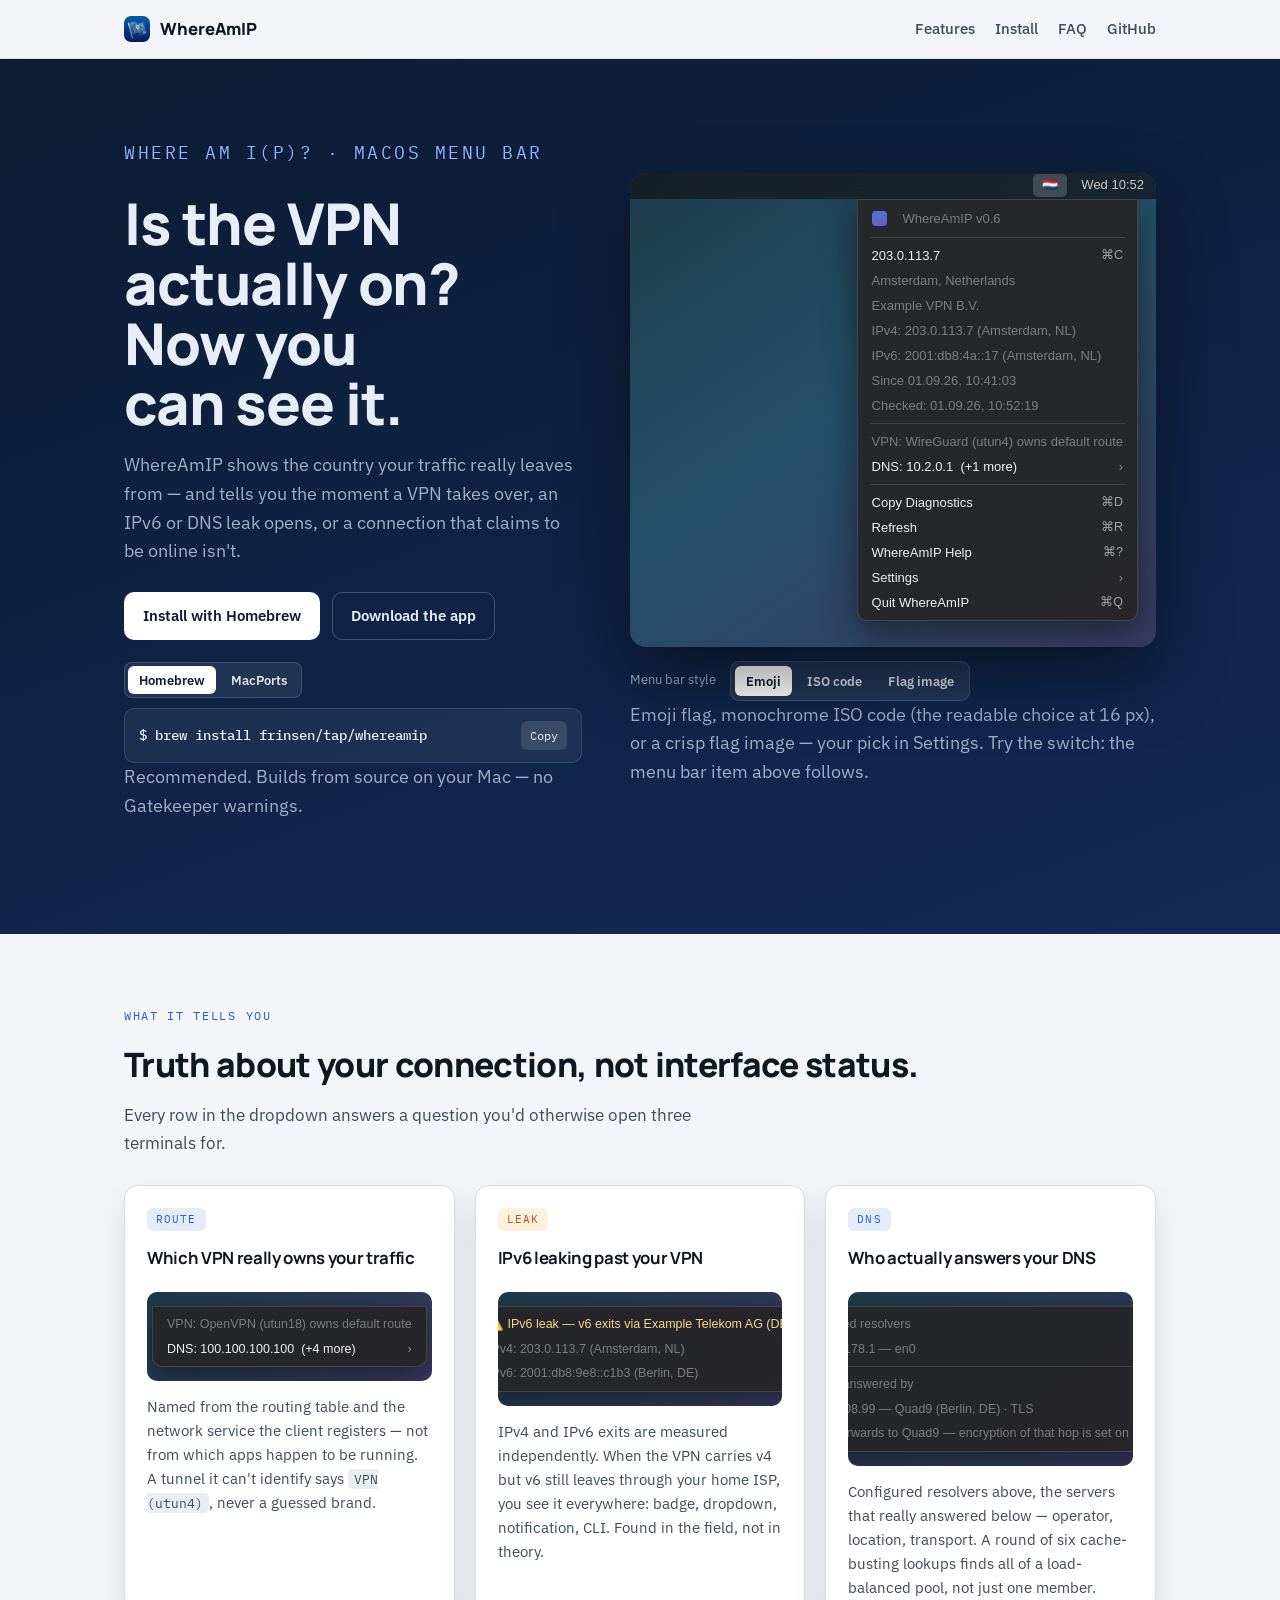
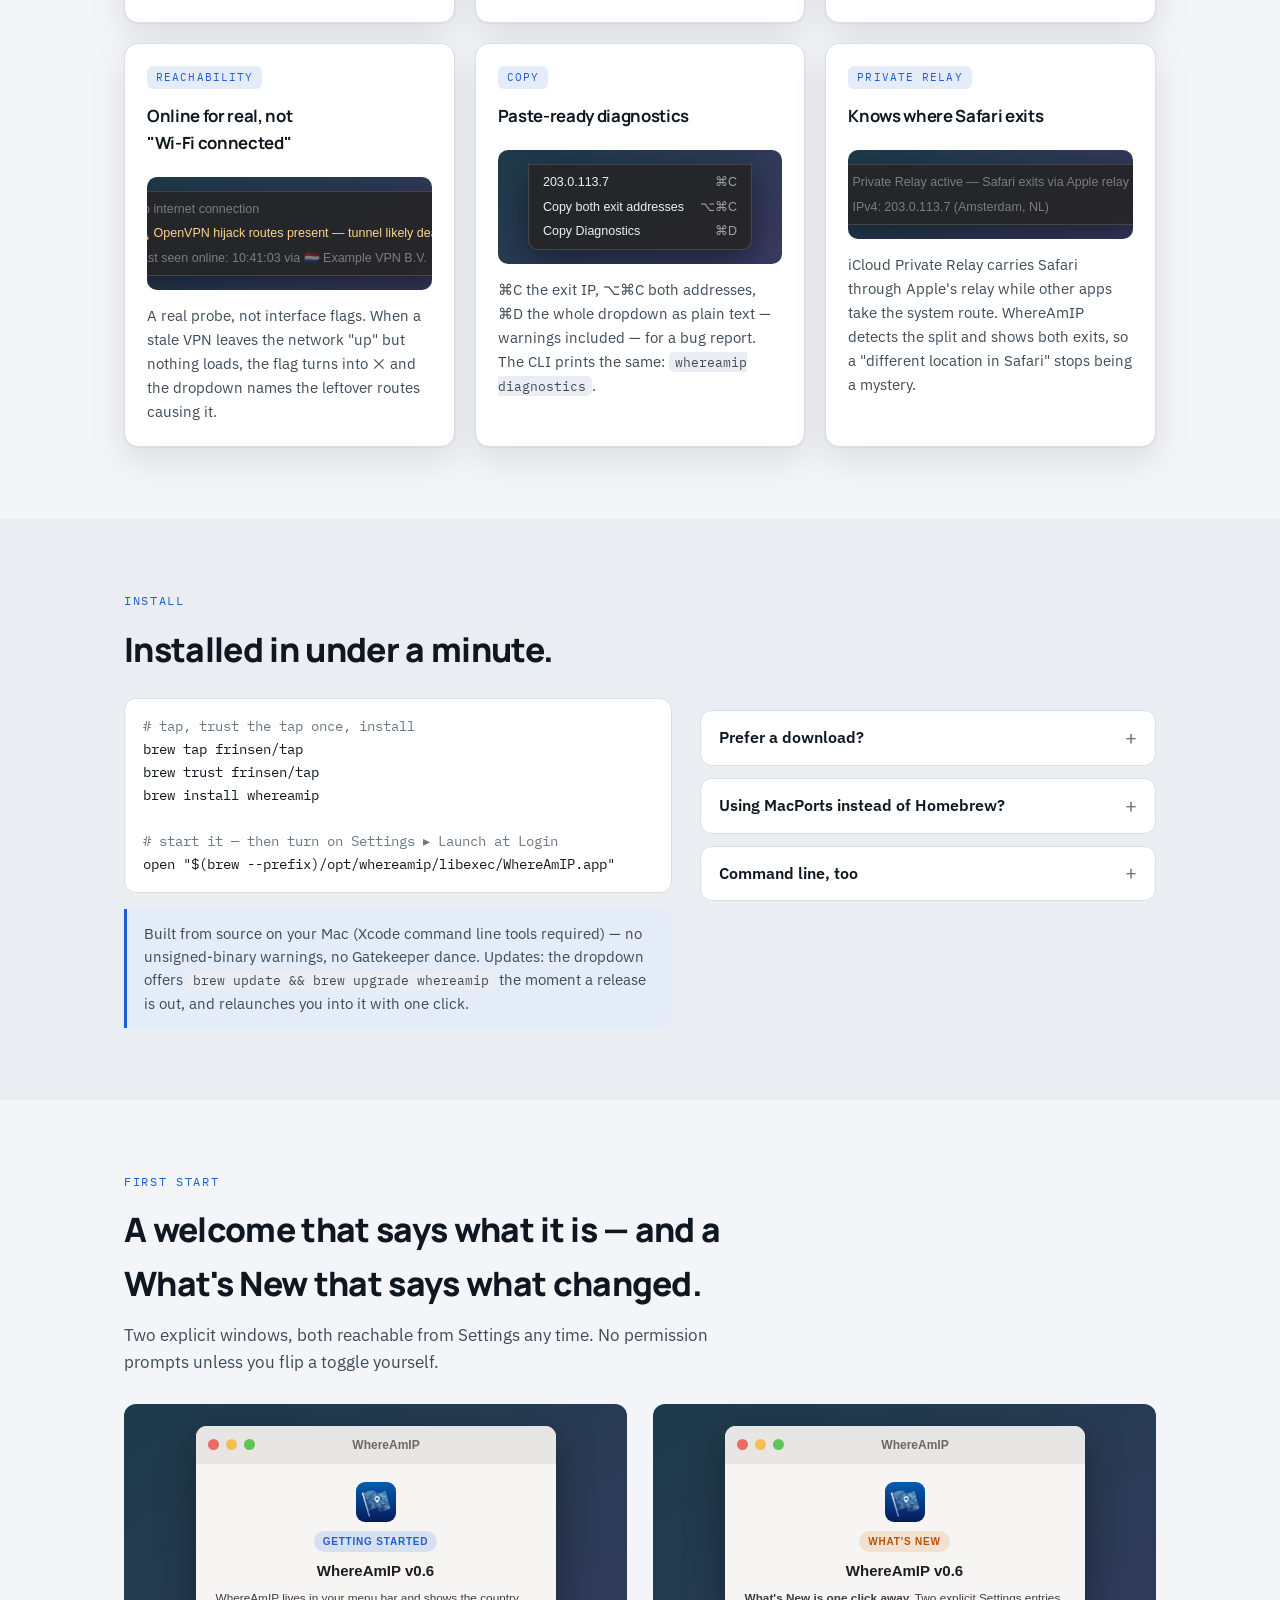
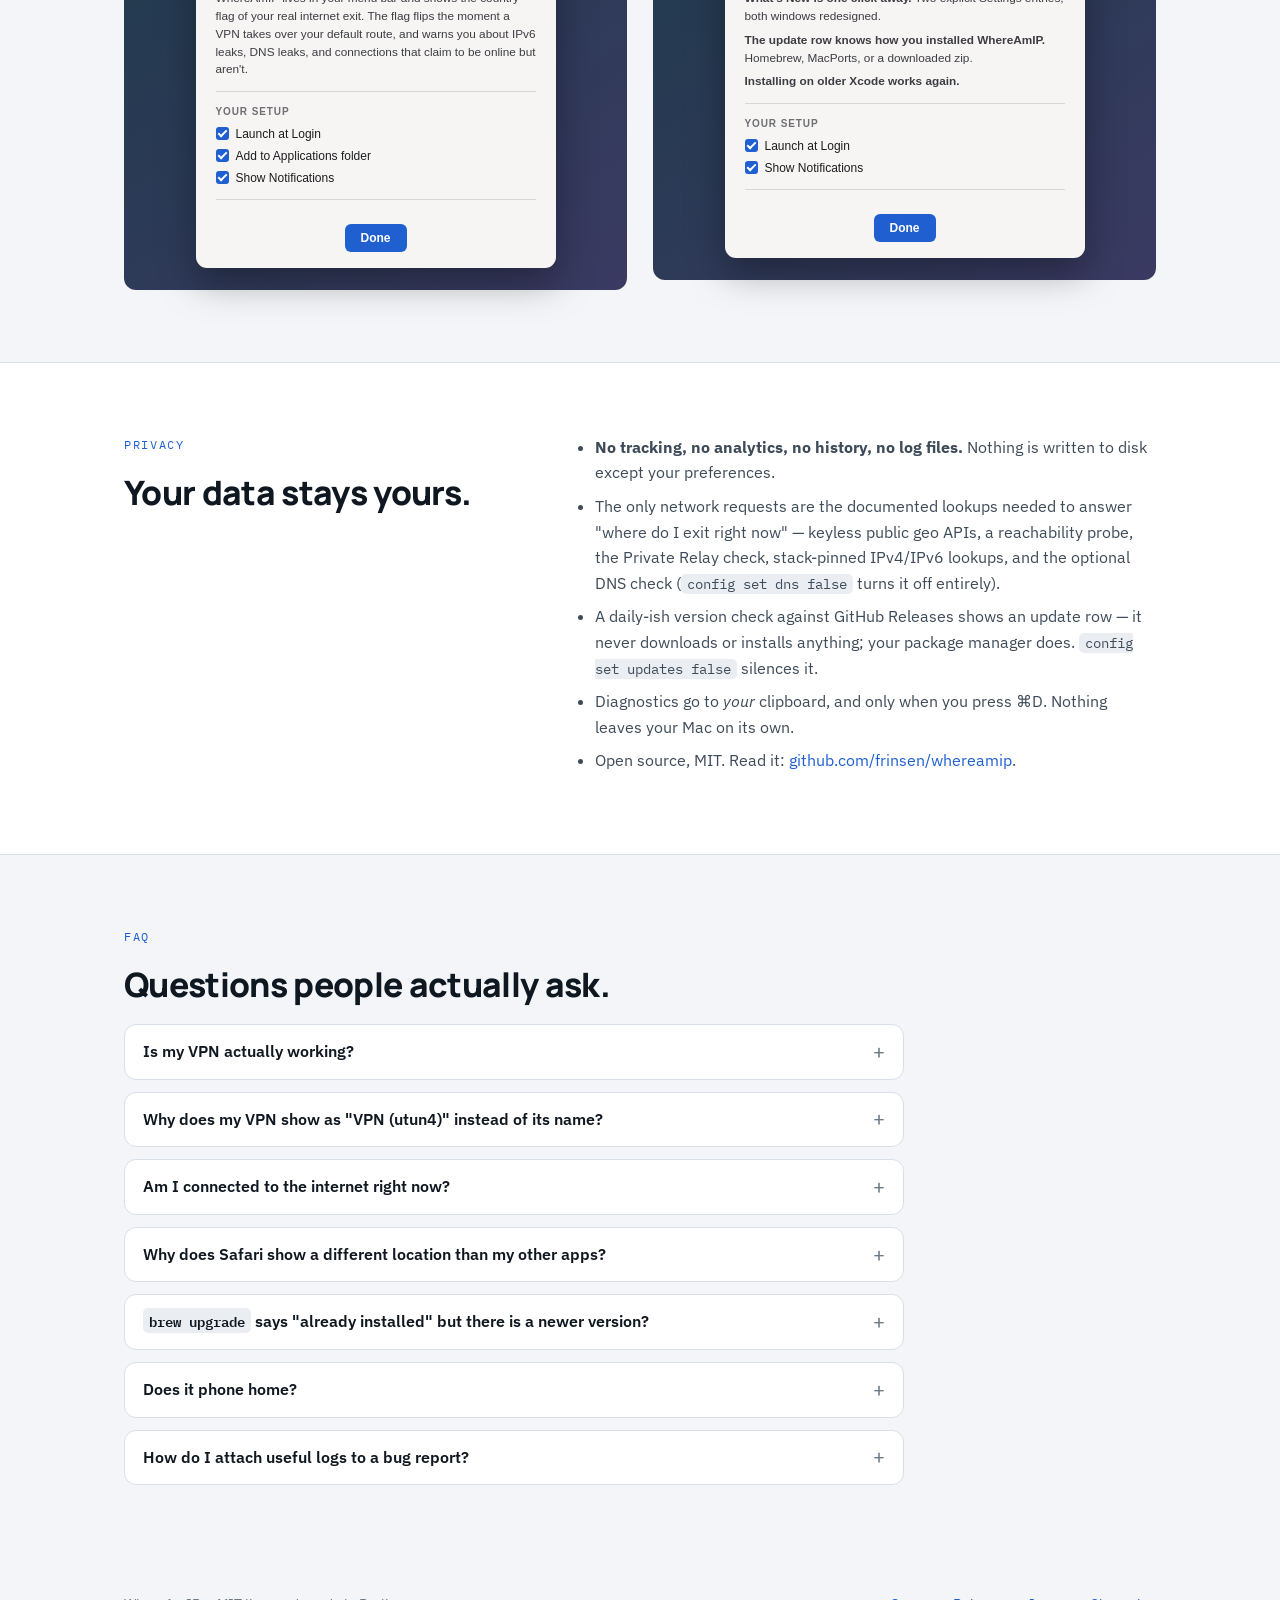
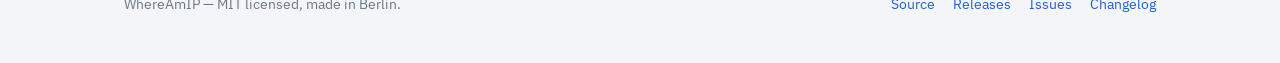
==== docs/index.html @ 175e5b11 "site: install heading no longer promises two lines Co-Authored-By: Claude Fable 5.1 <noreply@anthrop" ====
<!doctype html>
<html lang="en">
<head>
<meta charset="utf-8">
<meta name="viewport" content="width=device-width, initial-scale=1">
<title>WhereAmIP – your real internet exit, in the macOS menu bar</title>
<meta name="description" content="WhereAmIP is a free, open-source macOS menu bar app that shows the country your internet traffic really exits from, names the VPN that owns your route, and warns about IPv6 and DNS leaks, dead connections, and iCloud Private Relay splits. Install with Homebrew or MacPorts.">
<link rel="canonical" href="https://frinsen.github.io/whereamip/">
<meta name="robots" content="index,follow,max-image-preview:large">
<meta name="theme-color" content="#0d1b33">
<link rel="icon" type="image/png" href="icon-256.png">
<link rel="apple-touch-icon" href="icon-256.png">
<meta property="og:type" content="website">
<meta property="og:site_name" content="WhereAmIP">
<meta property="og:title" content="WhereAmIP – your real internet exit, in the macOS menu bar">
<meta property="og:description" content="WhereAmIP is a free, open-source macOS menu bar app that shows the country your internet traffic really exits from, names the VPN that owns your route, and warns about IPv6 and DNS leaks, dead connections, and iCloud Private Relay splits. Install with Homebrew or MacPorts.">
<meta property="og:url" content="https://frinsen.github.io/whereamip/">
<meta property="og:image" content="https://frinsen.github.io/whereamip/icon-256.png">
<meta name="twitter:card" content="summary">
<meta name="twitter:title" content="WhereAmIP – your real internet exit, in the macOS menu bar">
<meta name="twitter:description" content="WhereAmIP is a free, open-source macOS menu bar app that shows the country your internet traffic really exits from, names the VPN that owns your route, and warns about IPv6 and DNS leaks, dead connections, and iCloud Private Relay splits. Install with Homebrew or MacPorts.">
<meta name="twitter:image" content="https://frinsen.github.io/whereamip/icon-256.png">
<script type="application/ld+json">[{"@context": "https://schema.org", "@type": "SoftwareApplication", "name": "WhereAmIP", "operatingSystem": "macOS 13 or later", "applicationCategory": "UtilitiesApplication", "url": "https://frinsen.github.io/whereamip/", "downloadUrl": "https://github.com/frinsen/whereamip/releases/latest", "softwareVersion": "0.6", "license": "https://opensource.org/licenses/MIT", "isAccessibleForFree": true, "offers": {"@type": "Offer", "price": "0", "priceCurrency": "EUR"}, "description": "WhereAmIP is a free, open-source macOS menu bar app that shows the country your internet traffic really exits from, names the VPN that owns your route, and warns about IPv6 and DNS leaks, dead connections, and iCloud Private Relay splits. Install with Homebrew or MacPorts.", "image": "https://frinsen.github.io/whereamip/icon-256.png", "author": {"@type": "Person", "name": "frinsen", "url": "https://github.com/frinsen"}, "codeRepository": "https://github.com/frinsen/whereamip", "featureList": ["Exit country flag in the menu bar", "VPN route ownership detection", "IPv6 leak detection", "DNS resolver and leak detection", "iCloud Private Relay awareness", "Real reachability probe", "Copy diagnostics report", "CLI with JSON output", "English and German"]}, {"@context": "https://schema.org", "@type": "FAQPage", "mainEntity": [{"@type": "Question", "name": "Is my VPN actually working?", "acceptedAnswer": {"@type": "Answer", "text": "Look at the flag. The moment a VPN takes over your default route, the flag flips, and the dropdown names the VPN that owns the route — based on the routing table, not on which apps are running."}}, {"@type": "Question", "name": "Why does my VPN show as \"VPN (utun4)\" instead of its name?", "acceptedAnswer": {"@type": "Answer", "text": "Because WhereAmIP would rather say less than say something wrong. Any VPN that registers a macOS network service is named automatically; a few are recognised by fingerprint on top (Tailscale, Cloudflare WARP, OpenVPN, and the common commercial clients). Some tunnels register no name anywhere — those get the honest generic label. Press ⌘D: the report says why naming failed, which is exactly what an issue needs to add yours."}}, {"@type": "Question", "name": "Am I connected to the internet right now?", "acceptedAnswer": {"@type": "Answer", "text": "WhereAmIP probes real reachability instead of trusting Wi-Fi status. If the network looks up but nothing loads — a classic stale-VPN symptom — the flag becomes an offline symbol, and if leftover OpenVPN hijack routes are the cause, the dropdown says so."}}, {"@type": "Question", "name": "Why does Safari show a different location than my other apps?", "acceptedAnswer": {"@type": "Answer", "text": "That's iCloud Private Relay carrying Safari through Apple's relay while everything else takes the system route. WhereAmIP detects the split and shows both exits."}}, {"@type": "Question", "name": "brew upgrade says \"already installed\" but there is a newer version?", "acceptedAnswer": {"@type": "Answer", "text": "Your tap clone is stale — Homebrew's API mode refreshes its own data, not third-party tap clones. Run brew update && brew upgrade whereamip; that is exactly what the dropdown's update row copies for you."}}, {"@type": "Question", "name": "Does it phone home?", "acceptedAnswer": {"@type": "Answer", "text": "No. No accounts, no API keys, no tracking — see Privacy above for the complete list of requests it does make, and the switches that turn the optional ones off."}}, {"@type": "Question", "name": "How do I attach useful logs to a bug report?", "acceptedAnswer": {"@type": "Answer", "text": "⌘D in the dropdown (or whereamip diagnostics) copies a compact report of everything the app currently sees, warnings included. For a live trace, whereamip debug streams the diagnostic log — nothing is written to disk before or after."}}]}]</script>
<link rel="preconnect" href="https://fonts.googleapis.com">
<link rel="preconnect" href="https://fonts.gstatic.com" crossorigin>
<link rel="stylesheet" href="https://fonts.googleapis.com/css2?family=Manrope:wght@600;700;800&family=IBM+Plex+Sans:wght@400;500;600&family=IBM+Plex+Mono:wght@400;500&display=swap">
<style>
:root{
  --ground:#f3f5f8; --surface:#ffffff; --surface-2:#eaeef3;
  --ink:#0f1720; --ink-2:#3e4b58; --muted:#6b7885; --line:#d9dfe6;
  --accent:#1f5fd0; --accent-ink:#ffffff; --accent-soft:#e4ecfa;
  --warn:#b45309; --warn-soft:#fdf0dc; --ok:#1a6f4a;
  --hero-a:#0d1b33; --hero-b:#122a55; --hero-ink:#e8eef8; --hero-muted:#9fb0c8;
  --shadow:0 1px 2px rgba(15,23,32,.06), 0 14px 36px rgba(15,23,32,.10);
}
@media (prefers-color-scheme: dark){
  :root:not([data-theme="light"]){
    --ground:#0b1016; --surface:#131a22; --surface-2:#1a232d;
    --ink:#e7edf3; --ink-2:#b3c0cc; --muted:#8494a1; --line:#25303b;
    --accent:#6ea3ff; --accent-ink:#0b1016; --accent-soft:#152744;
    --warn:#e6a04a; --warn-soft:#2b2010; --ok:#4fbf8b;
    --hero-a:#070d18; --hero-b:#0d1b33; --hero-ink:#e8eef8; --hero-muted:#9fb0c8;
    --shadow:0 1px 2px rgba(0,0,0,.4), 0 16px 44px rgba(0,0,0,.5);
  }
}
:root[data-theme="dark"]{
  --ground:#0b1016; --surface:#131a22; --surface-2:#1a232d;
  --ink:#e7edf3; --ink-2:#b3c0cc; --muted:#8494a1; --line:#25303b;
  --accent:#6ea3ff; --accent-ink:#0b1016; --accent-soft:#152744;
  --warn:#e6a04a; --warn-soft:#2b2010; --ok:#4fbf8b;
  --hero-a:#070d18; --hero-b:#0d1b33; --hero-ink:#e8eef8; --hero-muted:#9fb0c8;
  --shadow:0 1px 2px rgba(0,0,0,.4), 0 16px 44px rgba(0,0,0,.5);
}
*{box-sizing:border-box}
html{scroll-behavior:smooth}
body{margin:0; background:var(--ground); color:var(--ink); font-family:"IBM Plex Sans",-apple-system,BlinkMacSystemFont,sans-serif; font-size:16px; line-height:1.6; -webkit-font-smoothing:antialiased}
a{color:var(--accent); text-decoration:none} a:hover{text-decoration:underline}
h1,h2,h3{font-family:Manrope,"IBM Plex Sans",sans-serif; letter-spacing:-.02em; text-wrap:balance; margin:0}
h2{font-size:clamp(1.6rem,3.2vw,2.1rem); font-weight:800; margin-bottom:10px}
h3{font-size:1.05rem; font-weight:700; margin-bottom:6px}
p{margin:0 0 12px} p:last-child{margin:0}
code{font-family:"IBM Plex Mono",monospace; font-size:.88em; background:var(--surface-2); padding:1px 6px; border-radius:5px}
.wrap{max-width:1080px; margin:0 auto; padding:0 24px}
section{padding:72px 0}
.lead{color:var(--ink-2); font-size:1.08rem; max-width:62ch}
.eyebrow{font-family:"IBM Plex Mono",monospace; font-size:12px; letter-spacing:.14em; text-transform:uppercase; color:var(--accent); margin:0 0 12px}

/* nav */
nav{position:sticky; top:0; z-index:5; background:color-mix(in srgb, var(--ground) 86%, transparent); backdrop-filter:blur(10px); border-bottom:1px solid var(--line)}
nav .wrap{display:flex; align-items:center; gap:22px; height:58px}
nav .brand{display:flex; align-items:center; gap:10px; font-family:Manrope,sans-serif; font-weight:800; font-size:1.05rem; color:var(--ink)}
nav .brand img{width:26px; height:26px; border-radius:7px}
nav .links{margin-left:auto; display:flex; gap:20px; font-size:14.5px; font-weight:500}
nav .links a{color:var(--ink-2)}
@media (max-width:640px){ nav .links a:not(.gh){display:none} }

/* hero */
.hero{background:linear-gradient(160deg,var(--hero-a),var(--hero-b)); color:var(--hero-ink); padding:80px 0 88px}
.hero .wrap{display:grid; grid-template-columns:minmax(300px,1fr) minmax(320px,1.15fr); gap:48px; align-items:center}
@media (max-width:900px){ .hero .wrap{grid-template-columns:1fr} }
.hero h1{font-size:clamp(2.4rem,5.4vw,3.6rem); font-weight:800; line-height:1.04; margin-bottom:18px}
.hero .eyebrow{color:#8fb3ff}
.rot{position:relative; display:block}
.rot .sizer{visibility:hidden; display:block}
.rot .line{position:absolute; left:0; top:0; width:100%; opacity:0; transform:translateY(10px); transition:opacity .55s ease, transform .55s ease; will-change:opacity,transform}
.rot .line.on{opacity:1; transform:translateY(0)}
.rot .line.out{opacity:0; transform:translateY(-10px)}
@media (prefers-reduced-motion:reduce){ .rot .line{transition:none} }
.hero p{color:var(--hero-muted); font-size:1.12rem; max-width:52ch; margin-bottom:26px}
.cta{display:flex; gap:12px; flex-wrap:wrap; align-items:center}
.btn{display:inline-flex; align-items:center; gap:8px; padding:11px 18px; border-radius:10px; font-weight:600; font-size:15px; border:1px solid transparent; transition:transform .08s ease}
.btn:hover{text-decoration:none; transform:translateY(-1px)}
.btn.primary{background:#ffffff; color:#0d1b33}
.btn.ghost{border-color:rgba(255,255,255,.22); color:var(--hero-ink)}
.brewline{margin-top:0; font-family:"IBM Plex Mono",monospace; font-size:13.5px; color:var(--hero-muted); background:rgba(255,255,255,.06); border:1px solid rgba(255,255,255,.12); border-radius:10px; padding:12px 14px; display:flex; gap:12px; align-items:center}
.brewline b{color:var(--hero-ink); font-weight:500; overflow-wrap:anywhere}
.copybtn{margin-left:auto; flex:none; font:inherit; font-size:12px; color:var(--hero-ink); background:rgba(255,255,255,.12); border:0; border-radius:6px; padding:5px 9px; cursor:pointer}
.copybtn:focus-visible{outline:2px solid #fff; outline-offset:2px}
.pmtabs{display:inline-flex; gap:4px; background:rgba(255,255,255,.08); border:1px solid rgba(255,255,255,.14); padding:3px; border-radius:8px; margin-bottom:10px}
.pmtabs button{font:inherit; font-size:12.5px; font-weight:600; color:rgba(255,255,255,.85); background:transparent; border:0; border-radius:6px; padding:4px 11px; cursor:pointer}
.pmtabs button[aria-pressed="true"]{background:#ffffff; color:#0d1b33}
.pmtabs button:focus-visible{outline:2px solid #fff}
.pmnote{margin-top:8px; font-size:12.5px; color:var(--hero-muted)}

/* desktop mockup */
.desk{border-radius:16px; padding:0; background:linear-gradient(146deg,#1d3b4a 0%,#245069 46%,#3a3a62 100%); box-shadow:0 30px 70px rgba(0,0,0,.45); overflow:hidden; position:relative}
.menubar{display:flex; align-items:center; gap:14px; height:26px; padding:0 12px; background:rgba(20,22,26,.72); color:rgba(255,255,255,.9); font-family:-apple-system,BlinkMacSystemFont,"SF Pro Text",sans-serif; font-size:13px; backdrop-filter:blur(8px)}
.menubar .apple{font-weight:600; opacity:.9}
.menubar .sp{flex:1}
.menubar .item{opacity:.85}
.menubar .ours{background:rgba(255,255,255,.18); border-radius:5px; padding:1px 7px; font-weight:600; min-width:34px; text-align:center}
.menubar .ours img,.menubar .ours svg{width:20px; height:14px; border-radius:2px; vertical-align:-2px}
.deskbody{padding:0 18px 26px; display:flex; justify-content:flex-end; overflow-x:auto}
.menu{background:rgba(38,38,40,.94); border:1px solid rgba(255,255,255,.14); border-radius:0 0 10px 10px; padding:5px 0; width:max-content; box-shadow:0 10px 34px rgba(0,0,0,.45); font-family:-apple-system,BlinkMacSystemFont,"SF Pro Text",sans-serif; font-size:13px; line-height:1; color:rgba(255,255,255,.4); text-align:left}
.row{display:flex; align-items:center; gap:16px; white-space:nowrap; margin:0 5px; padding:6px 9px; border-radius:5px}
.row .lbl{flex:1 1 auto} .row .kbd{opacity:.62; font-size:12.5px} .row .chev{opacity:.5}
.row.bright{color:rgba(255,255,255,.93)} .row.warn{color:#ffd48a}
.sep{height:1px; background:rgba(255,255,255,.12); margin:5px 12px}
.icon{width:15px; height:15px; border-radius:4px; background:linear-gradient(150deg,#3b7fd4,#7b53c9); flex:none}
.deskctl{display:flex; align-items:center; gap:14px; flex-wrap:wrap; margin-top:14px}
.styletabs{display:inline-flex; gap:4px; background:rgba(255,255,255,.08); border:1px solid rgba(255,255,255,.14); padding:4px; border-radius:9px}
.styletabs button{font:inherit; font-size:12.5px; font-weight:600; color:rgba(255,255,255,.85); background:transparent; border:0; border-radius:6px; padding:5px 11px; cursor:pointer}
.styletabs button[aria-pressed="true"]{background:#ffffff; color:#0d1b33}
.deskctl .lbl{font-size:13px; color:var(--hero-muted)}
.styletabs button:focus-visible{outline:2px solid #fff}
.deskcap{font-size:13px; color:var(--hero-muted); margin-top:12px}

/* features */
.grid{display:grid; grid-template-columns:repeat(auto-fit,minmax(300px,1fr)); gap:20px}
.card{background:var(--surface); border:1px solid var(--line); border-radius:14px; padding:22px; box-shadow:var(--shadow); display:flex; flex-direction:column; gap:14px}
.card p{color:var(--ink-2); font-size:15px}
.mini{background:linear-gradient(146deg,#1d3b4a,#3a3a62); border-radius:10px; padding:14px; overflow-x:auto; display:flex; justify-content:center}
.mini .menu{font-size:12.5px}
.pill{display:inline-block; font-family:"IBM Plex Mono",monospace; font-size:11px; letter-spacing:.1em; text-transform:uppercase; padding:3px 9px; border-radius:6px; background:var(--accent-soft); color:var(--accent); align-self:flex-start}
.pill.warn{background:var(--warn-soft); color:var(--warn)}

/* install */
.install .cols{display:grid; grid-template-columns:1.2fr 1fr; gap:28px; align-items:start}
@media (max-width:820px){ .install .cols{grid-template-columns:1fr} }
pre{margin:0; background:var(--surface); border:1px solid var(--line); border-radius:12px; padding:16px 18px; overflow-x:auto; font-family:"IBM Plex Mono",monospace; font-size:13.5px; line-height:1.7; color:var(--ink)}
pre .c{color:var(--muted)}
details{border:1px solid var(--line); border-radius:12px; background:var(--surface); padding:0 18px; margin-top:12px}
details summary{cursor:pointer; padding:14px 30px 14px 0; font-weight:600; list-style:none; display:block; position:relative}
details summary::-webkit-details-marker{display:none}
details summary::after{content:"+"; color:var(--muted); font-weight:400; font-size:20px; line-height:1; position:absolute; right:0; top:50%; transform:translateY(-50%)}
details[open] summary::after{content:"–"}
details .body{padding:0 0 16px; color:var(--ink-2); font-size:15px}
details .body p{margin-bottom:10px}
.note{border-left:3px solid var(--accent); background:var(--accent-soft); padding:13px 17px; border-radius:0 10px 10px 0; font-size:14.5px; color:var(--ink-2); margin-top:16px}

/* windows */
.pair{display:grid; grid-template-columns:1fr 1fr; gap:26px; align-items:start}
@media (max-width:820px){ .pair{grid-template-columns:1fr} }
.stage{border-radius:12px; padding:22px 18px; background:linear-gradient(146deg,#1d3b4a,#3a3a62); display:flex; justify-content:center}
.win{width:min(360px,100%); border-radius:11px; overflow:hidden; background:#f6f5f4; color:#1d1d1f; box-shadow:0 14px 38px rgba(0,0,0,.35); font-family:-apple-system,BlinkMacSystemFont,sans-serif; font-size:12.5px; line-height:1.5}
.tbar{display:flex; gap:7px; padding:10px 12px; background:#e8e6e4; align-items:center}
.dot{width:11px; height:11px; border-radius:50%} .dot.r{background:#ec6a5f} .dot.y{background:#f4bf50} .dot.g{background:#61c454}
.wt{flex:1; text-align:center; font-size:12px; font-weight:600; color:rgba(0,0,0,.55); margin-right:33px}
.wbody{padding:18px 20px 16px; text-align:center}
.wicon{width:40px; height:40px; border-radius:9px; margin:0 auto 9px; display:block}
.badge{display:inline-block; font-size:10px; font-weight:700; letter-spacing:.08em; text-transform:uppercase; padding:3px 9px; border-radius:999px; margin-bottom:8px}
.badge.b{background:rgba(31,95,208,.14); color:#1f5fd0} .badge.o{background:rgba(214,120,20,.16); color:#b45309}
.wh{font-size:15px; font-weight:700; margin-bottom:8px}
.wtext{text-align:left; color:#3c3c43; font-size:11.8px}
.wtext p{margin:0 0 6px}
.wrule{height:1px; background:rgba(0,0,0,.12); margin:12px 0}
.wsec{font-size:10px; letter-spacing:.09em; text-transform:uppercase; color:#6e6e73; font-weight:600; text-align:left; margin-bottom:6px}
.chk{text-align:left; font-size:12px; display:flex; align-items:center; gap:7px; margin:4px 0}
.chk i{width:13px; height:13px; border-radius:3px; background:#1f5fd0; display:inline-block; position:relative}
.chk i::after{content:""; position:absolute; left:4px; top:1px; width:3px; height:7px; border:solid #fff; border-width:0 2px 2px 0; transform:rotate(45deg)}
.wdone{display:inline-block; background:#1f5fd0; color:#fff; font-weight:600; padding:5px 16px; border-radius:6px; margin-top:12px; font-size:12px}

/* privacy + footer */
.privacy{background:var(--surface); border-top:1px solid var(--line); border-bottom:1px solid var(--line)}
.privacy .wrap{display:grid; grid-template-columns:1fr 1.4fr; gap:36px; align-items:start}
@media (max-width:820px){ .privacy .wrap{grid-template-columns:1fr} }
.privacy ul{margin:0; padding-left:20px; color:var(--ink-2)} .privacy li{margin-bottom:8px}
footer{padding:36px 0 48px; color:var(--muted); font-size:14px}
footer .wrap{display:flex; flex-wrap:wrap; gap:18px; align-items:center}
footer .sp{flex:1}
@media (prefers-reduced-motion:reduce){ *{transition:none !important; scroll-behavior:auto} }
</style>
</head>
<body>
<main>

<nav aria-label="Site"><div class="wrap">
  <a class="brand" href="#top"><img src="[data-uri]" alt=""> WhereAmIP</a>
  <div class="links">
    <a href="#features">Features</a><a href="#install">Install</a><a href="#faq">FAQ</a>
    <a class="gh" href="https://github.com/frinsen/whereamip">GitHub</a>
  </div>
</div></nav>

<header class="hero" id="top"><div class="wrap">
  <div>
    <p class="eyebrow">Where am I(P)? · macOS menu bar</p>
    <h1><span class="rot" id="rot">
      <span class="sizer" aria-hidden="true">The VPN says Connected. Your traffic has an opinion too.</span>
      <span class="line on">Is the VPN actually on? Now you can see it.</span>
      <span class="line" aria-hidden="true">The country your traffic really leaves from.</span>
      <span class="line" aria-hidden="true">Catch the leak before the internet does.</span>
      <span class="line" aria-hidden="true">Where am I(P)? Ask the flag.</span>
      <span class="line" aria-hidden="true">Connected to the VPN — or just to the Wi-Fi?</span>
      <span class="line" aria-hidden="true">Exit country, route owner, leaks. One glance.</span>
      <span class="line" aria-hidden="true">The VPN carries IPv4. Who's carrying your IPv6?</span>
      <span class="line" aria-hidden="true">Where am I(P)? Your menu bar knows.</span>
      <span class="line" aria-hidden="true">You turned the VPN on. Did your traffic notice?</span>
      <span class="line" aria-hidden="true">Real exit. Real route. Real time.</span>
      <span class="line" aria-hidden="true">Leaks show up here before they show up anywhere else.</span>
      <span class="line" aria-hidden="true">Your VPN says Amsterdam. Your packets might disagree.</span>
      <span class="line" aria-hidden="true">Where your packets leave, not where your VPN says.</span>
      <span class="line" aria-hidden="true">The VPN says Connected. Your traffic has an opinion too.</span>
    </span></h1>
    <p>WhereAmIP shows the country your traffic really leaves from — and tells you the moment a VPN takes over, an IPv6 or DNS leak opens, or a connection that claims to be online isn't.</p>
    <div class="cta">
      <a class="btn primary" href="#install">Install with Homebrew</a>
      <a class="btn ghost" href="https://github.com/frinsen/whereamip/releases/latest">Download the app</a>
    </div>
    <div style="margin-top:22px">
      <div class="pmtabs" role="group" aria-label="Package manager">
        <button type="button" data-pm="brew" aria-pressed="true">Homebrew</button>
        <button type="button" data-pm="port" aria-pressed="false">MacPorts</button>
      </div>
      <div class="brewline"><b id="pmcmd">$ brew install frinsen/tap/whereamip</b><button class="copybtn" id="pmcopy" data-copy="brew tap frinsen/tap && brew trust frinsen/tap && brew install whereamip">Copy</button></div>
      <p class="pmnote" id="pmnote">Recommended. Builds from source on your Mac — no Gatekeeper warnings.</p>
    </div>
  </div>
  <div>
    <div class="desk" id="desk">
      <div class="menubar">
        <span class="apple"></span>
        <span class="sp"></span>
        <span class="ours" id="ours">🇳🇱</span><span class="item">Wed 10:52</span>
      </div>
      <div class="deskbody">
        <div class="menu">
          <div class="row"><span class="icon"></span><span class="lbl">WhereAmIP v0.6</span></div>
          <div class="sep"></div>
          <div class="row bright"><span class="lbl">203.0.113.7</span><span class="kbd">⌘C</span></div>
          <div class="row"><span class="lbl">Amsterdam, Netherlands</span></div>
          <div class="row"><span class="lbl">Example VPN B.V.</span></div>
          <div class="row"><span class="lbl">IPv4: 203.0.113.7 (Amsterdam, NL)</span></div>
          <div class="row"><span class="lbl">IPv6: 2001:db8:4a::17 (Amsterdam, NL)</span></div>
          <div class="row"><span class="lbl">Since 01.09.26, 10:41:03</span></div>
          <div class="row"><span class="lbl">Checked: 01.09.26, 10:52:19</span></div>
          <div class="sep"></div>
          <div class="row"><span class="lbl">VPN: WireGuard (utun4) owns default route</span></div>
          <div class="row bright"><span class="lbl">DNS: 10.2.0.1 &nbsp;(+1 more)</span><span class="chev">›</span></div>
          <div class="sep"></div>
          <div class="row bright"><span class="lbl">Copy Diagnostics</span><span class="kbd">⌘D</span></div>
          <div class="row bright"><span class="lbl">Refresh</span><span class="kbd">⌘R</span></div>
          <div class="row bright"><span class="lbl">WhereAmIP Help</span><span class="kbd">⌘?</span></div>
          <div class="row bright"><span class="lbl">Settings</span><span class="chev">›</span></div>
          <div class="row bright"><span class="lbl">Quit WhereAmIP</span><span class="kbd">⌘Q</span></div>
        </div>
      </div>
    </div>
    <div class="deskctl">
      <span class="lbl">Menu bar style</span>
      <div class="styletabs" role="group" aria-label="Menu bar style">
        <button type="button" data-style="emoji" aria-pressed="true">Emoji</button>
        <button type="button" data-style="code" aria-pressed="false">ISO code</button>
        <button type="button" data-style="image" aria-pressed="false">Flag image</button>
      </div>
    </div>
    <p class="deskcap">Emoji flag, monochrome ISO code (the readable choice at 16 px), or a crisp flag image — your pick in Settings. Try the switch: the menu bar item above follows.</p>
  </div>
</div></header>

<section id="features"><div class="wrap">
  <p class="eyebrow">What it tells you</p>
  <h2>Truth about your connection, not interface status.</h2>
  <p class="lead">Every row in the dropdown answers a question you'd otherwise open three terminals for.</p>
  <div class="grid" style="margin-top:28px">

    <div class="card"><span class="pill">Route</span><h3>Which VPN really owns your traffic</h3>
      <div class="mini"><div class="menu">
        <div class="row"><span class="lbl">VPN: OpenVPN (utun18) owns default route</span></div>
        <div class="row bright"><span class="lbl">DNS: 100.100.100.100 &nbsp;(+4 more)</span><span class="chev">›</span></div>
      </div></div>
      <p>Named from the routing table and the network service the client registers — not from which apps happen to be running. A tunnel it can't identify says <code>VPN (utun4)</code>, never a guessed brand.</p></div>

    <div class="card"><span class="pill warn">Leak</span><h3>IPv6 leaking past your VPN</h3>
      <div class="mini"><div class="menu">
        <div class="row warn"><span class="lbl">⚠️ IPv6 leak — v6 exits via Example Telekom AG (DE)</span></div>
        <div class="row"><span class="lbl">IPv4: 203.0.113.7 (Amsterdam, NL)</span></div>
        <div class="row"><span class="lbl">IPv6: 2001:db8:9e8::c1b3 (Berlin, DE)</span></div>
      </div></div>
      <p>IPv4 and IPv6 exits are measured independently. When the VPN carries v4 but v6 still leaves through your home ISP, you see it everywhere: badge, dropdown, notification, CLI. Found in the field, not in theory.</p></div>

    <div class="card"><span class="pill">DNS</span><h3>Who actually answers your DNS</h3>
      <div class="mini"><div class="menu">
        <div class="row"><span class="lbl">Configured resolvers</span></div>
        <div class="row"><span class="lbl">192.168.178.1 — en0</span></div>
        <div class="sep"></div>
        <div class="row"><span class="lbl">Queries answered by</span></div>
        <div class="row"><span class="lbl">185.44.108.99 — Quad9 (Berlin, DE) · TLS</span></div>
        <div class="row"><span class="lbl">Router forwards to Quad9 — encryption of that hop is set on the router</span></div>
      </div></div>
      <p>Configured resolvers above, the servers that really answered below — operator, location, transport. A round of six cache-busting lookups finds all of a load-balanced pool, not just one member.</p></div>

    <div class="card"><span class="pill">Reachability</span><h3>Online for real, not "Wi-Fi connected"</h3>
      <div class="mini"><div class="menu">
        <div class="row"><span class="lbl">No internet connection</span></div>
        <div class="row warn"><span class="lbl">⚠️ OpenVPN hijack routes present — tunnel likely dead</span></div>
        <div class="row"><span class="lbl">Last seen online: 10:41:03 via 🇳🇱 Example VPN B.V.</span></div>
      </div></div>
      <p>A real probe, not interface flags. When a stale VPN leaves the network "up" but nothing loads, the flag turns into ❌ and the dropdown names the leftover routes causing it.</p></div>

    <div class="card"><span class="pill">Copy</span><h3>Paste-ready diagnostics</h3>
      <div class="mini"><div class="menu">
        <div class="row bright"><span class="lbl">203.0.113.7</span><span class="kbd">⌘C</span></div>
        <div class="row bright"><span class="lbl">Copy both exit addresses</span><span class="kbd">⌥⌘C</span></div>
        <div class="row bright"><span class="lbl">Copy Diagnostics</span><span class="kbd">⌘D</span></div>
      </div></div>
      <p>⌘C the exit IP, ⌥⌘C both addresses, ⌘D the whole dropdown as plain text — warnings included — for a bug report. The CLI prints the same: <code>whereamip diagnostics</code>.</p></div>

    <div class="card"><span class="pill">Private Relay</span><h3>Knows where Safari exits</h3>
      <div class="mini"><div class="menu">
        <div class="row"><span class="lbl">Private Relay active — Safari exits via Apple relay</span></div>
        <div class="row"><span class="lbl">IPv4: 203.0.113.7 (Amsterdam, NL)</span></div>
      </div></div>
      <p>iCloud Private Relay carries Safari through Apple's relay while other apps take the system route. WhereAmIP detects the split and shows both exits, so a "different location in Safari" stops being a mystery.</p></div>

  </div>
</div></section>

<section class="install" id="install" style="background:var(--surface-2)"><div class="wrap">
  <p class="eyebrow">Install</p>
  <h2>Installed in under a minute.</h2>
  <div class="cols" style="margin-top:22px">
    <div>
<pre><span class="c"># tap, trust the tap once, install</span>
brew tap frinsen/tap
brew trust frinsen/tap
brew install whereamip

<span class="c"># start it — then turn on Settings ▸ Launch at Login</span>
open "$(brew --prefix)/opt/whereamip/libexec/WhereAmIP.app"</pre>
      <div class="note">Built from source on your Mac (Xcode command line tools required) — no unsigned-binary warnings, no Gatekeeper dance. Updates: the dropdown offers <code>brew update &amp;&amp; brew upgrade whereamip</code> the moment a release is out, and relaunches you into it with one click.</div>
    </div>
    <div>
      <details><summary>Prefer a download?</summary><div class="body">
        <p>Every release ships <code>WhereAmIP.app.zip</code> on the <a href="https://github.com/frinsen/whereamip/releases/latest">releases page</a>. It is unsigned — after unzipping, right-click → Open, or clear the quarantine flag:</p>
        <pre>xattr -d com.apple.quarantine WhereAmIP.app</pre>
        <p style="margin-top:10px">Updates are manual on this path; the app's update row opens the releases page for you.</p>
      </div></details>
      <details><summary>Using MacPorts instead of Homebrew?</summary><div class="body">
        <p>WhereAmIP is in the MacPorts tree: <code>sudo port install whereamip</code> — the app lands in <code>/Applications/MacPorts</code>, the CLI in your port prefix. The dropdown's update row copies the matching <code>port upgrade</code> command. Homebrew remains the recommended path.</p>
      </div></details>
      <details><summary>Command line, too</summary><div class="body">
        <p>Everything the menu bar shows, as text or JSON: <code>whereamip status</code>, <code>whereamip watch</code>, <code>whereamip diagnostics</code>, and <code>whereamip config</code> for the same settings the app has.</p>
      </div></details>
    </div>
  </div>
</div></section>

<section><div class="wrap">
  <p class="eyebrow">First start</p>
  <h2>A welcome that says what it is — and a What's New that says what changed.</h2>
  <p class="lead">Two explicit windows, both reachable from Settings any time. No permission prompts unless you flip a toggle yourself.</p>
  <div class="pair" style="margin-top:28px">
    <div class="stage"><div class="win">
      <div class="tbar"><span class="dot r"></span><span class="dot y"></span><span class="dot g"></span><span class="wt">WhereAmIP</span></div>
      <div class="wbody">
        <img class="wicon" src="[data-uri]" alt="">
        <span class="badge b">Getting Started</span>
        <div class="wh">WhereAmIP v0.6</div>
        <div class="wtext"><p>WhereAmIP lives in your menu bar and shows the country flag of your real internet exit. The flag flips the moment a VPN takes over your default route, and warns you about IPv6 leaks, DNS leaks, and connections that claim to be online but aren't.</p></div>
        <div class="wrule"></div>
        <div class="wsec">Your setup</div>
        <div class="chk"><i></i>Launch at Login</div>
        <div class="chk"><i></i>Add to Applications folder</div>
        <div class="chk"><i></i>Show Notifications</div>
        <div class="wrule"></div>
        <span class="wdone">Done</span>
      </div>
    </div></div>
    <div class="stage"><div class="win">
      <div class="tbar"><span class="dot r"></span><span class="dot y"></span><span class="dot g"></span><span class="wt">WhereAmIP</span></div>
      <div class="wbody">
        <img class="wicon" src="[data-uri]" alt="">
        <span class="badge o">What's New</span>
        <div class="wh">WhereAmIP v0.6</div>
        <div class="wtext">
          <p><b>What's New is one click away.</b> Two explicit Settings entries, both windows redesigned.</p>
          <p><b>The update row knows how you installed WhereAmIP.</b> Homebrew, MacPorts, or a downloaded zip.</p>
          <p><b>Installing on older Xcode works again.</b></p>
        </div>
        <div class="wrule"></div>
        <div class="wsec">Your setup</div>
        <div class="chk"><i></i>Launch at Login</div>
        <div class="chk"><i></i>Show Notifications</div>
        <div class="wrule"></div>
        <span class="wdone">Done</span>
      </div>
    </div></div>
  </div>
</div></section>

<section class="privacy"><div class="wrap">
  <div><p class="eyebrow">Privacy</p><h2>Your data stays yours.</h2></div>
  <ul>
    <li><b>No tracking, no analytics, no history, no log files.</b> Nothing is written to disk except your preferences.</li>
    <li>The only network requests are the documented lookups needed to answer "where do I exit right now" — keyless public geo APIs, a reachability probe, the Private Relay check, stack-pinned IPv4/IPv6 lookups, and the optional DNS check (<code>config set dns false</code> turns it off entirely).</li>
    <li>A daily-ish version check against GitHub Releases shows an update row — it never downloads or installs anything; your package manager does. <code>config set updates false</code> silences it.</li>
    <li>Diagnostics go to <em>your</em> clipboard, and only when you press ⌘D. Nothing leaves your Mac on its own.</li>
    <li>Open source, MIT. Read it: <a href="https://github.com/frinsen/whereamip">github.com/frinsen/whereamip</a>.</li>
  </ul>
</div></section>

<section id="faq"><div class="wrap">
  <p class="eyebrow">FAQ</p>
  <h2>Questions people actually ask.</h2>
  <div style="margin-top:8px; max-width:78ch">
    <details><summary>Is my VPN actually working?</summary><div class="body"><p>Look at the flag. The moment a VPN takes over your default route, the flag flips, and the dropdown names the VPN that owns the route — based on the routing table, not on which apps are running.</p></div></details>
    <details><summary>Why does my VPN show as "VPN (utun4)" instead of its name?</summary><div class="body"><p>Because WhereAmIP would rather say less than say something wrong. Any VPN that registers a macOS network service is named automatically; a few are recognised by fingerprint on top (Tailscale, Cloudflare WARP, OpenVPN, and the common commercial clients). Some tunnels register no name anywhere — those get the honest generic label. Press ⌘D: the report says why naming failed, which is exactly what an issue needs to add yours.</p></div></details>
    <details><summary>Am I connected to the internet right now?</summary><div class="body"><p>WhereAmIP probes real reachability instead of trusting Wi-Fi status. If the network looks up but nothing loads — a classic stale-VPN symptom — the flag becomes an offline symbol, and if leftover OpenVPN hijack routes are the cause, the dropdown says so.</p></div></details>
    <details><summary>Why does Safari show a different location than my other apps?</summary><div class="body"><p>That's iCloud Private Relay carrying Safari through Apple's relay while everything else takes the system route. WhereAmIP detects the split and shows both exits.</p></div></details>
    <details><summary><code>brew upgrade</code> says "already installed" but there is a newer version?</summary><div class="body"><p>Your tap clone is stale — Homebrew's API mode refreshes its own data, not third-party tap clones. Run <code>brew update &amp;&amp; brew upgrade whereamip</code>; that is exactly what the dropdown's update row copies for you.</p></div></details>
    <details><summary>Does it phone home?</summary><div class="body"><p>No. No accounts, no API keys, no tracking — see Privacy above for the complete list of requests it does make, and the switches that turn the optional ones off.</p></div></details>
    <details><summary>How do I attach useful logs to a bug report?</summary><div class="body"><p>⌘D in the dropdown (or <code>whereamip diagnostics</code>) copies a compact report of everything the app currently sees, warnings included. For a live trace, <code>whereamip debug</code> streams the diagnostic log — nothing is written to disk before or after.</p></div></details>
  </div>
</div></section>

<footer><div class="wrap">
  <span>WhereAmIP — MIT licensed, made in Berlin.</span>
  <span class="sp"></span>
  <a href="https://github.com/frinsen/whereamip">Source</a>
  <a href="https://github.com/frinsen/whereamip/releases">Releases</a>
  <a href="https://github.com/frinsen/whereamip/issues">Issues</a>
  <a href="https://github.com/frinsen/whereamip/blob/main/CHANGELOG.md">Changelog</a>
</div></footer>

<script>
(function(){
  var flagImg = '<svg viewBox="0 0 3 2" aria-hidden="true"><rect width="3" height="2" fill="#21468B"/><rect width="3" height="1.333" fill="#fff"/><rect width="3" height=".667" fill="#AE1C28"/></svg>';
  var styles = { emoji: "🇳🇱", code: "NL", image: flagImg };
  var ours = document.getElementById("ours");
  document.querySelectorAll(".styletabs button").forEach(function(b){
    b.addEventListener("click", function(){
      document.querySelectorAll(".styletabs button").forEach(function(x){ x.setAttribute("aria-pressed","false"); });
      b.setAttribute("aria-pressed","true");
      ours.innerHTML = styles[b.getAttribute("data-style")];
    });
  });
  var rot = document.getElementById("rot");
  if (rot) {
    var lines = rot.querySelectorAll(".line"), i = 0, paused = false;
    var reduce = window.matchMedia && window.matchMedia("(prefers-reduced-motion: reduce)").matches;
    var hold = reduce ? 6500 : 4200;
    function show(n){
      lines.forEach(function(l, k){
        l.classList.remove("on","out");
        if (k === i) l.classList.add("out");
        if (k === n) l.classList.add("on");
        l.setAttribute("aria-hidden", k === n ? "false" : "true");
      });
      i = n;
    }
    setInterval(function(){ if (!paused) show((i + 1) % lines.length); }, hold);
    rot.addEventListener("mouseenter", function(){ paused = true; });
    rot.addEventListener("mouseleave", function(){ paused = false; });
  }
  var pm = {
    brew: { cmd: "$ brew install frinsen/tap/whereamip", copy: "brew tap frinsen/tap && brew trust frinsen/tap && brew install whereamip", note: "Recommended. Builds from source on your Mac — no Gatekeeper warnings." },
    port: { cmd: "$ sudo port install whereamip", copy: "sudo port install whereamip", note: "For Macs without Homebrew. The app lands in /Applications/MacPorts." }
  };
  document.querySelectorAll(".pmtabs button").forEach(function(b){
    b.addEventListener("click", function(){
      document.querySelectorAll(".pmtabs button").forEach(function(x){ x.setAttribute("aria-pressed","false"); });
      b.setAttribute("aria-pressed","true");
      var v = pm[b.getAttribute("data-pm")];
      document.getElementById("pmcmd").textContent = v.cmd;
      document.getElementById("pmcopy").setAttribute("data-copy", v.copy);
      document.getElementById("pmnote").textContent = v.note;
    });
  });
  document.querySelectorAll("[data-copy]").forEach(function(btn){
    btn.addEventListener("click", function(){
      try { navigator.clipboard.writeText(btn.getAttribute("data-copy")); } catch(e){}
      var t = btn.textContent; btn.textContent = "Copied"; setTimeout(function(){ btn.textContent = t; }, 1400);
    });
  });
})();
</script>

</main>
</body>
</html>
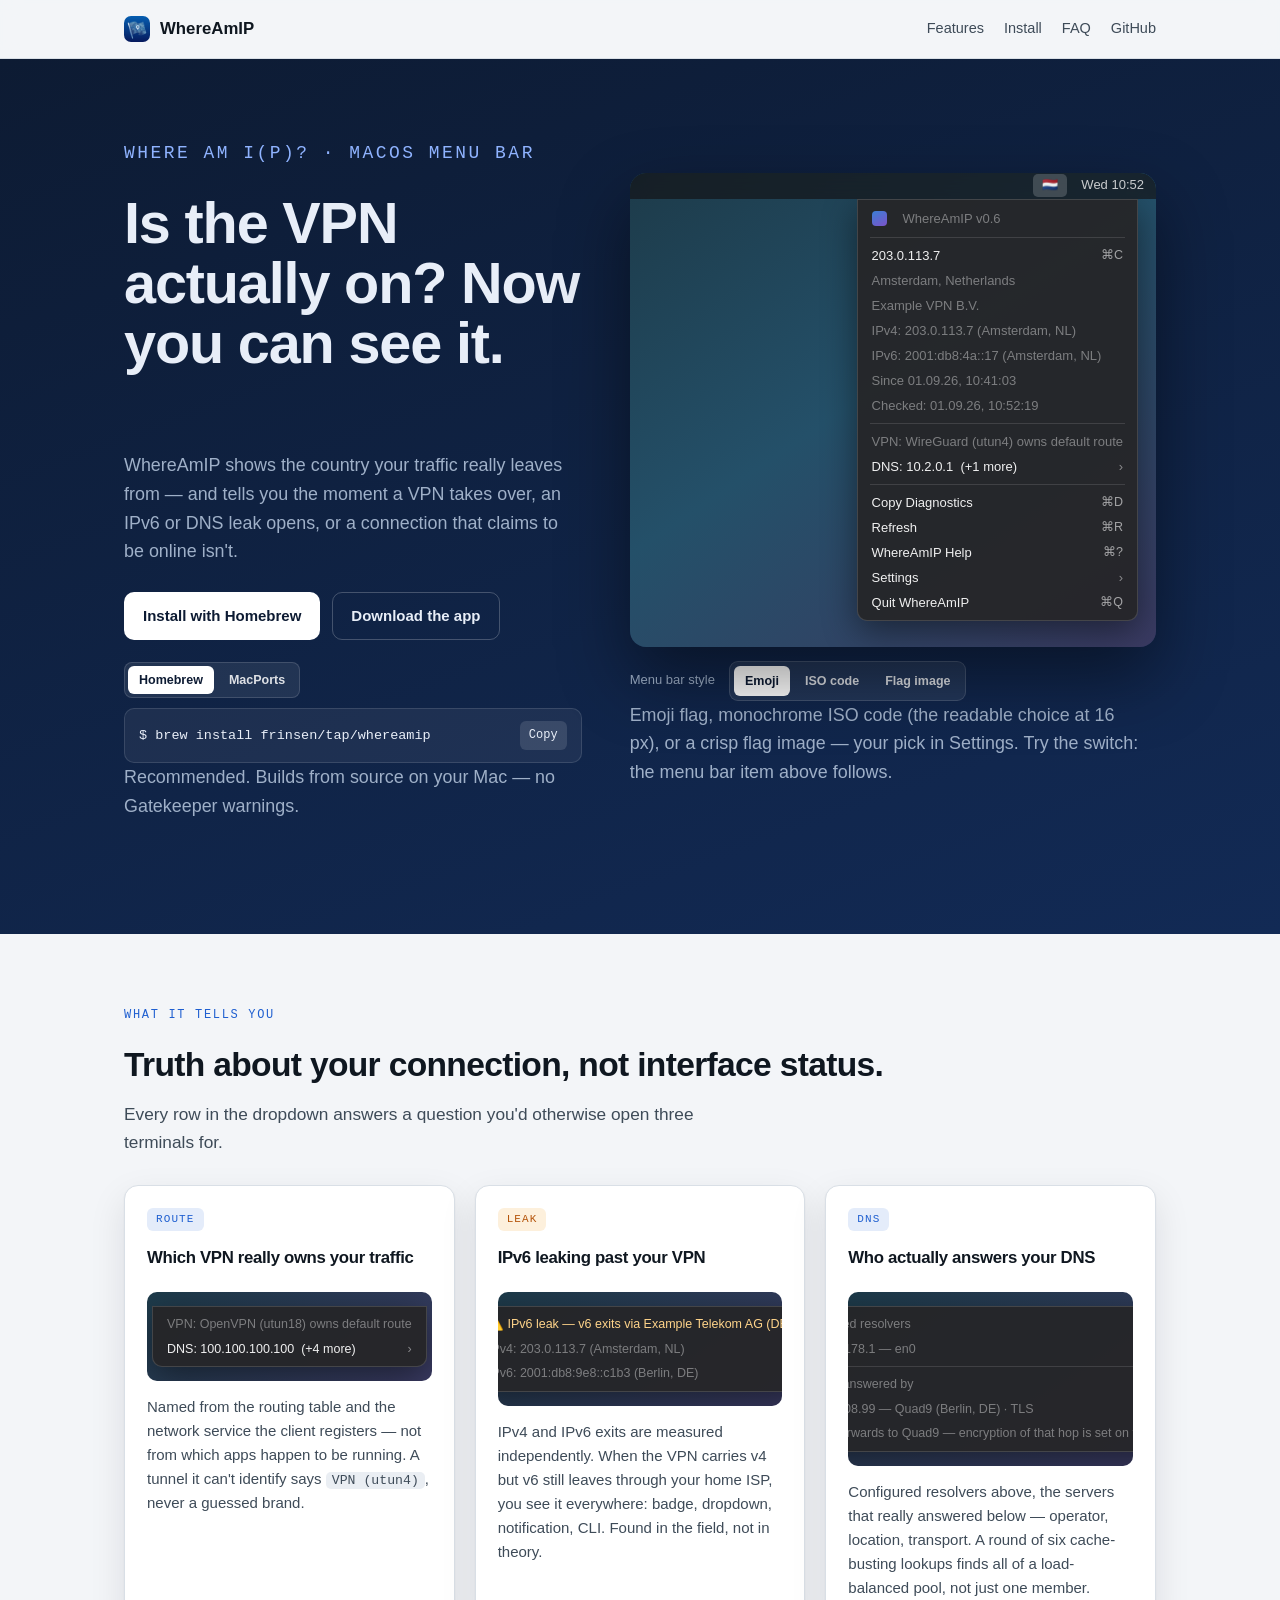
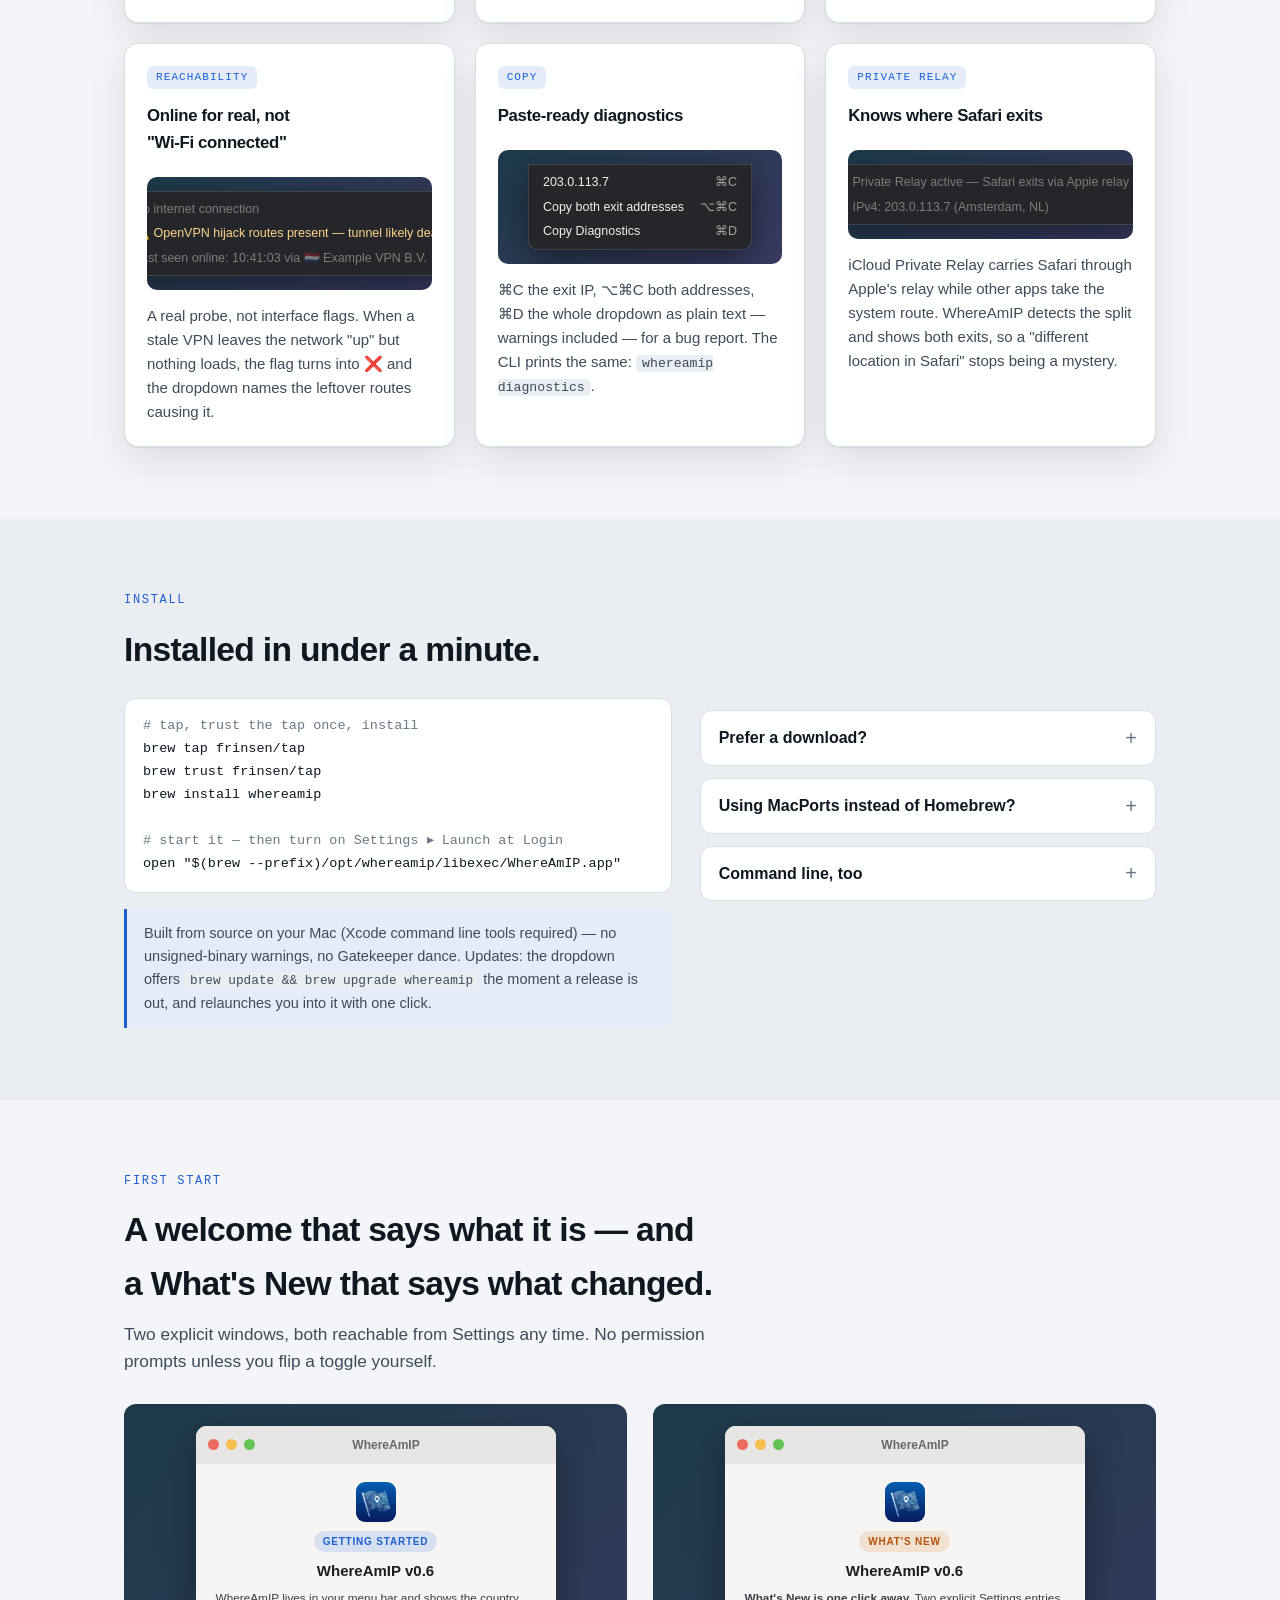
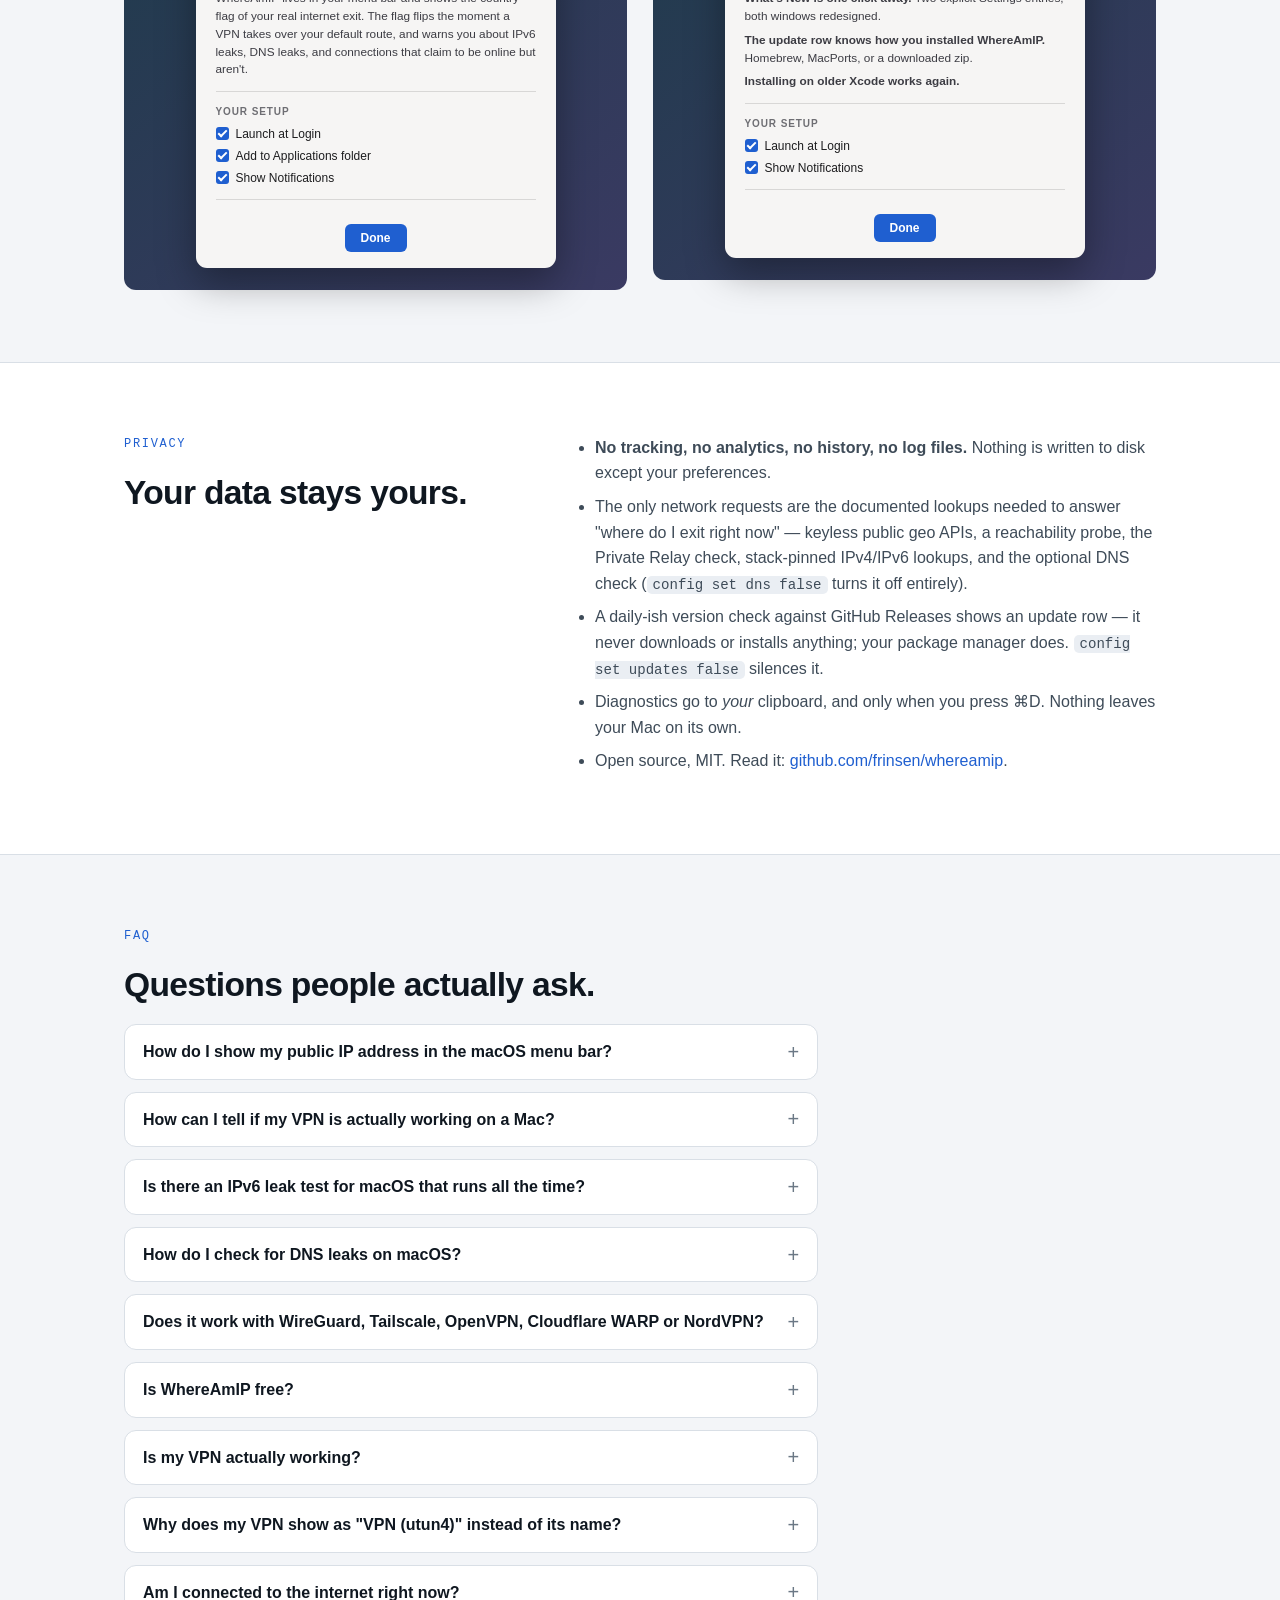
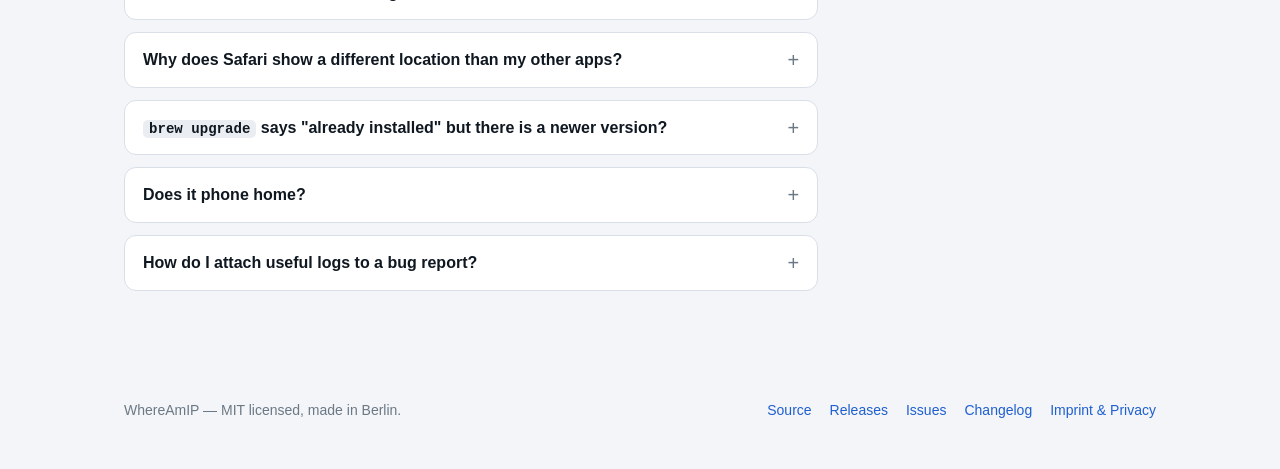
==== commit 93d73229: "site + repo: visibility pass - fonts self-hosted (latin/latin-ext woff2, unicode-range lazy) — no mo" ====
--- a/docs/index.html
+++ b/docs/index.html
@@ -20,10 +20,8 @@
 <meta name="twitter:title" content="WhereAmIP – your real internet exit, in the macOS menu bar">
 <meta name="twitter:description" content="WhereAmIP is a free, open-source macOS menu bar app that shows the country your internet traffic really exits from, names the VPN that owns your route, and warns about IPv6 and DNS leaks, dead connections, and iCloud Private Relay splits. Install with Homebrew or MacPorts.">
 <meta name="twitter:image" content="https://frinsen.github.io/whereamip/icon-256.png">
-<script type="application/ld+json">[{"@context": "https://schema.org", "@type": "SoftwareApplication", "name": "WhereAmIP", "operatingSystem": "macOS 13 or later", "applicationCategory": "UtilitiesApplication", "url": "https://frinsen.github.io/whereamip/", "downloadUrl": "https://github.com/frinsen/whereamip/releases/latest", "softwareVersion": "0.6", "license": "https://opensource.org/licenses/MIT", "isAccessibleForFree": true, "offers": {"@type": "Offer", "price": "0", "priceCurrency": "EUR"}, "description": "WhereAmIP is a free, open-source macOS menu bar app that shows the country your internet traffic really exits from, names the VPN that owns your route, and warns about IPv6 and DNS leaks, dead connections, and iCloud Private Relay splits. Install with Homebrew or MacPorts.", "image": "https://frinsen.github.io/whereamip/icon-256.png", "author": {"@type": "Person", "name": "frinsen", "url": "https://github.com/frinsen"}, "codeRepository": "https://github.com/frinsen/whereamip", "featureList": ["Exit country flag in the menu bar", "VPN route ownership detection", "IPv6 leak detection", "DNS resolver and leak detection", "iCloud Private Relay awareness", "Real reachability probe", "Copy diagnostics report", "CLI with JSON output", "English and German"]}, {"@context": "https://schema.org", "@type": "FAQPage", "mainEntity": [{"@type": "Question", "name": "Is my VPN actually working?", "acceptedAnswer": {"@type": "Answer", "text": "Look at the flag. The moment a VPN takes over your default route, the flag flips, and the dropdown names the VPN that owns the route — based on the routing table, not on which apps are running."}}, {"@type": "Question", "name": "Why does my VPN show as \"VPN (utun4)\" instead of its name?", "acceptedAnswer": {"@type": "Answer", "text": "Because WhereAmIP would rather say less than say something wrong. Any VPN that registers a macOS network service is named automatically; a few are recognised by fingerprint on top (Tailscale, Cloudflare WARP, OpenVPN, and the common commercial clients). Some tunnels register no name anywhere — those get the honest generic label. Press ⌘D: the report says why naming failed, which is exactly what an issue needs to add yours."}}, {"@type": "Question", "name": "Am I connected to the internet right now?", "acceptedAnswer": {"@type": "Answer", "text": "WhereAmIP probes real reachability instead of trusting Wi-Fi status. If the network looks up but nothing loads — a classic stale-VPN symptom — the flag becomes an offline symbol, and if leftover OpenVPN hijack routes are the cause, the dropdown says so."}}, {"@type": "Question", "name": "Why does Safari show a different location than my other apps?", "acceptedAnswer": {"@type": "Answer", "text": "That's iCloud Private Relay carrying Safari through Apple's relay while everything else takes the system route. WhereAmIP detects the split and shows both exits."}}, {"@type": "Question", "name": "brew upgrade says \"already installed\" but there is a newer version?", "acceptedAnswer": {"@type": "Answer", "text": "Your tap clone is stale — Homebrew's API mode refreshes its own data, not third-party tap clones. Run brew update && brew upgrade whereamip; that is exactly what the dropdown's update row copies for you."}}, {"@type": "Question", "name": "Does it phone home?", "acceptedAnswer": {"@type": "Answer", "text": "No. No accounts, no API keys, no tracking — see Privacy above for the complete list of requests it does make, and the switches that turn the optional ones off."}}, {"@type": "Question", "name": "How do I attach useful logs to a bug report?", "acceptedAnswer": {"@type": "Answer", "text": "⌘D in the dropdown (or whereamip diagnostics) copies a compact report of everything the app currently sees, warnings included. For a live trace, whereamip debug streams the diagnostic log — nothing is written to disk before or after."}}]}]</script>
-<link rel="preconnect" href="https://fonts.googleapis.com">
-<link rel="preconnect" href="https://fonts.gstatic.com" crossorigin>
-<link rel="stylesheet" href="https://fonts.googleapis.com/css2?family=Manrope:wght@600;700;800&family=IBM+Plex+Sans:wght@400;500;600&family=IBM+Plex+Mono:wght@400;500&display=swap">
+<script type="application/ld+json">[{"@context": "https://schema.org", "@type": "SoftwareApplication", "name": "WhereAmIP", "operatingSystem": "macOS 13 or later", "applicationCategory": "UtilitiesApplication", "url": "https://frinsen.github.io/whereamip/", "downloadUrl": "https://github.com/frinsen/whereamip/releases/latest", "softwareVersion": "0.6", "license": "https://opensource.org/licenses/MIT", "isAccessibleForFree": true, "offers": {"@type": "Offer", "price": "0", "priceCurrency": "EUR"}, "description": "WhereAmIP is a free, open-source macOS menu bar app that shows the country your internet traffic really exits from, names the VPN that owns your route, and warns about IPv6 and DNS leaks, dead connections, and iCloud Private Relay splits. Install with Homebrew or MacPorts.", "image": "https://frinsen.github.io/whereamip/icon-256.png", "author": {"@type": "Person", "name": "frinsen", "url": "https://github.com/frinsen"}, "codeRepository": "https://github.com/frinsen/whereamip", "featureList": ["Exit country flag in the menu bar", "VPN route ownership detection", "IPv6 leak detection", "DNS resolver and leak detection", "iCloud Private Relay awareness", "Real reachability probe", "Copy diagnostics report", "CLI with JSON output", "English and German"]}, {"@context": "https://schema.org", "@type": "FAQPage", "mainEntity": [{"@type": "Question", "name": "How do I show my public IP address in the macOS menu bar?", "acceptedAnswer": {"@type": "Answer", "text": "Install WhereAmIP. The menu bar shows the flag of the country your traffic exits from (or the ISO code, or a flag image, your choice). Click it for your public IPv4 and IPv6 addresses, city, ISP and the VPN that owns the route. One click copies the address."}}, {"@type": "Question", "name": "How can I tell if my VPN is actually working on a Mac?", "acceptedAnswer": {"@type": "Answer", "text": "Watch the flag. It flips the moment a VPN takes over your default route, because WhereAmIP measures the real exit rather than trusting the VPN app's status. If your VPN says Connected but the flag still shows your home country, your traffic is not going through the tunnel. The dropdown also names the VPN that owns the route."}}, {"@type": "Question", "name": "Is there an IPv6 leak test for macOS that runs all the time?", "acceptedAnswer": {"@type": "Answer", "text": "Yes. Every refresh looks up the IPv4 and IPv6 exits independently. When IPv6 leaves your Mac outside the tunnel while IPv4 goes through the VPN, the dropdown shows an IPv6 leak warning with both exits, and Copy Diagnostics includes it."}}, {"@type": "Question", "name": "How do I check for DNS leaks on macOS?", "acceptedAnswer": {"@type": "Answer", "text": "Open the DNS submenu. It lists the resolvers configured on your Mac and, separately, the resolver addresses that actually answered a set of cache-busting lookups. A resolver answering from outside your VPN is flagged as a leak. The check can be switched off in Settings."}}, {"@type": "Question", "name": "Does it work with WireGuard, Tailscale, OpenVPN, Cloudflare WARP or NordVPN?", "acceptedAnswer": {"@type": "Answer", "text": "It works with any VPN that takes your default route, including WireGuard, OpenVPN, IKEv2, Tailscale exit nodes and Cloudflare WARP. The name comes from the routing table and the network service the client registers, not from a list of apps, so unknown clients still show up as VPN (utunX) with the correct exit."}}, {"@type": "Question", "name": "Is WhereAmIP free?", "acceptedAnswer": {"@type": "Answer", "text": "Free and open source under the MIT license. No account, no Apple ID, no subscription, no ads, no tracking. Install with Homebrew or MacPorts, or download the zip from GitHub."}}, {"@type": "Question", "name": "Is my VPN actually working?", "acceptedAnswer": {"@type": "Answer", "text": "Look at the flag. The moment a VPN takes over your default route, the flag flips, and the dropdown names the VPN that owns the route — based on the routing table, not on which apps are running."}}, {"@type": "Question", "name": "Why does my VPN show as \"VPN (utun4)\" instead of its name?", "acceptedAnswer": {"@type": "Answer", "text": "Because WhereAmIP would rather say less than say something wrong. Any VPN that registers a macOS network service is named automatically; a few are recognised by fingerprint on top (Tailscale, Cloudflare WARP, OpenVPN, and the common commercial clients). Some tunnels register no name anywhere — those get the honest generic label. Press ⌘D: the report says why naming failed, which is exactly what an issue needs to add yours."}}, {"@type": "Question", "name": "Am I connected to the internet right now?", "acceptedAnswer": {"@type": "Answer", "text": "WhereAmIP probes real reachability instead of trusting Wi-Fi status. If the network looks up but nothing loads — a classic stale-VPN symptom — the flag becomes an offline symbol, and if leftover OpenVPN hijack routes are the cause, the dropdown says so."}}, {"@type": "Question", "name": "Why does Safari show a different location than my other apps?", "acceptedAnswer": {"@type": "Answer", "text": "That's iCloud Private Relay carrying Safari through Apple's relay while everything else takes the system route. WhereAmIP detects the split and shows both exits."}}, {"@type": "Question", "name": "brew upgrade says \"already installed\" but there is a newer version?", "acceptedAnswer": {"@type": "Answer", "text": "Your tap clone is stale — Homebrew's API mode refreshes its own data, not third-party tap clones. Run brew update && brew upgrade whereamip; that is exactly what the dropdown's update row copies for you."}}, {"@type": "Question", "name": "Does it phone home?", "acceptedAnswer": {"@type": "Answer", "text": "No. No accounts, no API keys, no tracking — see Privacy above for the complete list of requests it does make, and the switches that turn the optional ones off."}}, {"@type": "Question", "name": "How do I attach useful logs to a bug report?", "acceptedAnswer": {"@type": "Answer", "text": "⌘D in the dropdown (or whereamip diagnostics) copies a compact report of everything the app currently sees, warnings included. For a live trace, whereamip debug streams the diagnostic log — nothing is written to disk before or after."}}]}]</script>
+<link rel="stylesheet" href="fonts/fonts.css">
 <style>
 :root{
   --ground:#f3f5f8; --surface:#ffffff; --surface-2:#eaeef3;
@@ -414,6 +412,12 @@
   <p class="eyebrow">FAQ</p>
   <h2>Questions people actually ask.</h2>
   <div style="margin-top:8px; max-width:78ch">
+    <details><summary>How do I show my public IP address in the macOS menu bar?</summary><div class="body"><p>Install WhereAmIP. The menu bar shows the flag of the country your traffic exits from (or the ISO code, or a flag image, your choice). Click it for your public IPv4 and IPv6 addresses, city, ISP and the VPN that owns the route. One click copies the address.</p></div></details>
+    <details><summary>How can I tell if my VPN is actually working on a Mac?</summary><div class="body"><p>Watch the flag. It flips the moment a VPN takes over your default route, because WhereAmIP measures the real exit rather than trusting the VPN app's status. If your VPN says Connected but the flag still shows your home country, your traffic is not going through the tunnel. The dropdown also names the VPN that owns the route.</p></div></details>
+    <details><summary>Is there an IPv6 leak test for macOS that runs all the time?</summary><div class="body"><p>Yes. Every refresh looks up the IPv4 and IPv6 exits independently. When IPv6 leaves your Mac outside the tunnel while IPv4 goes through the VPN, the dropdown shows an IPv6 leak warning with both exits, and Copy Diagnostics includes it.</p></div></details>
+    <details><summary>How do I check for DNS leaks on macOS?</summary><div class="body"><p>Open the DNS submenu. It lists the resolvers configured on your Mac and, separately, the resolver addresses that actually answered a set of cache-busting lookups. A resolver answering from outside your VPN is flagged as a leak. The check can be switched off in Settings.</p></div></details>
+    <details><summary>Does it work with WireGuard, Tailscale, OpenVPN, Cloudflare WARP or NordVPN?</summary><div class="body"><p>It works with any VPN that takes your default route, including WireGuard, OpenVPN, IKEv2, Tailscale exit nodes and Cloudflare WARP. The name comes from the routing table and the network service the client registers, not from a list of apps, so unknown clients still show up as <code>VPN (utunX)</code> with the correct exit.</p></div></details>
+    <details><summary>Is WhereAmIP free?</summary><div class="body"><p>Free and open source under the MIT license. No account, no Apple ID, no subscription, no ads, no tracking. Install with Homebrew or MacPorts, or download the zip from GitHub.</p></div></details>
     <details><summary>Is my VPN actually working?</summary><div class="body"><p>Look at the flag. The moment a VPN takes over your default route, the flag flips, and the dropdown names the VPN that owns the route — based on the routing table, not on which apps are running.</p></div></details>
     <details><summary>Why does my VPN show as "VPN (utun4)" instead of its name?</summary><div class="body"><p>Because WhereAmIP would rather say less than say something wrong. Any VPN that registers a macOS network service is named automatically; a few are recognised by fingerprint on top (Tailscale, Cloudflare WARP, OpenVPN, and the common commercial clients). Some tunnels register no name anywhere — those get the honest generic label. Press ⌘D: the report says why naming failed, which is exactly what an issue needs to add yours.</p></div></details>
     <details><summary>Am I connected to the internet right now?</summary><div class="body"><p>WhereAmIP probes real reachability instead of trusting Wi-Fi status. If the network looks up but nothing loads — a classic stale-VPN symptom — the flag becomes an offline symbol, and if leftover OpenVPN hijack routes are the cause, the dropdown says so.</p></div></details>
@@ -431,6 +435,7 @@
   <a href="https://github.com/frinsen/whereamip/releases">Releases</a>
   <a href="https://github.com/frinsen/whereamip/issues">Issues</a>
   <a href="https://github.com/frinsen/whereamip/blob/main/CHANGELOG.md">Changelog</a>
+  <a href="legal.html">Imprint &amp; Privacy</a>
 </div></footer>
 
 <script>
--- a/docs/fonts/fonts.css
+++ b/docs/fonts/fonts.css
@@ -0,0 +1,16 @@
+@font-face{font-family:'IBM Plex Mono';font-style:normal;font-weight:400;font-display:swap;src:url(fonts/IBMPlexMono-400-latin-ext.woff2) format('woff2');unicode-range:U+0100-02BA, U+02BD-02C5, U+02C7-02CC, U+02CE-02D7, U+02DD-02FF, U+0304, U+0308, U+0329, U+1D00-1DBF, U+1E00-1E9F, U+1EF2-1EFF, U+2020, U+20A0-20AB, U+20AD-20C0, U+2113, U+2C60-2C7F, U+A720-A7FF}
+@font-face{font-family:'IBM Plex Mono';font-style:normal;font-weight:400;font-display:swap;src:url(fonts/IBMPlexMono-400-latin.woff2) format('woff2');unicode-range:U+0000-00FF, U+0131, U+0152-0153, U+02BB-02BC, U+02C6, U+02DA, U+02DC, U+0304, U+0308, U+0329, U+2000-206F, U+20AC, U+2122, U+2191, U+2193, U+2212, U+2215, U+FEFF, U+FFFD}
+@font-face{font-family:'IBM Plex Mono';font-style:normal;font-weight:500;font-display:swap;src:url(fonts/IBMPlexMono-500-latin-ext.woff2) format('woff2');unicode-range:U+0100-02BA, U+02BD-02C5, U+02C7-02CC, U+02CE-02D7, U+02DD-02FF, U+0304, U+0308, U+0329, U+1D00-1DBF, U+1E00-1E9F, U+1EF2-1EFF, U+2020, U+20A0-20AB, U+20AD-20C0, U+2113, U+2C60-2C7F, U+A720-A7FF}
+@font-face{font-family:'IBM Plex Mono';font-style:normal;font-weight:500;font-display:swap;src:url(fonts/IBMPlexMono-500-latin.woff2) format('woff2');unicode-range:U+0000-00FF, U+0131, U+0152-0153, U+02BB-02BC, U+02C6, U+02DA, U+02DC, U+0304, U+0308, U+0329, U+2000-206F, U+20AC, U+2122, U+2191, U+2193, U+2212, U+2215, U+FEFF, U+FFFD}
+@font-face{font-family:'IBM Plex Sans';font-style:normal;font-weight:400;font-display:swap;src:url(fonts/IBMPlexSans-400-latin-ext.woff2) format('woff2');unicode-range:U+0100-02BA, U+02BD-02C5, U+02C7-02CC, U+02CE-02D7, U+02DD-02FF, U+0304, U+0308, U+0329, U+1D00-1DBF, U+1E00-1E9F, U+1EF2-1EFF, U+2020, U+20A0-20AB, U+20AD-20C0, U+2113, U+2C60-2C7F, U+A720-A7FF}
+@font-face{font-family:'IBM Plex Sans';font-style:normal;font-weight:400;font-display:swap;src:url(fonts/IBMPlexSans-400-latin.woff2) format('woff2');unicode-range:U+0000-00FF, U+0131, U+0152-0153, U+02BB-02BC, U+02C6, U+02DA, U+02DC, U+0304, U+0308, U+0329, U+2000-206F, U+20AC, U+2122, U+2191, U+2193, U+2212, U+2215, U+FEFF, U+FFFD}
+@font-face{font-family:'IBM Plex Sans';font-style:normal;font-weight:500;font-display:swap;src:url(fonts/IBMPlexSans-500-latin-ext.woff2) format('woff2');unicode-range:U+0100-02BA, U+02BD-02C5, U+02C7-02CC, U+02CE-02D7, U+02DD-02FF, U+0304, U+0308, U+0329, U+1D00-1DBF, U+1E00-1E9F, U+1EF2-1EFF, U+2020, U+20A0-20AB, U+20AD-20C0, U+2113, U+2C60-2C7F, U+A720-A7FF}
+@font-face{font-family:'IBM Plex Sans';font-style:normal;font-weight:500;font-display:swap;src:url(fonts/IBMPlexSans-500-latin.woff2) format('woff2');unicode-range:U+0000-00FF, U+0131, U+0152-0153, U+02BB-02BC, U+02C6, U+02DA, U+02DC, U+0304, U+0308, U+0329, U+2000-206F, U+20AC, U+2122, U+2191, U+2193, U+2212, U+2215, U+FEFF, U+FFFD}
+@font-face{font-family:'IBM Plex Sans';font-style:normal;font-weight:600;font-display:swap;src:url(fonts/IBMPlexSans-600-latin-ext.woff2) format('woff2');unicode-range:U+0100-02BA, U+02BD-02C5, U+02C7-02CC, U+02CE-02D7, U+02DD-02FF, U+0304, U+0308, U+0329, U+1D00-1DBF, U+1E00-1E9F, U+1EF2-1EFF, U+2020, U+20A0-20AB, U+20AD-20C0, U+2113, U+2C60-2C7F, U+A720-A7FF}
+@font-face{font-family:'IBM Plex Sans';font-style:normal;font-weight:600;font-display:swap;src:url(fonts/IBMPlexSans-600-latin.woff2) format('woff2');unicode-range:U+0000-00FF, U+0131, U+0152-0153, U+02BB-02BC, U+02C6, U+02DA, U+02DC, U+0304, U+0308, U+0329, U+2000-206F, U+20AC, U+2122, U+2191, U+2193, U+2212, U+2215, U+FEFF, U+FFFD}
+@font-face{font-family:'Manrope';font-style:normal;font-weight:600;font-display:swap;src:url(fonts/Manrope-600-latin-ext.woff2) format('woff2');unicode-range:U+0100-02BA, U+02BD-02C5, U+02C7-02CC, U+02CE-02D7, U+02DD-02FF, U+0304, U+0308, U+0329, U+1D00-1DBF, U+1E00-1E9F, U+1EF2-1EFF, U+2020, U+20A0-20AB, U+20AD-20C0, U+2113, U+2C60-2C7F, U+A720-A7FF}
+@font-face{font-family:'Manrope';font-style:normal;font-weight:600;font-display:swap;src:url(fonts/Manrope-600-latin.woff2) format('woff2');unicode-range:U+0000-00FF, U+0131, U+0152-0153, U+02BB-02BC, U+02C6, U+02DA, U+02DC, U+0304, U+0308, U+0329, U+2000-206F, U+20AC, U+2122, U+2191, U+2193, U+2212, U+2215, U+FEFF, U+FFFD}
+@font-face{font-family:'Manrope';font-style:normal;font-weight:700;font-display:swap;src:url(fonts/Manrope-700-latin-ext.woff2) format('woff2');unicode-range:U+0100-02BA, U+02BD-02C5, U+02C7-02CC, U+02CE-02D7, U+02DD-02FF, U+0304, U+0308, U+0329, U+1D00-1DBF, U+1E00-1E9F, U+1EF2-1EFF, U+2020, U+20A0-20AB, U+20AD-20C0, U+2113, U+2C60-2C7F, U+A720-A7FF}
+@font-face{font-family:'Manrope';font-style:normal;font-weight:700;font-display:swap;src:url(fonts/Manrope-700-latin.woff2) format('woff2');unicode-range:U+0000-00FF, U+0131, U+0152-0153, U+02BB-02BC, U+02C6, U+02DA, U+02DC, U+0304, U+0308, U+0329, U+2000-206F, U+20AC, U+2122, U+2191, U+2193, U+2212, U+2215, U+FEFF, U+FFFD}
+@font-face{font-family:'Manrope';font-style:normal;font-weight:800;font-display:swap;src:url(fonts/Manrope-800-latin-ext.woff2) format('woff2');unicode-range:U+0100-02BA, U+02BD-02C5, U+02C7-02CC, U+02CE-02D7, U+02DD-02FF, U+0304, U+0308, U+0329, U+1D00-1DBF, U+1E00-1E9F, U+1EF2-1EFF, U+2020, U+20A0-20AB, U+20AD-20C0, U+2113, U+2C60-2C7F, U+A720-A7FF}
+@font-face{font-family:'Manrope';font-style:normal;font-weight:800;font-display:swap;src:url(fonts/Manrope-800-latin.woff2) format('woff2');unicode-range:U+0000-00FF, U+0131, U+0152-0153, U+02BB-02BC, U+02C6, U+02DA, U+02DC, U+0304, U+0308, U+0329, U+2000-206F, U+20AC, U+2122, U+2191, U+2193, U+2212, U+2215, U+FEFF, U+FFFD}
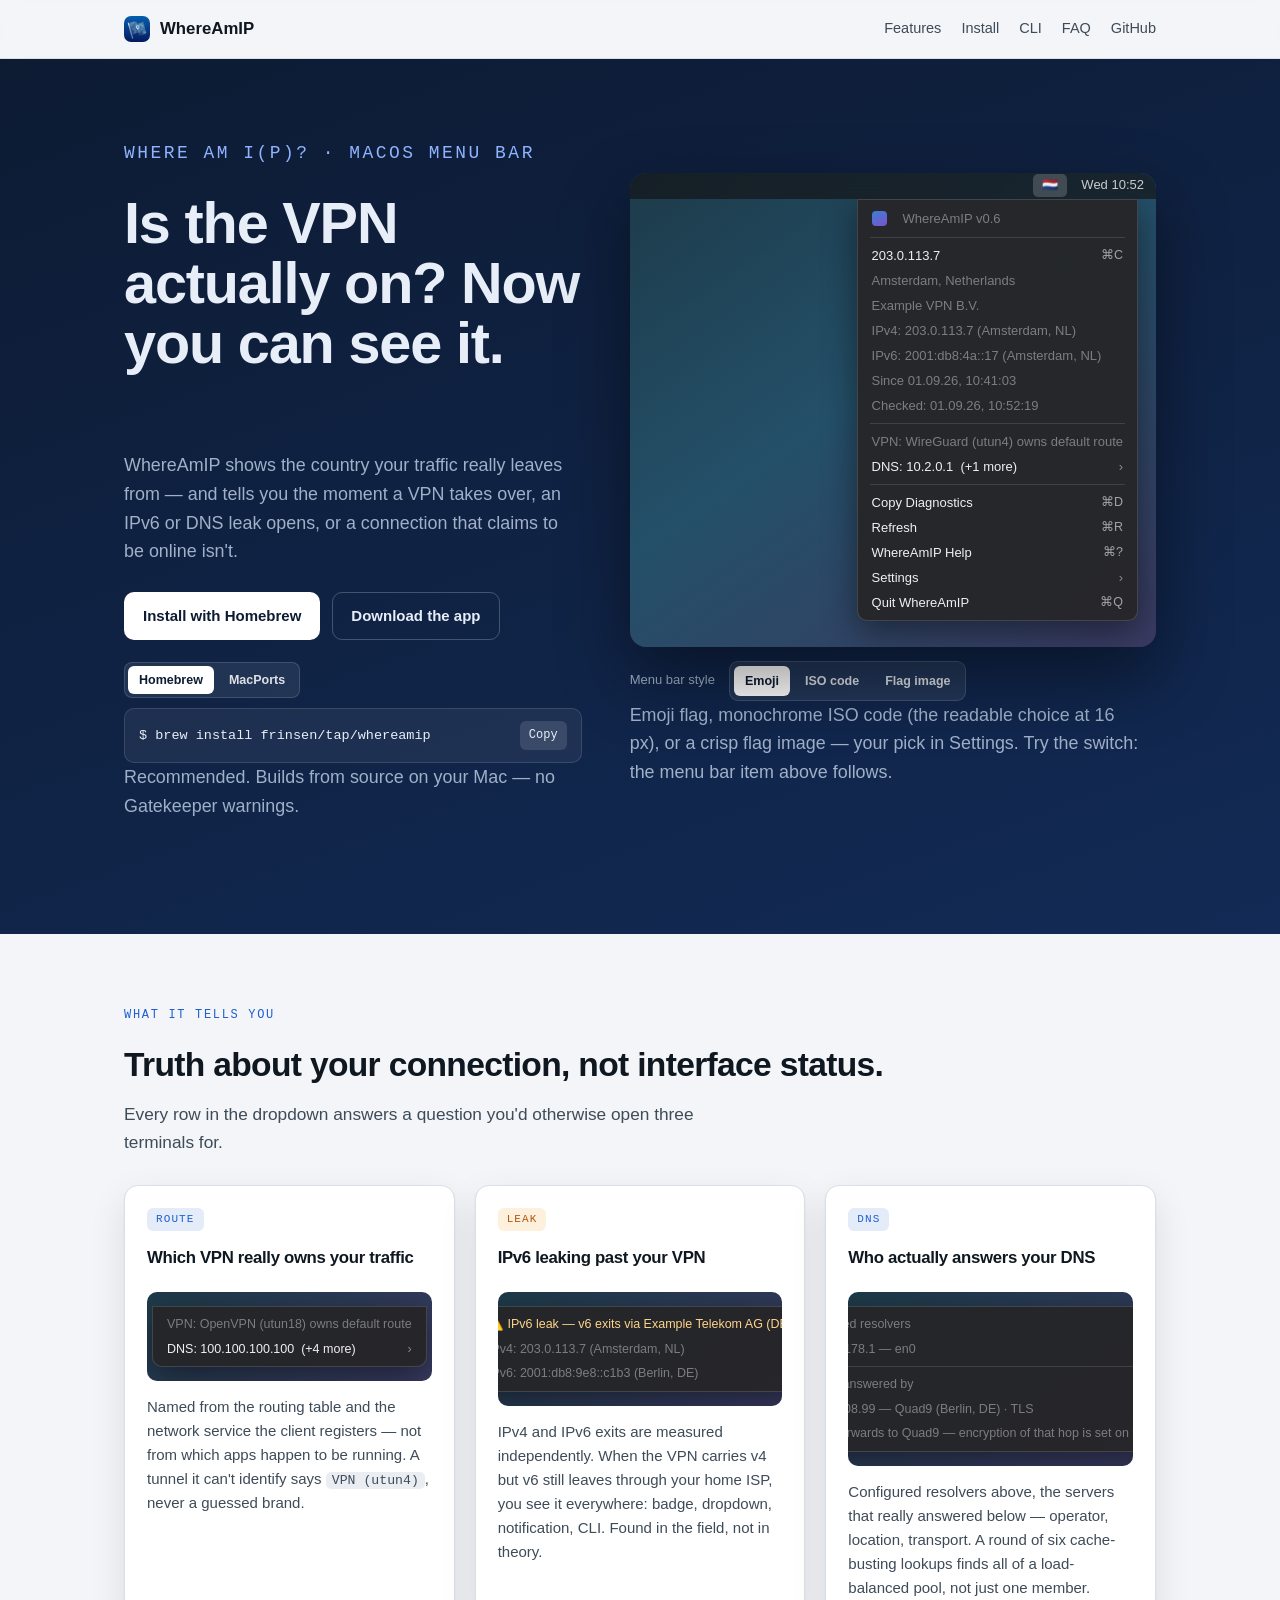
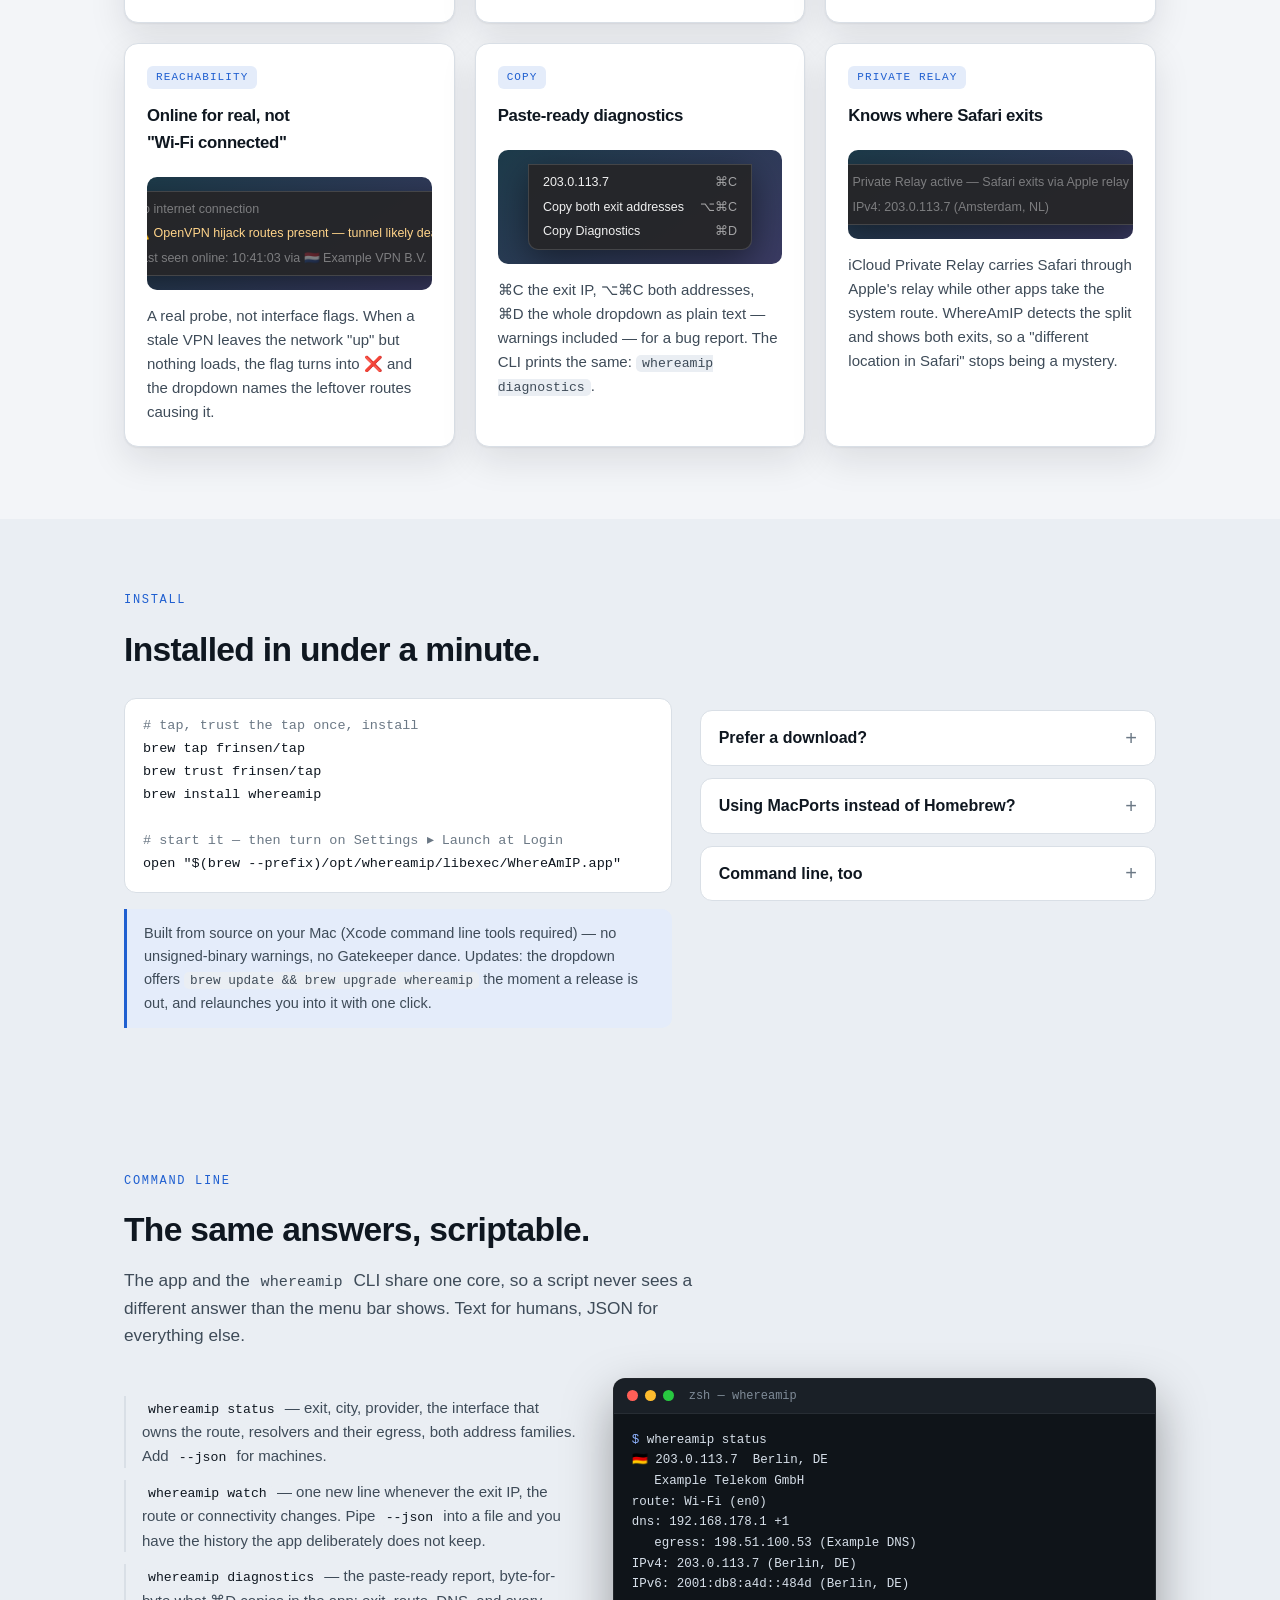
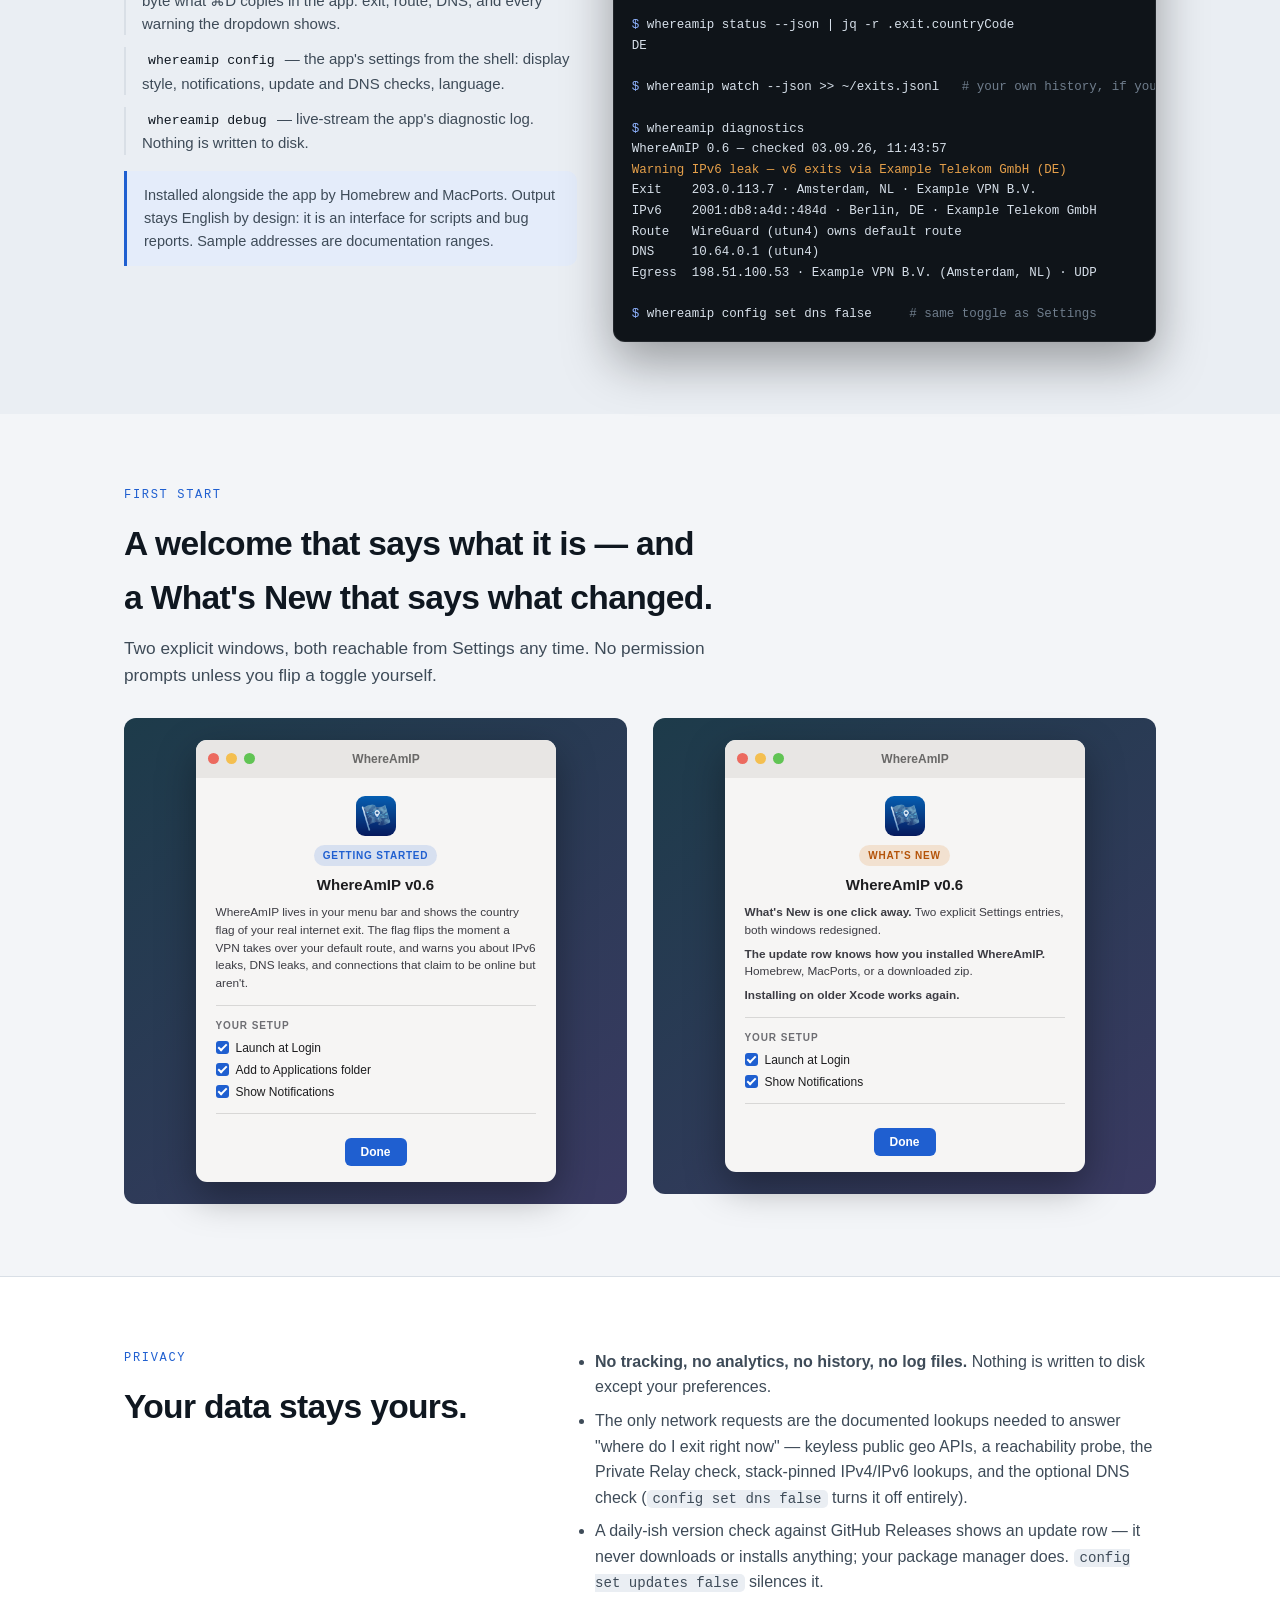
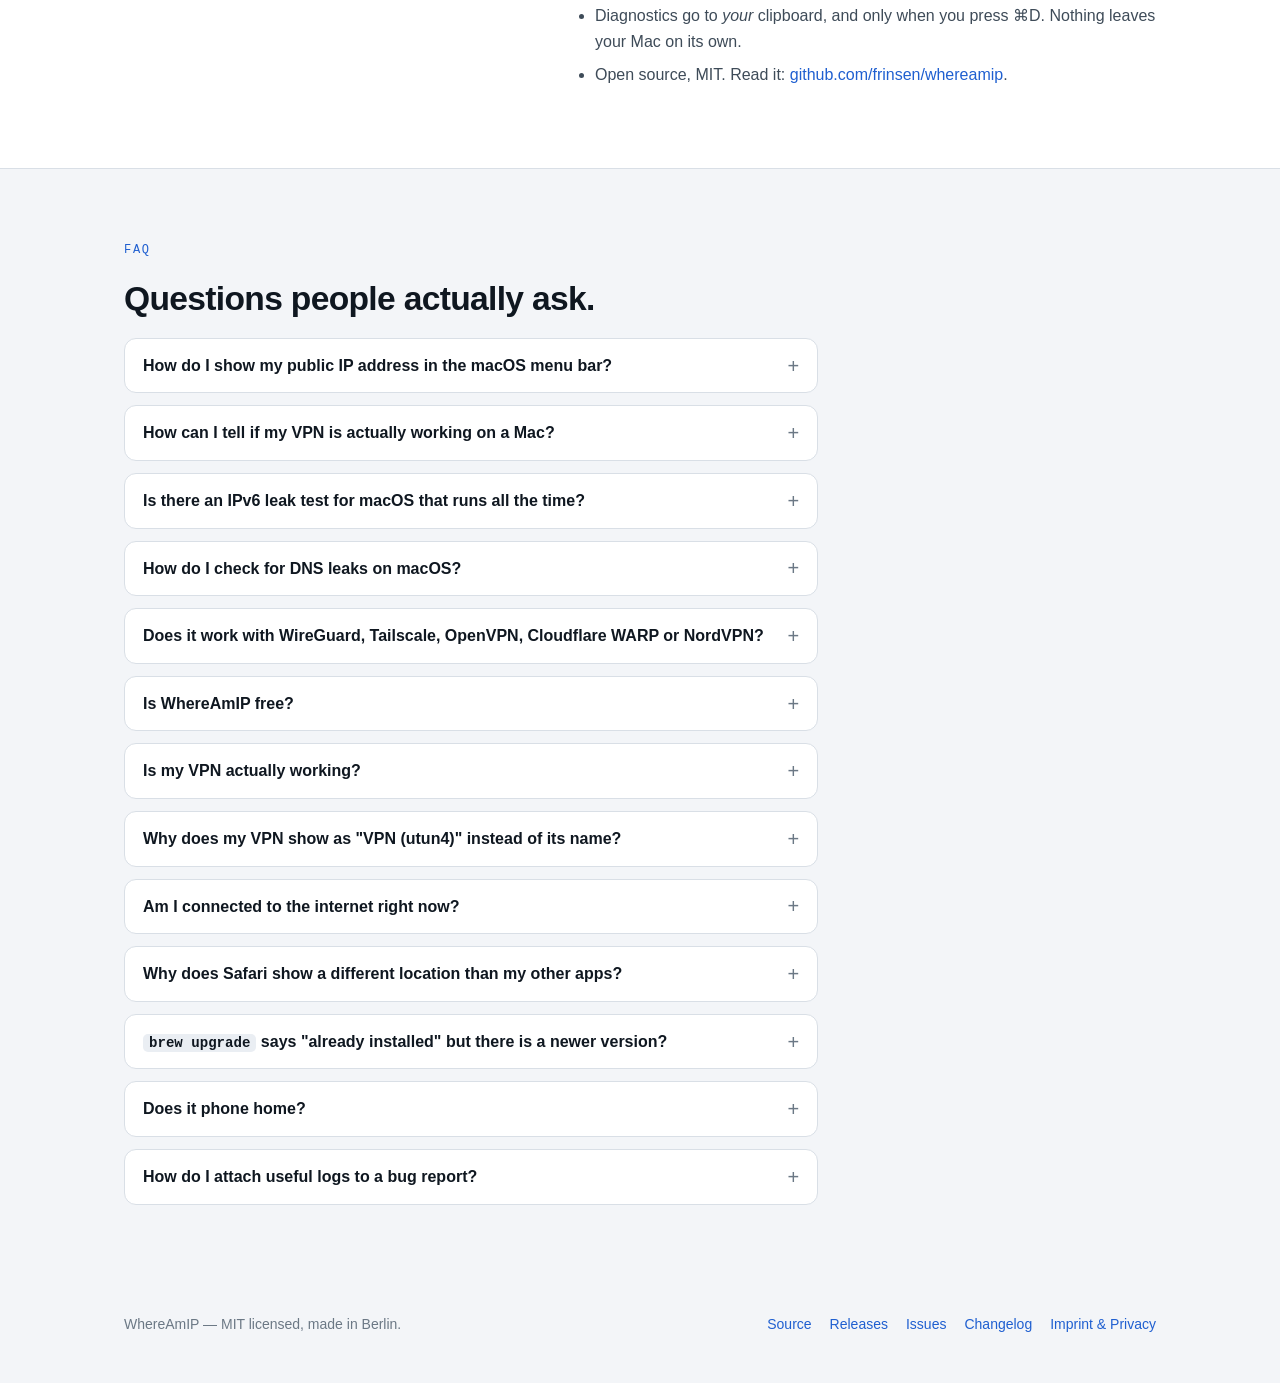
==== commit e272b6a8: "site: dedicated CLI section with a terminal mockup; imprint filled in Terminal output mirrors the re" ====
--- a/docs/index.html
+++ b/docs/index.html
@@ -149,6 +149,18 @@
 /* windows */
 .pair{display:grid; grid-template-columns:1fr 1fr; gap:26px; align-items:start}
 @media (max-width:820px){ .pair{grid-template-columns:1fr} }
+.cli{display:grid; grid-template-columns:1fr 1.2fr; gap:36px; align-items:start; margin-top:28px}
+.cmds{list-style:none; padding:0; margin:18px 0 0; display:flex; flex-direction:column; gap:12px}
+.cmds li{padding-left:16px; border-left:2px solid var(--line); color:var(--ink-2); font-size:15px; line-height:1.55}
+.cmds li code{color:var(--ink); font-weight:500}
+.term{background:#0f1419; border:1px solid rgba(255,255,255,.08); border-radius:12px; box-shadow:0 20px 50px rgba(0,0,0,.35); overflow:hidden}
+.term-bar{display:flex; align-items:center; gap:7px; padding:10px 13px; background:#1a2027; border-bottom:1px solid rgba(255,255,255,.06)}
+.term-bar span{width:11px; height:11px; border-radius:50%; background:#3a4450}
+.term-bar span:nth-child(1){background:#ff5f57} .term-bar span:nth-child(2){background:#febc2e} .term-bar span:nth-child(3){background:#28c840}
+.term-bar em{font:12px "IBM Plex Mono",monospace; color:#7f8b98; margin-left:8px; font-style:normal}
+.term pre{margin:0; background:transparent; border:0; border-radius:0; padding:16px 18px; font-size:12.5px; line-height:1.65; color:#d7e0ea}
+.term .p{color:#8fb3ff} .term .c{color:#6f7d8c} .term .w{color:#e6a04a} .term .k{color:#9fb0c8}
+@media (max-width:900px){ .cli{grid-template-columns:1fr} }
 .stage{border-radius:12px; padding:22px 18px; background:linear-gradient(146deg,#1d3b4a,#3a3a62); display:flex; justify-content:center}
 .win{width:min(360px,100%); border-radius:11px; overflow:hidden; background:#f6f5f4; color:#1d1d1f; box-shadow:0 14px 38px rgba(0,0,0,.35); font-family:-apple-system,BlinkMacSystemFont,sans-serif; font-size:12.5px; line-height:1.5}
 .tbar{display:flex; gap:7px; padding:10px 12px; background:#e8e6e4; align-items:center}
@@ -185,7 +197,7 @@
 <nav aria-label="Site"><div class="wrap">
   <a class="brand" href="#top"><img src="[data-uri]" alt=""> WhereAmIP</a>
   <div class="links">
-    <a href="#features">Features</a><a href="#install">Install</a><a href="#faq">FAQ</a>
+    <a href="#features">Features</a><a href="#install">Install</a><a href="#cli">CLI</a><a href="#faq">FAQ</a>
     <a class="gh" href="https://github.com/frinsen/whereamip">GitHub</a>
   </div>
 </div></nav>
@@ -348,8 +360,53 @@
         <p>WhereAmIP is in the MacPorts tree: <code>sudo port install whereamip</code> — the app lands in <code>/Applications/MacPorts</code>, the CLI in your port prefix. The dropdown's update row copies the matching <code>port upgrade</code> command. Homebrew remains the recommended path.</p>
       </div></details>
       <details><summary>Command line, too</summary><div class="body">
-        <p>Everything the menu bar shows, as text or JSON: <code>whereamip status</code>, <code>whereamip watch</code>, <code>whereamip diagnostics</code>, and <code>whereamip config</code> for the same settings the app has.</p>
+        <p>Everything the menu bar shows, as text or JSON — see the <a href="#cli">command line section</a> below.</p>
       </div></details>
+    </div>
+  </div>
+</div></section>
+
+<section id="cli" style="background:var(--surface-2)"><div class="wrap">
+  <p class="eyebrow">Command line</p>
+  <h2>The same answers, scriptable.</h2>
+  <p class="lead">The app and the <code>whereamip</code> CLI share one core, so a script never sees a different answer than the menu bar shows. Text for humans, JSON for everything else.</p>
+  <div class="cli">
+    <div>
+      <ul class="cmds">
+        <li><code>whereamip status</code> — exit, city, provider, the interface that owns the route, resolvers and their egress, both address families. Add <code>--json</code> for machines.</li>
+        <li><code>whereamip watch</code> — one new line whenever the exit IP, the route or connectivity changes. Pipe <code>--json</code> into a file and you have the history the app deliberately does not keep.</li>
+        <li><code>whereamip diagnostics</code> — the paste-ready report, byte-for-byte what ⌘D copies in the app: exit, route, DNS, and every warning the dropdown shows.</li>
+        <li><code>whereamip config</code> — the app's settings from the shell: display style, notifications, update and DNS checks, language.</li>
+        <li><code>whereamip debug</code> — live-stream the app's diagnostic log. Nothing is written to disk.</li>
+      </ul>
+      <div class="note">Installed alongside the app by Homebrew and MacPorts. Output stays English by design: it is an interface for scripts and bug reports. Sample addresses are documentation ranges.</div>
+    </div>
+    <div class="term" aria-label="Terminal session showing whereamip commands">
+      <div class="term-bar"><span></span><span></span><span></span><em>zsh — whereamip</em></div>
+<pre><span class="p">$</span> whereamip status
+🇩🇪 203.0.113.7  Berlin, DE
+   Example Telekom GmbH
+route: Wi-Fi (en0)
+dns: 192.168.178.1 +1
+   egress: 198.51.100.53 (Example DNS)
+IPv4: 203.0.113.7 (Berlin, DE)
+IPv6: 2001:db8:a4d::484d (Berlin, DE)
+
+<span class="p">$</span> whereamip status --json | jq -r .exit.countryCode
+DE
+
+<span class="p">$</span> whereamip watch --json &gt;&gt; ~/exits.jsonl   <span class="c"># your own history, if you want one</span>
+
+<span class="p">$</span> whereamip diagnostics
+WhereAmIP 0.6 — checked 03.09.26, 11:43:57
+<span class="w">Warning IPv6 leak — v6 exits via Example Telekom GmbH (DE)</span>
+Exit    203.0.113.7 · Amsterdam, NL · Example VPN B.V.
+IPv6    2001:db8:a4d::484d · Berlin, DE · Example Telekom GmbH
+Route   WireGuard (utun4) owns default route
+DNS     10.64.0.1 (utun4)
+Egress  198.51.100.53 · Example VPN B.V. (Amsterdam, NL) · UDP
+
+<span class="p">$</span> whereamip config set dns false     <span class="c"># same toggle as Settings</span></pre>
     </div>
   </div>
 </div></section>
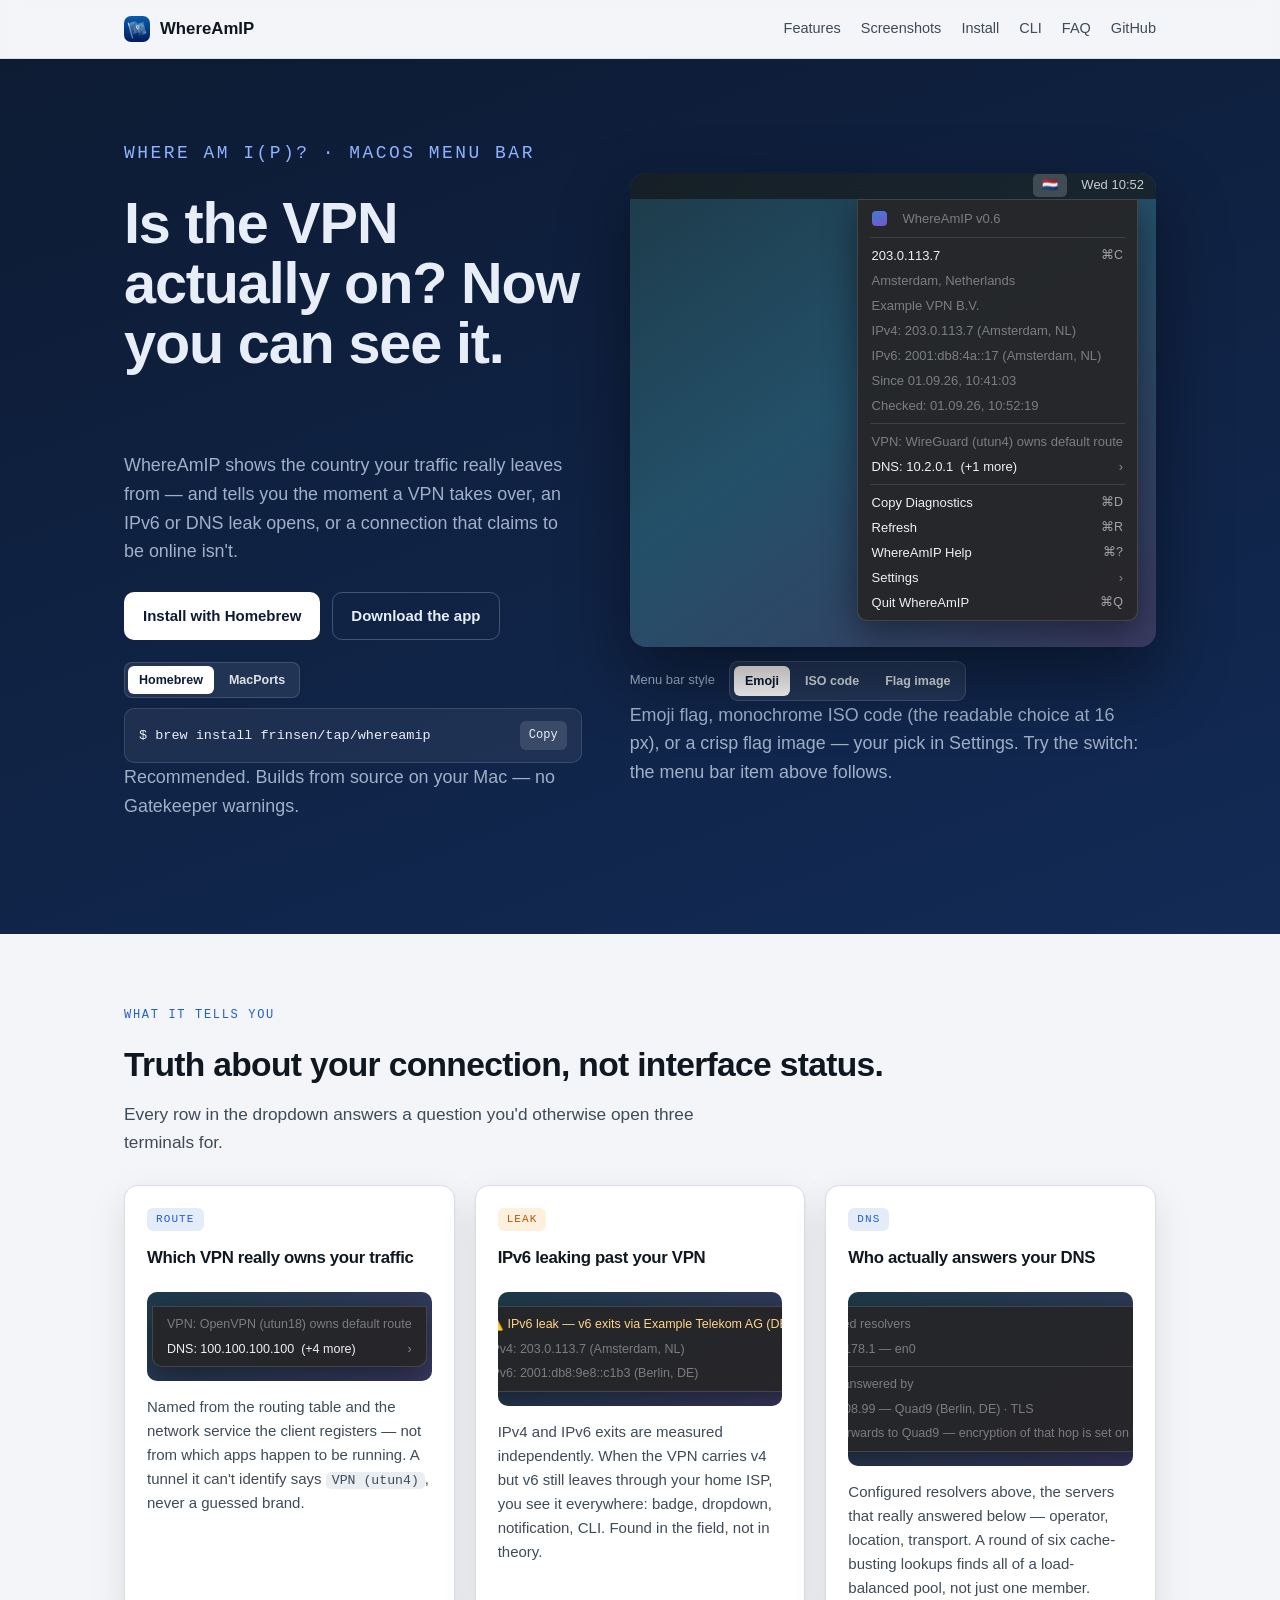
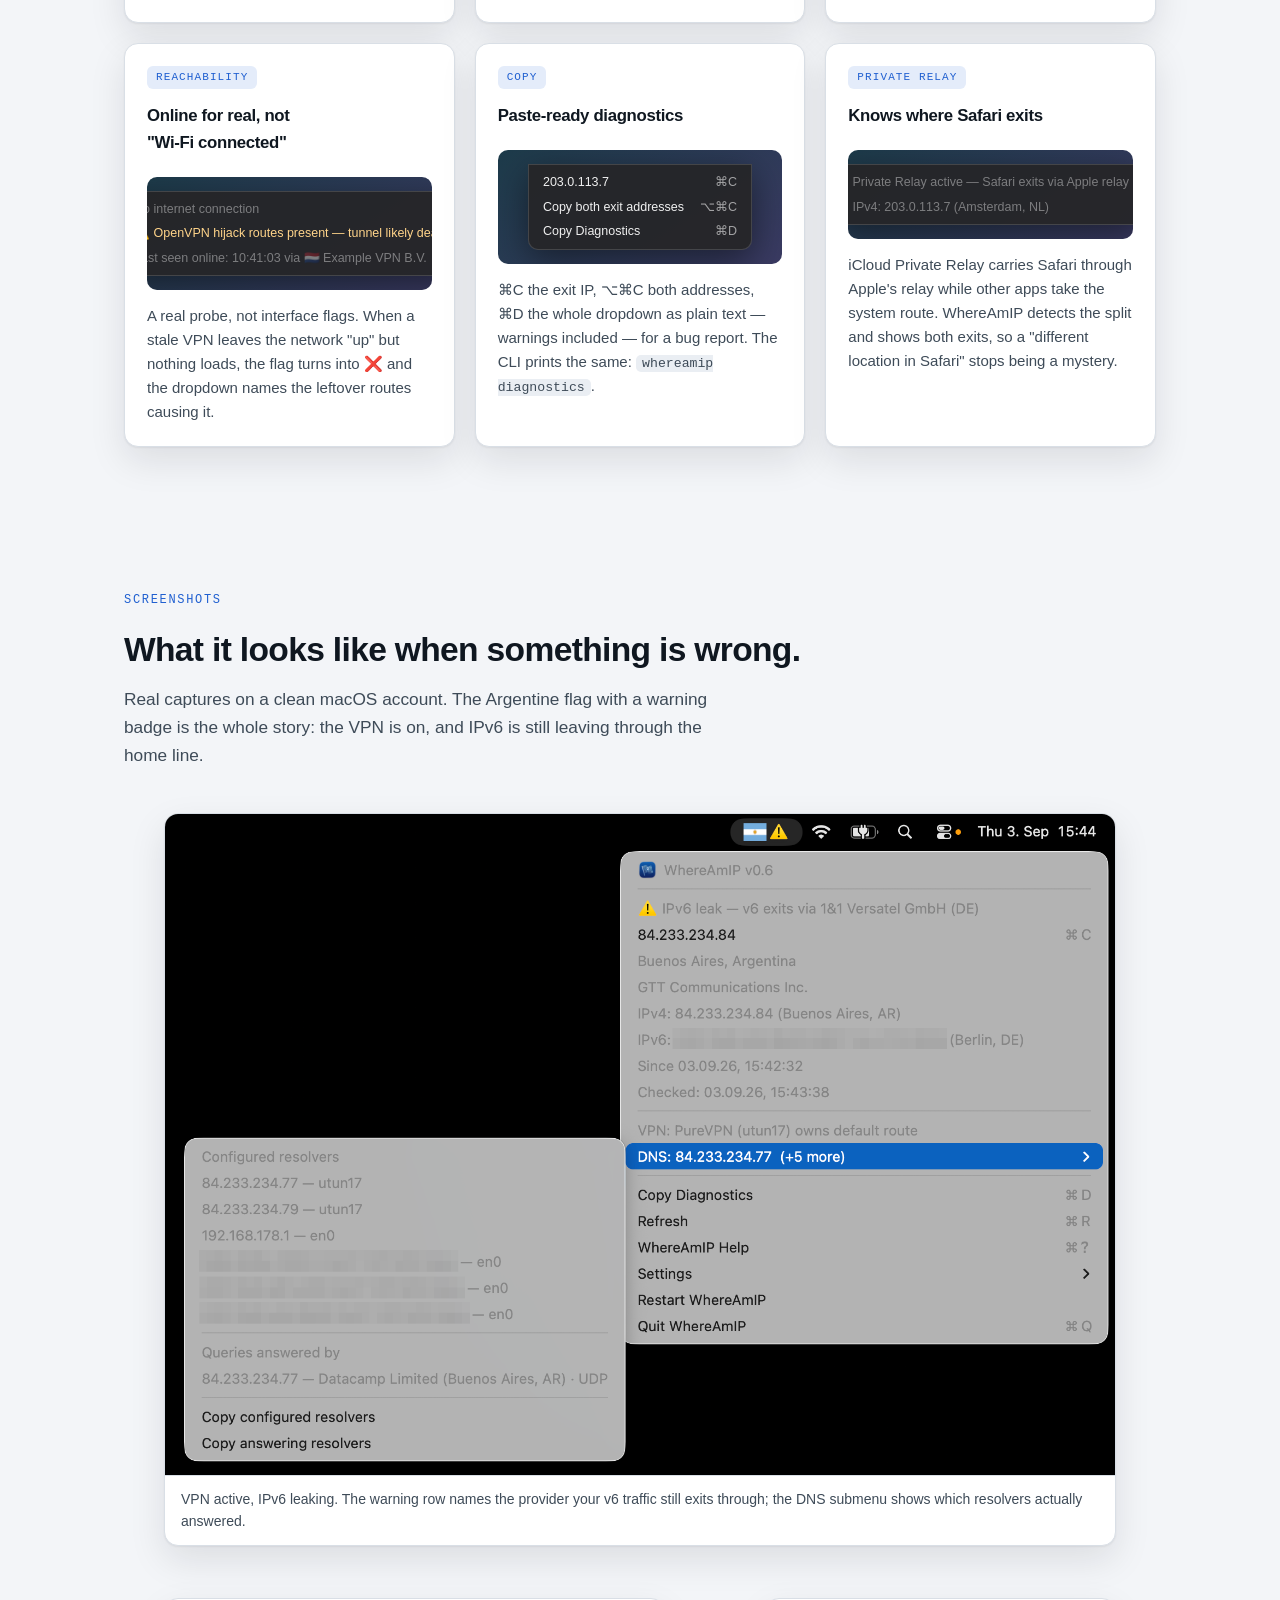
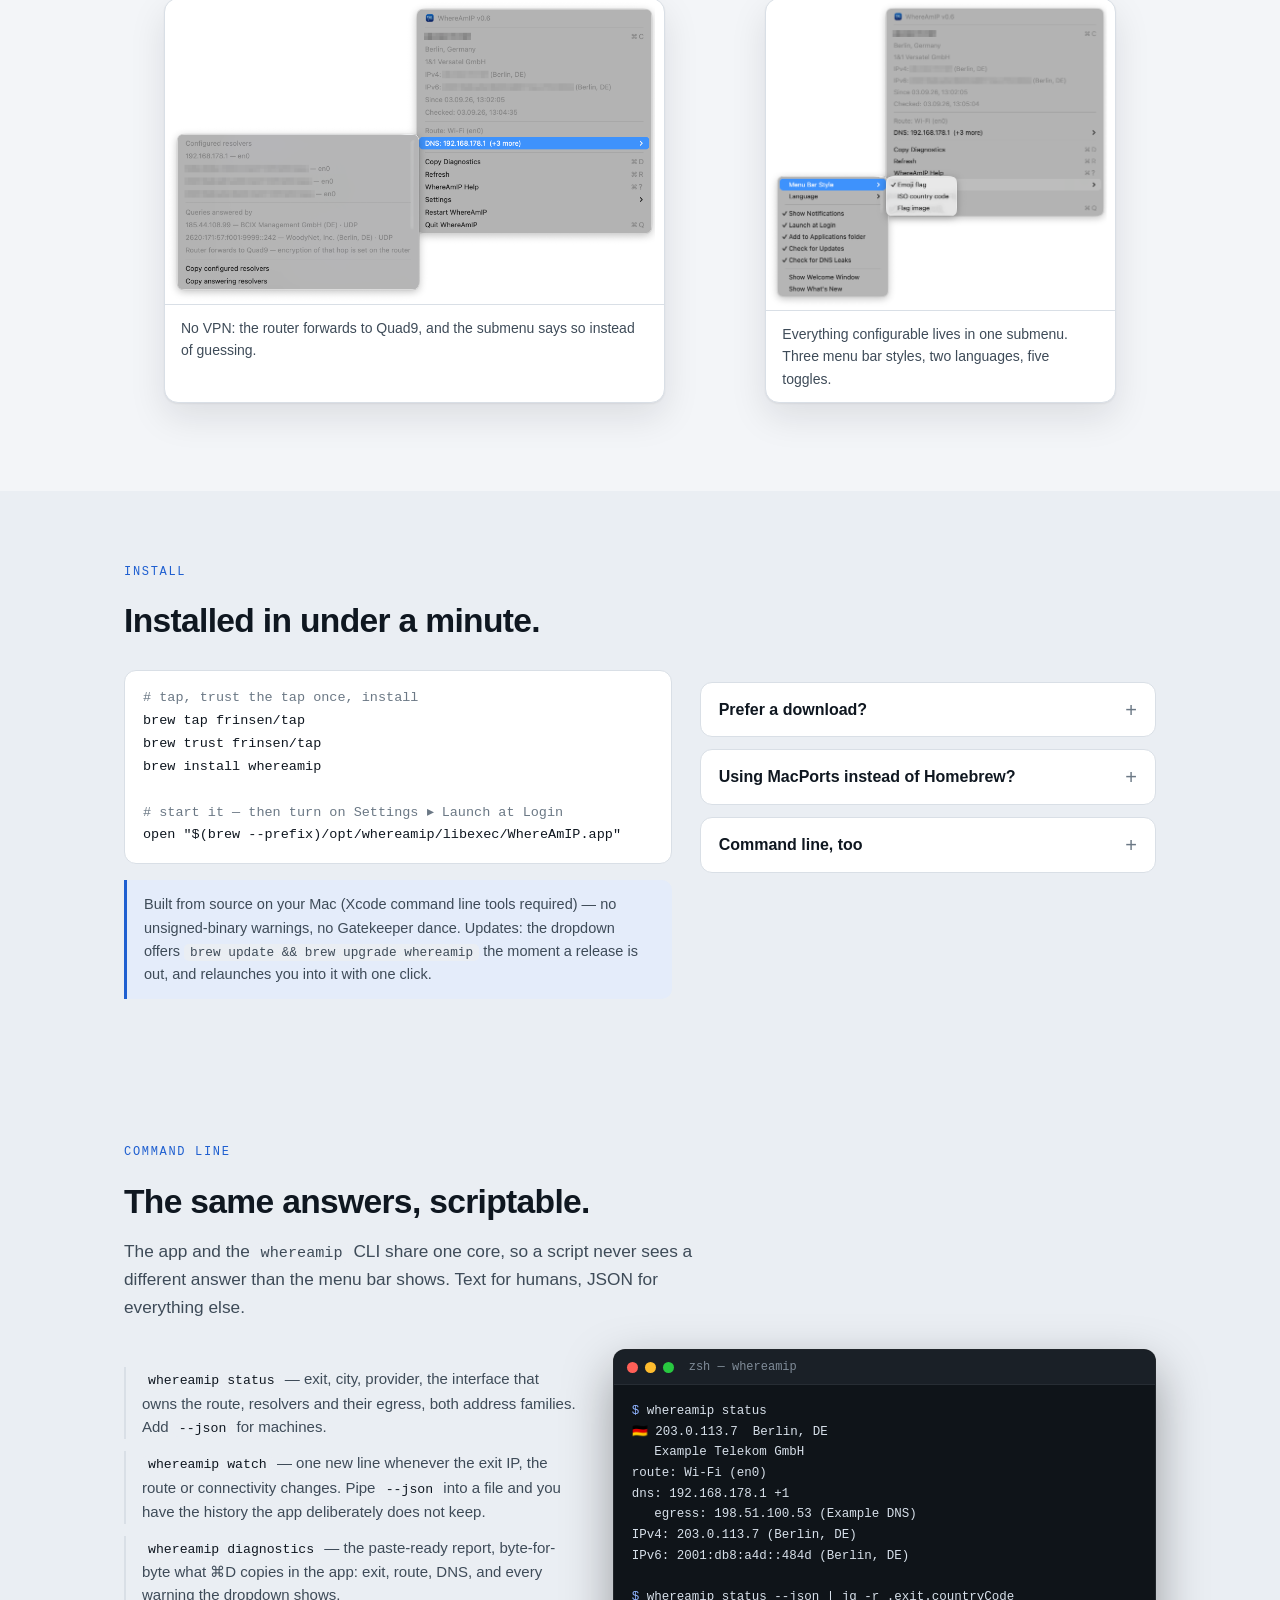
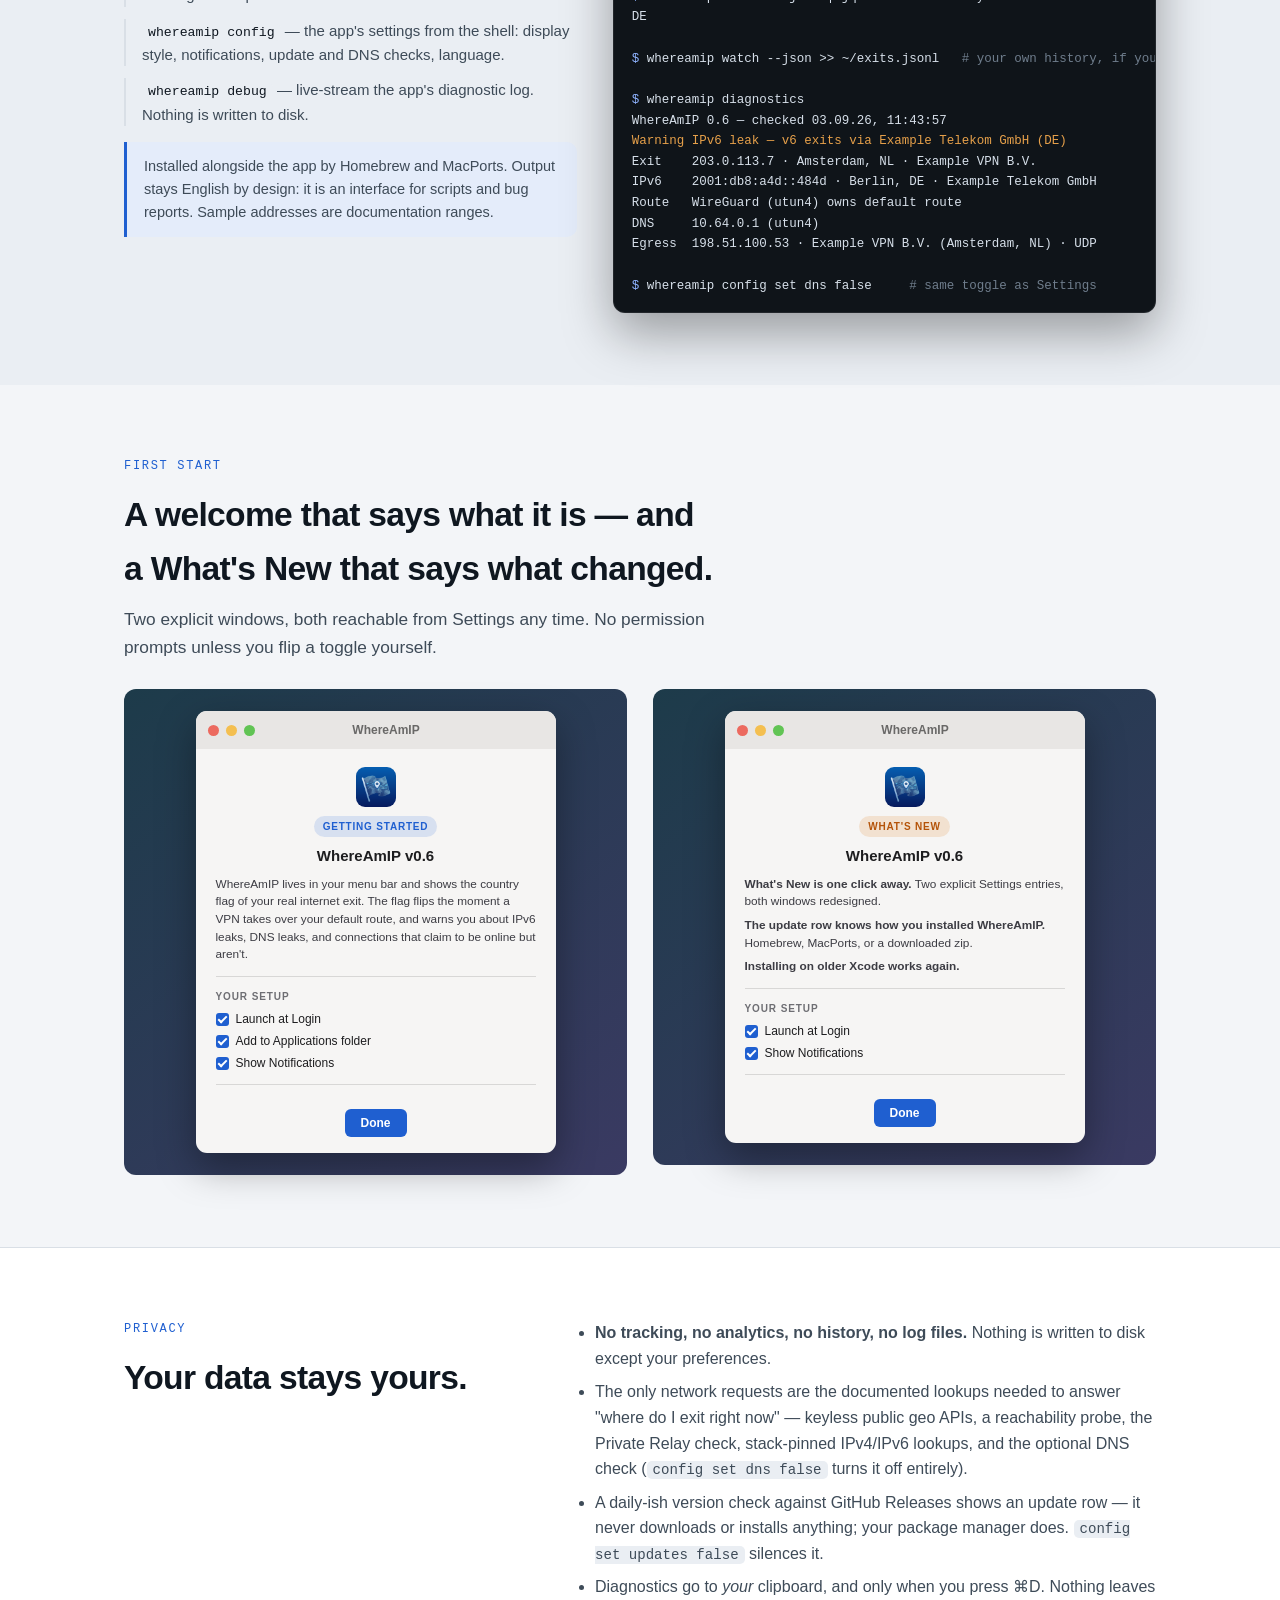
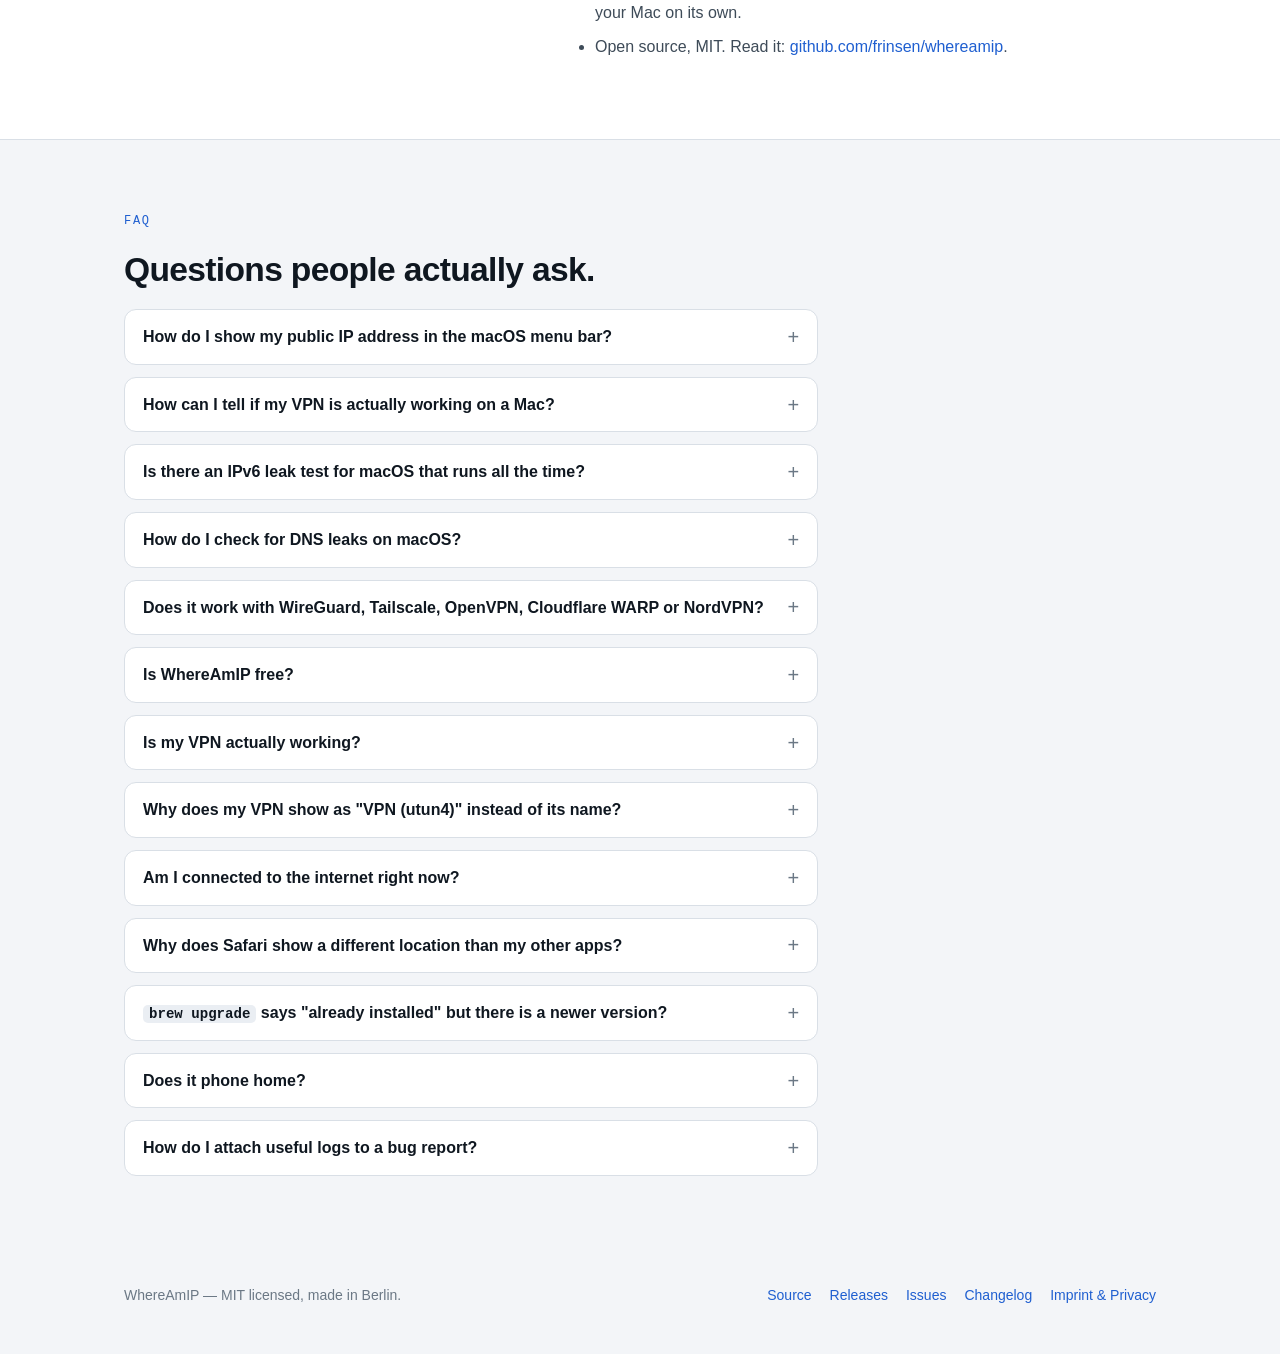
==== commit f150eadc: "Real screenshots: README hero, site gallery, 1200x630 social preview Captured on a clean demo accoun" ====
--- a/docs/index.html
+++ b/docs/index.html
@@ -15,12 +15,14 @@
 <meta property="og:title" content="WhereAmIP – your real internet exit, in the macOS menu bar">
 <meta property="og:description" content="WhereAmIP is a free, open-source macOS menu bar app that shows the country your internet traffic really exits from, names the VPN that owns your route, and warns about IPv6 and DNS leaks, dead connections, and iCloud Private Relay splits. Install with Homebrew or MacPorts.">
 <meta property="og:url" content="https://frinsen.github.io/whereamip/">
-<meta property="og:image" content="https://frinsen.github.io/whereamip/icon-256.png">
-<meta name="twitter:card" content="summary">
+<meta property="og:image" content="https://frinsen.github.io/whereamip/social.png">
+<meta property="og:image:width" content="1200">
+<meta property="og:image:height" content="630">
+<meta name="twitter:card" content="summary_large_image">
 <meta name="twitter:title" content="WhereAmIP – your real internet exit, in the macOS menu bar">
 <meta name="twitter:description" content="WhereAmIP is a free, open-source macOS menu bar app that shows the country your internet traffic really exits from, names the VPN that owns your route, and warns about IPv6 and DNS leaks, dead connections, and iCloud Private Relay splits. Install with Homebrew or MacPorts.">
-<meta name="twitter:image" content="https://frinsen.github.io/whereamip/icon-256.png">
-<script type="application/ld+json">[{"@context": "https://schema.org", "@type": "SoftwareApplication", "name": "WhereAmIP", "operatingSystem": "macOS 13 or later", "applicationCategory": "UtilitiesApplication", "url": "https://frinsen.github.io/whereamip/", "downloadUrl": "https://github.com/frinsen/whereamip/releases/latest", "softwareVersion": "0.6", "license": "https://opensource.org/licenses/MIT", "isAccessibleForFree": true, "offers": {"@type": "Offer", "price": "0", "priceCurrency": "EUR"}, "description": "WhereAmIP is a free, open-source macOS menu bar app that shows the country your internet traffic really exits from, names the VPN that owns your route, and warns about IPv6 and DNS leaks, dead connections, and iCloud Private Relay splits. Install with Homebrew or MacPorts.", "image": "https://frinsen.github.io/whereamip/icon-256.png", "author": {"@type": "Person", "name": "frinsen", "url": "https://github.com/frinsen"}, "codeRepository": "https://github.com/frinsen/whereamip", "featureList": ["Exit country flag in the menu bar", "VPN route ownership detection", "IPv6 leak detection", "DNS resolver and leak detection", "iCloud Private Relay awareness", "Real reachability probe", "Copy diagnostics report", "CLI with JSON output", "English and German"]}, {"@context": "https://schema.org", "@type": "FAQPage", "mainEntity": [{"@type": "Question", "name": "How do I show my public IP address in the macOS menu bar?", "acceptedAnswer": {"@type": "Answer", "text": "Install WhereAmIP. The menu bar shows the flag of the country your traffic exits from (or the ISO code, or a flag image, your choice). Click it for your public IPv4 and IPv6 addresses, city, ISP and the VPN that owns the route. One click copies the address."}}, {"@type": "Question", "name": "How can I tell if my VPN is actually working on a Mac?", "acceptedAnswer": {"@type": "Answer", "text": "Watch the flag. It flips the moment a VPN takes over your default route, because WhereAmIP measures the real exit rather than trusting the VPN app's status. If your VPN says Connected but the flag still shows your home country, your traffic is not going through the tunnel. The dropdown also names the VPN that owns the route."}}, {"@type": "Question", "name": "Is there an IPv6 leak test for macOS that runs all the time?", "acceptedAnswer": {"@type": "Answer", "text": "Yes. Every refresh looks up the IPv4 and IPv6 exits independently. When IPv6 leaves your Mac outside the tunnel while IPv4 goes through the VPN, the dropdown shows an IPv6 leak warning with both exits, and Copy Diagnostics includes it."}}, {"@type": "Question", "name": "How do I check for DNS leaks on macOS?", "acceptedAnswer": {"@type": "Answer", "text": "Open the DNS submenu. It lists the resolvers configured on your Mac and, separately, the resolver addresses that actually answered a set of cache-busting lookups. A resolver answering from outside your VPN is flagged as a leak. The check can be switched off in Settings."}}, {"@type": "Question", "name": "Does it work with WireGuard, Tailscale, OpenVPN, Cloudflare WARP or NordVPN?", "acceptedAnswer": {"@type": "Answer", "text": "It works with any VPN that takes your default route, including WireGuard, OpenVPN, IKEv2, Tailscale exit nodes and Cloudflare WARP. The name comes from the routing table and the network service the client registers, not from a list of apps, so unknown clients still show up as VPN (utunX) with the correct exit."}}, {"@type": "Question", "name": "Is WhereAmIP free?", "acceptedAnswer": {"@type": "Answer", "text": "Free and open source under the MIT license. No account, no Apple ID, no subscription, no ads, no tracking. Install with Homebrew or MacPorts, or download the zip from GitHub."}}, {"@type": "Question", "name": "Is my VPN actually working?", "acceptedAnswer": {"@type": "Answer", "text": "Look at the flag. The moment a VPN takes over your default route, the flag flips, and the dropdown names the VPN that owns the route — based on the routing table, not on which apps are running."}}, {"@type": "Question", "name": "Why does my VPN show as \"VPN (utun4)\" instead of its name?", "acceptedAnswer": {"@type": "Answer", "text": "Because WhereAmIP would rather say less than say something wrong. Any VPN that registers a macOS network service is named automatically; a few are recognised by fingerprint on top (Tailscale, Cloudflare WARP, OpenVPN, and the common commercial clients). Some tunnels register no name anywhere — those get the honest generic label. Press ⌘D: the report says why naming failed, which is exactly what an issue needs to add yours."}}, {"@type": "Question", "name": "Am I connected to the internet right now?", "acceptedAnswer": {"@type": "Answer", "text": "WhereAmIP probes real reachability instead of trusting Wi-Fi status. If the network looks up but nothing loads — a classic stale-VPN symptom — the flag becomes an offline symbol, and if leftover OpenVPN hijack routes are the cause, the dropdown says so."}}, {"@type": "Question", "name": "Why does Safari show a different location than my other apps?", "acceptedAnswer": {"@type": "Answer", "text": "That's iCloud Private Relay carrying Safari through Apple's relay while everything else takes the system route. WhereAmIP detects the split and shows both exits."}}, {"@type": "Question", "name": "brew upgrade says \"already installed\" but there is a newer version?", "acceptedAnswer": {"@type": "Answer", "text": "Your tap clone is stale — Homebrew's API mode refreshes its own data, not third-party tap clones. Run brew update && brew upgrade whereamip; that is exactly what the dropdown's update row copies for you."}}, {"@type": "Question", "name": "Does it phone home?", "acceptedAnswer": {"@type": "Answer", "text": "No. No accounts, no API keys, no tracking — see Privacy above for the complete list of requests it does make, and the switches that turn the optional ones off."}}, {"@type": "Question", "name": "How do I attach useful logs to a bug report?", "acceptedAnswer": {"@type": "Answer", "text": "⌘D in the dropdown (or whereamip diagnostics) copies a compact report of everything the app currently sees, warnings included. For a live trace, whereamip debug streams the diagnostic log — nothing is written to disk before or after."}}]}]</script>
+<meta name="twitter:image" content="https://frinsen.github.io/whereamip/social.png">
+<script type="application/ld+json">[{"@context": "https://schema.org", "@type": "SoftwareApplication", "name": "WhereAmIP", "operatingSystem": "macOS 13 or later", "applicationCategory": "UtilitiesApplication", "url": "https://frinsen.github.io/whereamip/", "downloadUrl": "https://github.com/frinsen/whereamip/releases/latest", "softwareVersion": "0.6", "license": "https://opensource.org/licenses/MIT", "isAccessibleForFree": true, "offers": {"@type": "Offer", "price": "0", "priceCurrency": "EUR"}, "description": "WhereAmIP is a free, open-source macOS menu bar app that shows the country your internet traffic really exits from, names the VPN that owns your route, and warns about IPv6 and DNS leaks, dead connections, and iCloud Private Relay splits. Install with Homebrew or MacPorts.", "image": "https://frinsen.github.io/whereamip/icon-256.png", "author": {"@type": "Person", "name": "frinsen", "url": "https://github.com/frinsen"}, "codeRepository": "https://github.com/frinsen/whereamip", "featureList": ["Exit country flag in the menu bar", "VPN route ownership detection", "IPv6 leak detection", "DNS resolver and leak detection", "iCloud Private Relay awareness", "Real reachability probe", "Copy diagnostics report", "CLI with JSON output", "English and German"], "screenshot": ["https://frinsen.github.io/whereamip/screenshot.png", "https://frinsen.github.io/whereamip/screenshot-dns.png", "https://frinsen.github.io/whereamip/screenshot-settings.png"]}, {"@context": "https://schema.org", "@type": "FAQPage", "mainEntity": [{"@type": "Question", "name": "How do I show my public IP address in the macOS menu bar?", "acceptedAnswer": {"@type": "Answer", "text": "Install WhereAmIP. The menu bar shows the flag of the country your traffic exits from (or the ISO code, or a flag image, your choice). Click it for your public IPv4 and IPv6 addresses, city, ISP and the VPN that owns the route. One click copies the address."}}, {"@type": "Question", "name": "How can I tell if my VPN is actually working on a Mac?", "acceptedAnswer": {"@type": "Answer", "text": "Watch the flag. It flips the moment a VPN takes over your default route, because WhereAmIP measures the real exit rather than trusting the VPN app's status. If your VPN says Connected but the flag still shows your home country, your traffic is not going through the tunnel. The dropdown also names the VPN that owns the route."}}, {"@type": "Question", "name": "Is there an IPv6 leak test for macOS that runs all the time?", "acceptedAnswer": {"@type": "Answer", "text": "Yes. Every refresh looks up the IPv4 and IPv6 exits independently. When IPv6 leaves your Mac outside the tunnel while IPv4 goes through the VPN, the dropdown shows an IPv6 leak warning with both exits, and Copy Diagnostics includes it."}}, {"@type": "Question", "name": "How do I check for DNS leaks on macOS?", "acceptedAnswer": {"@type": "Answer", "text": "Open the DNS submenu. It lists the resolvers configured on your Mac and, separately, the resolver addresses that actually answered a set of cache-busting lookups. A resolver answering from outside your VPN is flagged as a leak. The check can be switched off in Settings."}}, {"@type": "Question", "name": "Does it work with WireGuard, Tailscale, OpenVPN, Cloudflare WARP or NordVPN?", "acceptedAnswer": {"@type": "Answer", "text": "It works with any VPN that takes your default route, including WireGuard, OpenVPN, IKEv2, Tailscale exit nodes and Cloudflare WARP. The name comes from the routing table and the network service the client registers, not from a list of apps, so unknown clients still show up as VPN (utunX) with the correct exit."}}, {"@type": "Question", "name": "Is WhereAmIP free?", "acceptedAnswer": {"@type": "Answer", "text": "Free and open source under the MIT license. No account, no Apple ID, no subscription, no ads, no tracking. Install with Homebrew or MacPorts, or download the zip from GitHub."}}, {"@type": "Question", "name": "Is my VPN actually working?", "acceptedAnswer": {"@type": "Answer", "text": "Look at the flag. The moment a VPN takes over your default route, the flag flips, and the dropdown names the VPN that owns the route — based on the routing table, not on which apps are running."}}, {"@type": "Question", "name": "Why does my VPN show as \"VPN (utun4)\" instead of its name?", "acceptedAnswer": {"@type": "Answer", "text": "Because WhereAmIP would rather say less than say something wrong. Any VPN that registers a macOS network service is named automatically; a few are recognised by fingerprint on top (Tailscale, Cloudflare WARP, OpenVPN, and the common commercial clients). Some tunnels register no name anywhere — those get the honest generic label. Press ⌘D: the report says why naming failed, which is exactly what an issue needs to add yours."}}, {"@type": "Question", "name": "Am I connected to the internet right now?", "acceptedAnswer": {"@type": "Answer", "text": "WhereAmIP probes real reachability instead of trusting Wi-Fi status. If the network looks up but nothing loads — a classic stale-VPN symptom — the flag becomes an offline symbol, and if leftover OpenVPN hijack routes are the cause, the dropdown says so."}}, {"@type": "Question", "name": "Why does Safari show a different location than my other apps?", "acceptedAnswer": {"@type": "Answer", "text": "That's iCloud Private Relay carrying Safari through Apple's relay while everything else takes the system route. WhereAmIP detects the split and shows both exits."}}, {"@type": "Question", "name": "brew upgrade says \"already installed\" but there is a newer version?", "acceptedAnswer": {"@type": "Answer", "text": "Your tap clone is stale — Homebrew's API mode refreshes its own data, not third-party tap clones. Run brew update && brew upgrade whereamip; that is exactly what the dropdown's update row copies for you."}}, {"@type": "Question", "name": "Does it phone home?", "acceptedAnswer": {"@type": "Answer", "text": "No. No accounts, no API keys, no tracking — see Privacy above for the complete list of requests it does make, and the switches that turn the optional ones off."}}, {"@type": "Question", "name": "How do I attach useful logs to a bug report?", "acceptedAnswer": {"@type": "Answer", "text": "⌘D in the dropdown (or whereamip diagnostics) copies a compact report of everything the app currently sees, warnings included. For a live trace, whereamip debug streams the diagnostic log — nothing is written to disk before or after."}}]}]</script>
 <link rel="stylesheet" href="fonts/fonts.css">
 <style>
 :root{
@@ -161,6 +163,12 @@
 .term pre{margin:0; background:transparent; border:0; border-radius:0; padding:16px 18px; font-size:12.5px; line-height:1.65; color:#d7e0ea}
 .term .p{color:#8fb3ff} .term .c{color:#6f7d8c} .term .w{color:#e6a04a} .term .k{color:#9fb0c8}
 @media (max-width:900px){ .cli{grid-template-columns:1fr} }
+.shots{display:grid; grid-template-columns:1.35fr 1fr; gap:20px; margin-top:28px}
+.shot{background:var(--surface); border:1px solid var(--line); border-radius:14px; overflow:hidden; box-shadow:var(--shadow)}
+.shot img{display:block; width:100%; height:auto}
+.shot figcaption{padding:12px 16px; font-size:14px; color:var(--ink-2); border-top:1px solid var(--line)}
+.shot.wide{grid-column:1 / -1}
+@media (max-width:820px){ .shots{grid-template-columns:1fr} }
 .stage{border-radius:12px; padding:22px 18px; background:linear-gradient(146deg,#1d3b4a,#3a3a62); display:flex; justify-content:center}
 .win{width:min(360px,100%); border-radius:11px; overflow:hidden; background:#f6f5f4; color:#1d1d1f; box-shadow:0 14px 38px rgba(0,0,0,.35); font-family:-apple-system,BlinkMacSystemFont,sans-serif; font-size:12.5px; line-height:1.5}
 .tbar{display:flex; gap:7px; padding:10px 12px; background:#e8e6e4; align-items:center}
@@ -197,7 +205,7 @@
 <nav aria-label="Site"><div class="wrap">
   <a class="brand" href="#top"><img src="[data-uri]" alt=""> WhereAmIP</a>
   <div class="links">
-    <a href="#features">Features</a><a href="#install">Install</a><a href="#cli">CLI</a><a href="#faq">FAQ</a>
+    <a href="#features">Features</a><a href="#screenshots">Screenshots</a><a href="#install">Install</a><a href="#cli">CLI</a><a href="#faq">FAQ</a>
     <a class="gh" href="https://github.com/frinsen/whereamip">GitHub</a>
   </div>
 </div></nav>
@@ -333,6 +341,17 @@
       </div></div>
       <p>iCloud Private Relay carries Safari through Apple's relay while other apps take the system route. WhereAmIP detects the split and shows both exits, so a "different location in Safari" stops being a mystery.</p></div>
 
+  </div>
+</div></section>
+
+<section id="screenshots"><div class="wrap">
+  <p class="eyebrow">Screenshots</p>
+  <h2>What it looks like when something is wrong.</h2>
+  <p class="lead">Real captures on a clean macOS account. The Argentine flag with a warning badge is the whole story: the VPN is on, and IPv6 is still leaving through the home line.</p>
+  <div class="shots">
+    <figure class="shot wide"><img src="screenshot.png" width="1739" height="1209" loading="lazy" alt="Menu bar with an Argentine flag and warning badge; the dropdown shows an IPv6 leak warning, the exit in Buenos Aires via PureVPN, and the DNS submenu listing configured and answering resolvers"><figcaption>VPN active, IPv6 leaking. The warning row names the provider your v6 traffic still exits through; the DNS submenu shows which resolvers actually answered.</figcaption></figure>
+    <figure class="shot"><img src="screenshot-dns.png" width="1896" height="1160" loading="lazy" alt="DNS submenu without a VPN: configured resolvers on en0, queries answered by Quad9 addresses, and a note that the router forwards to Quad9"><figcaption>No VPN: the router forwards to Quad9, and the submenu says so instead of guessing.</figcaption></figure>
+    <figure class="shot"><img src="screenshot-settings.png" width="1432" height="1278" loading="lazy" alt="Settings submenu with Menu Bar Style (Emoji flag, ISO country code, Flag image), Language, and toggles for notifications, login item, updates and DNS leak checks"><figcaption>Everything configurable lives in one submenu. Three menu bar styles, two languages, five toggles.</figcaption></figure>
   </div>
 </div></section>
 
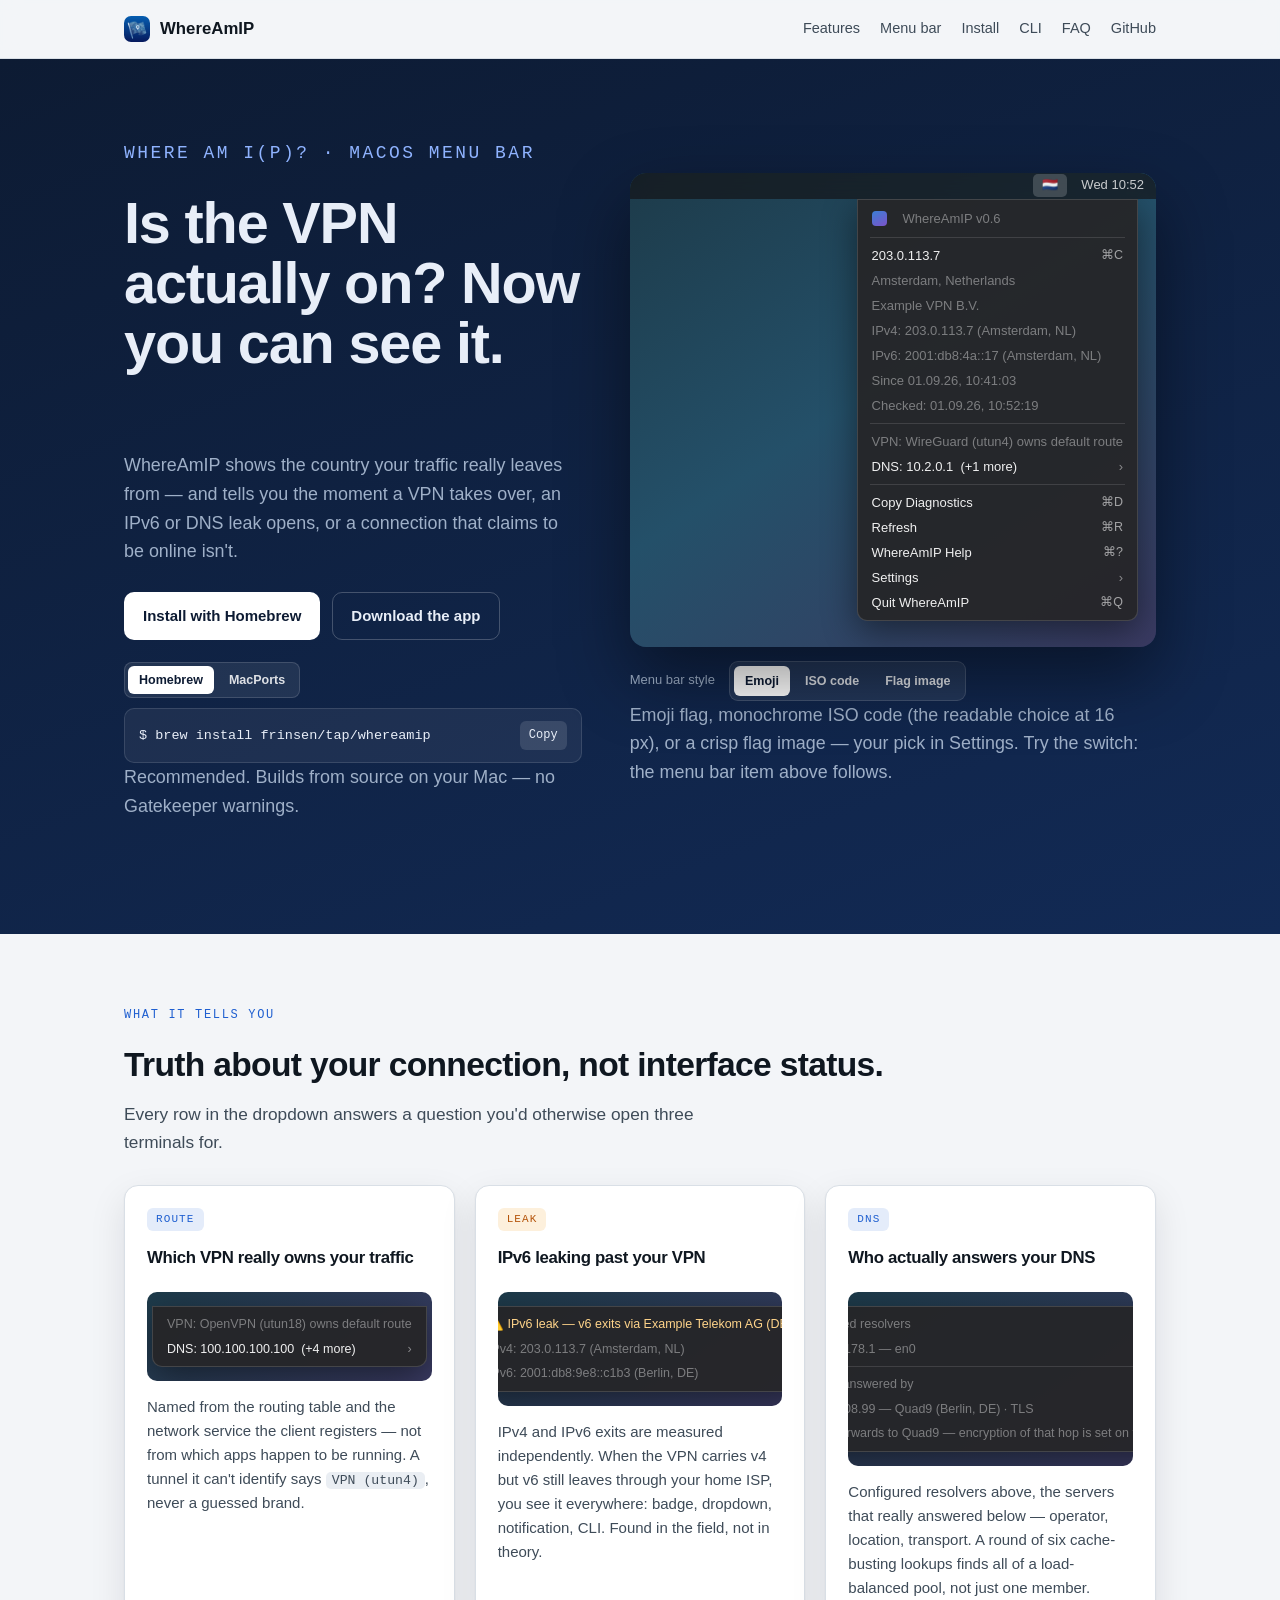
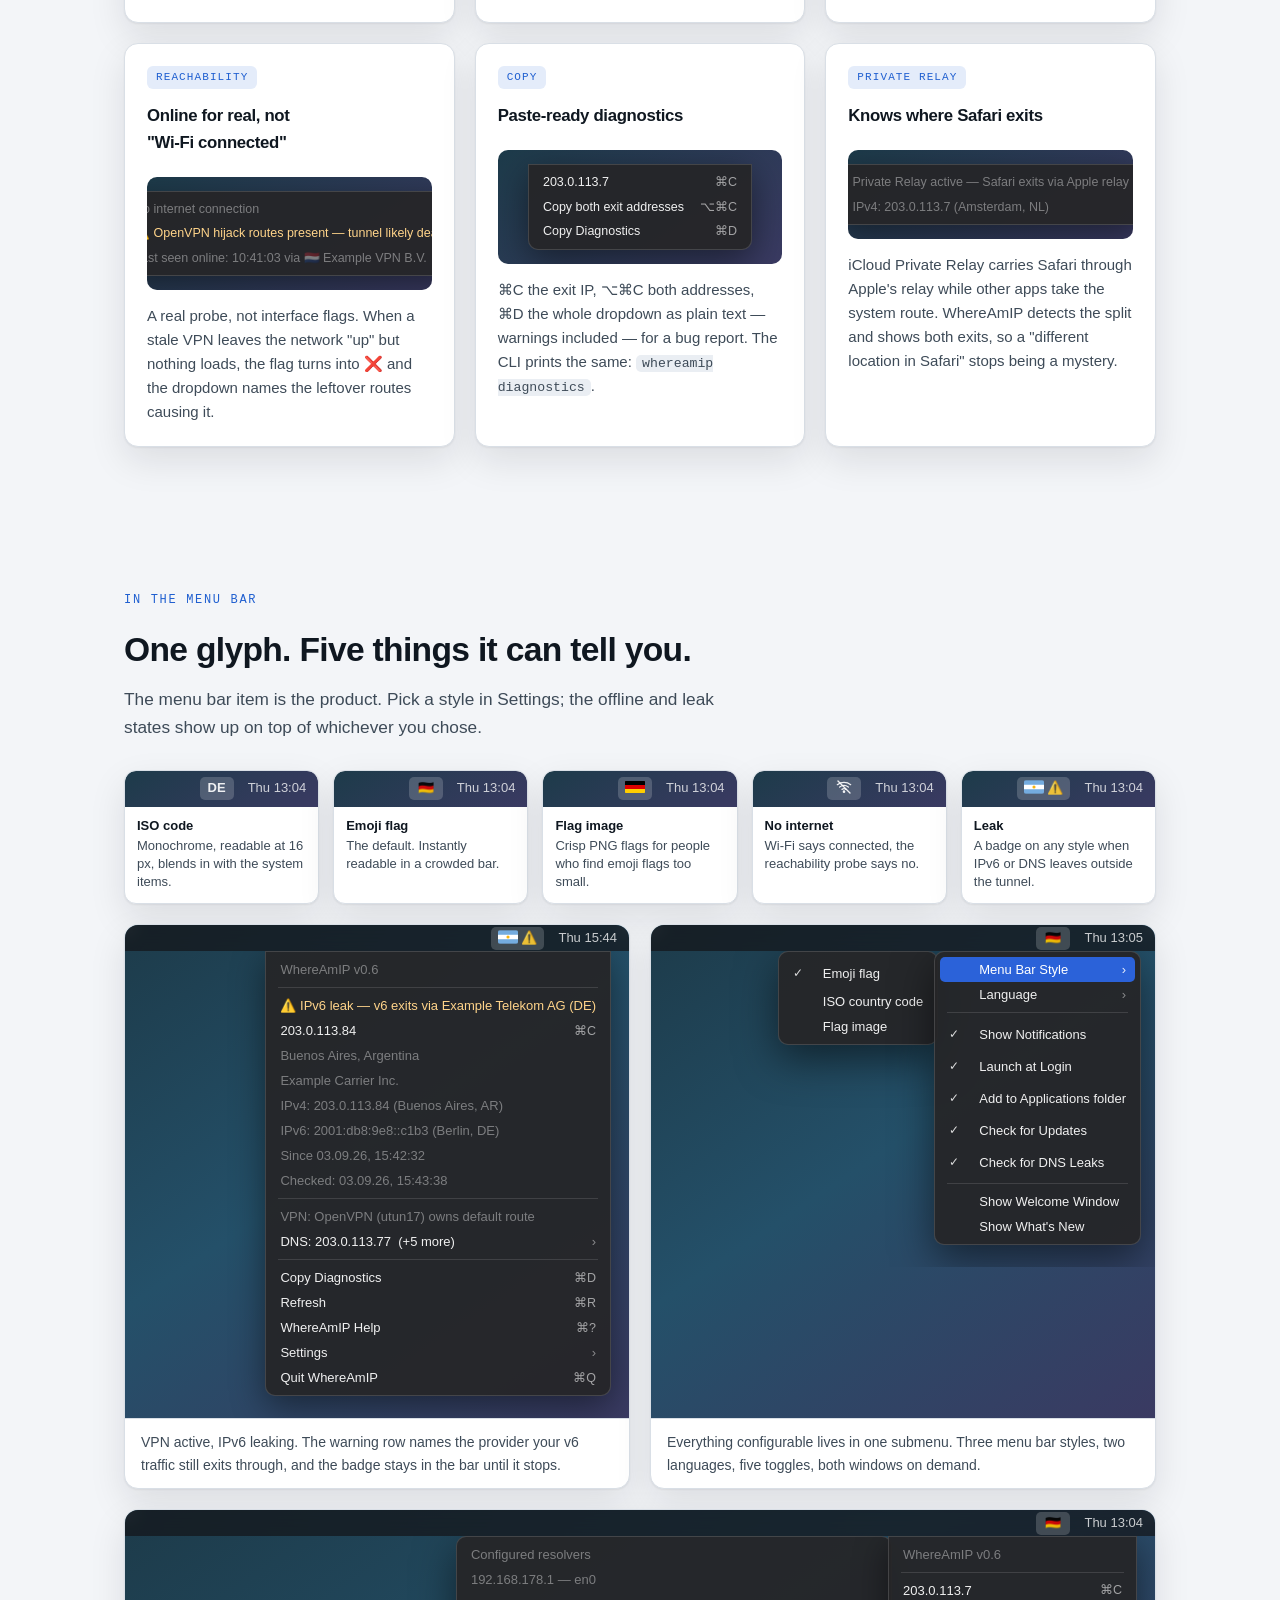
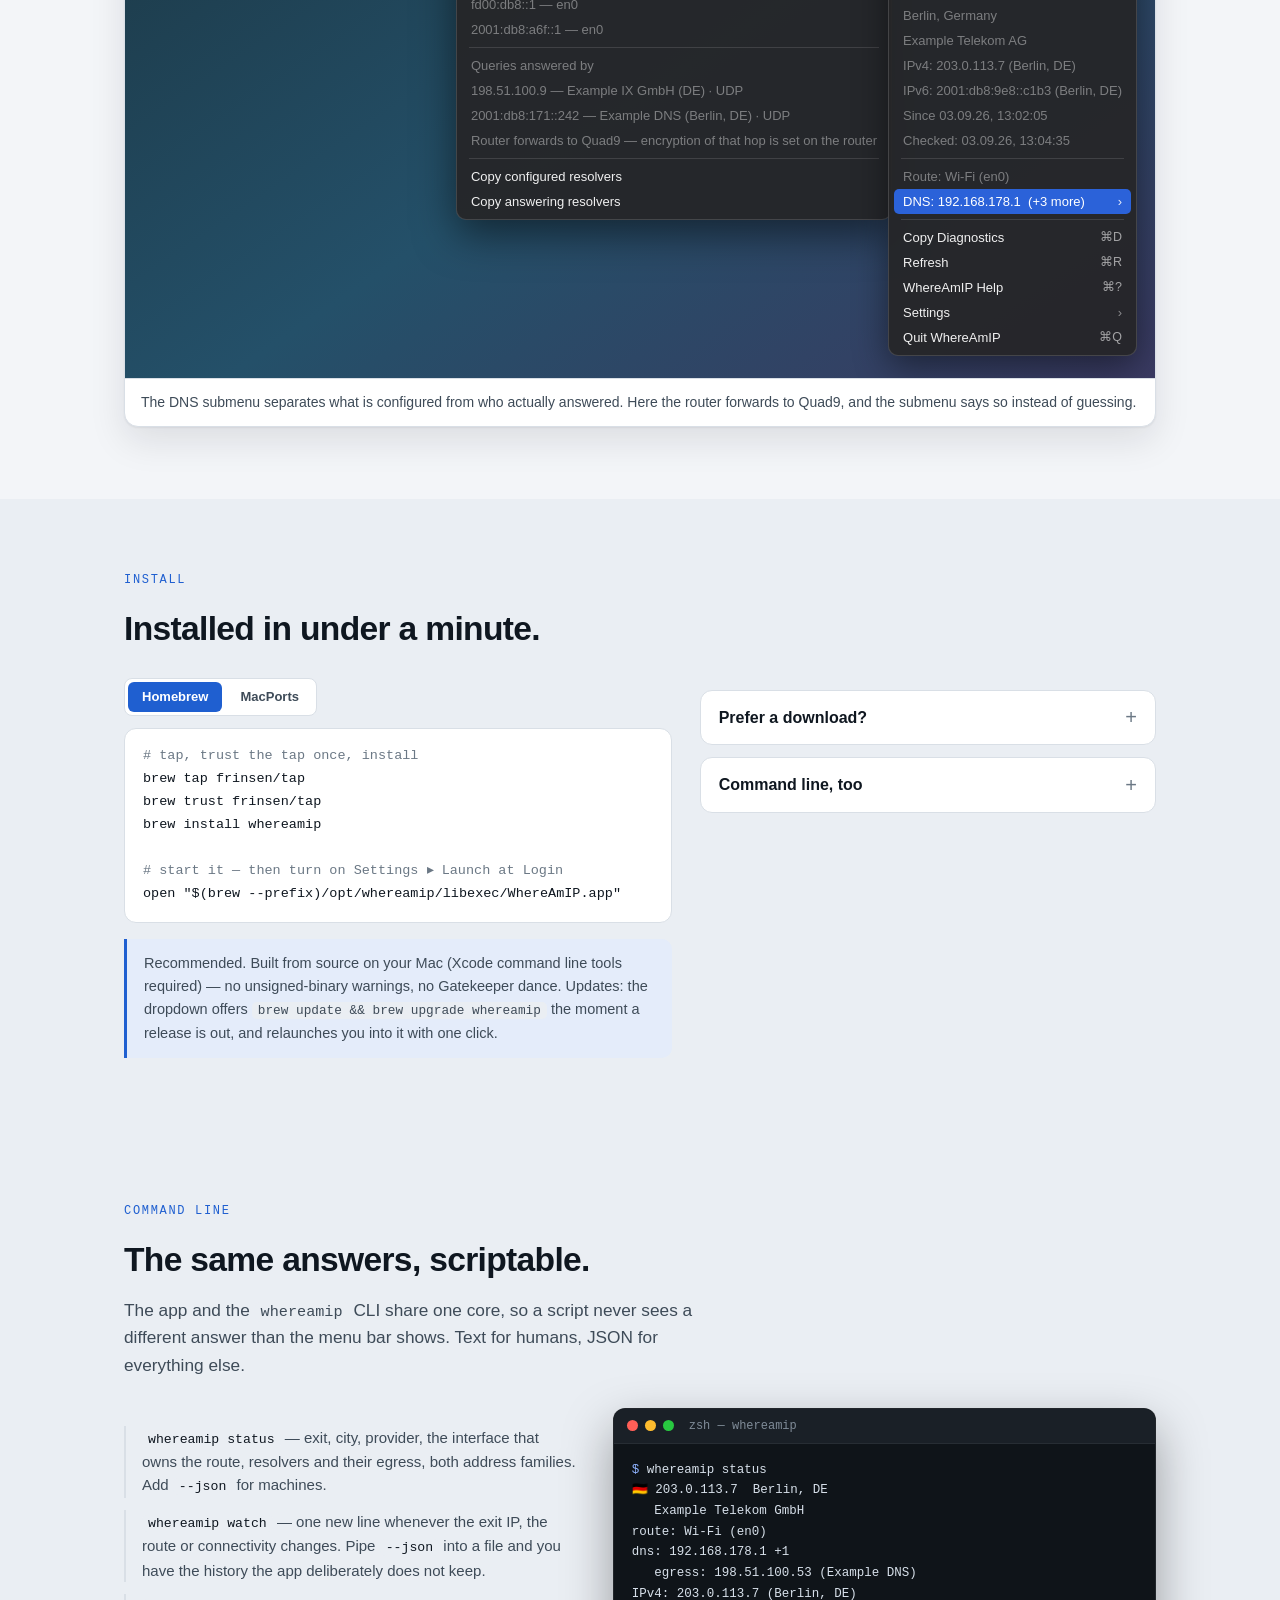
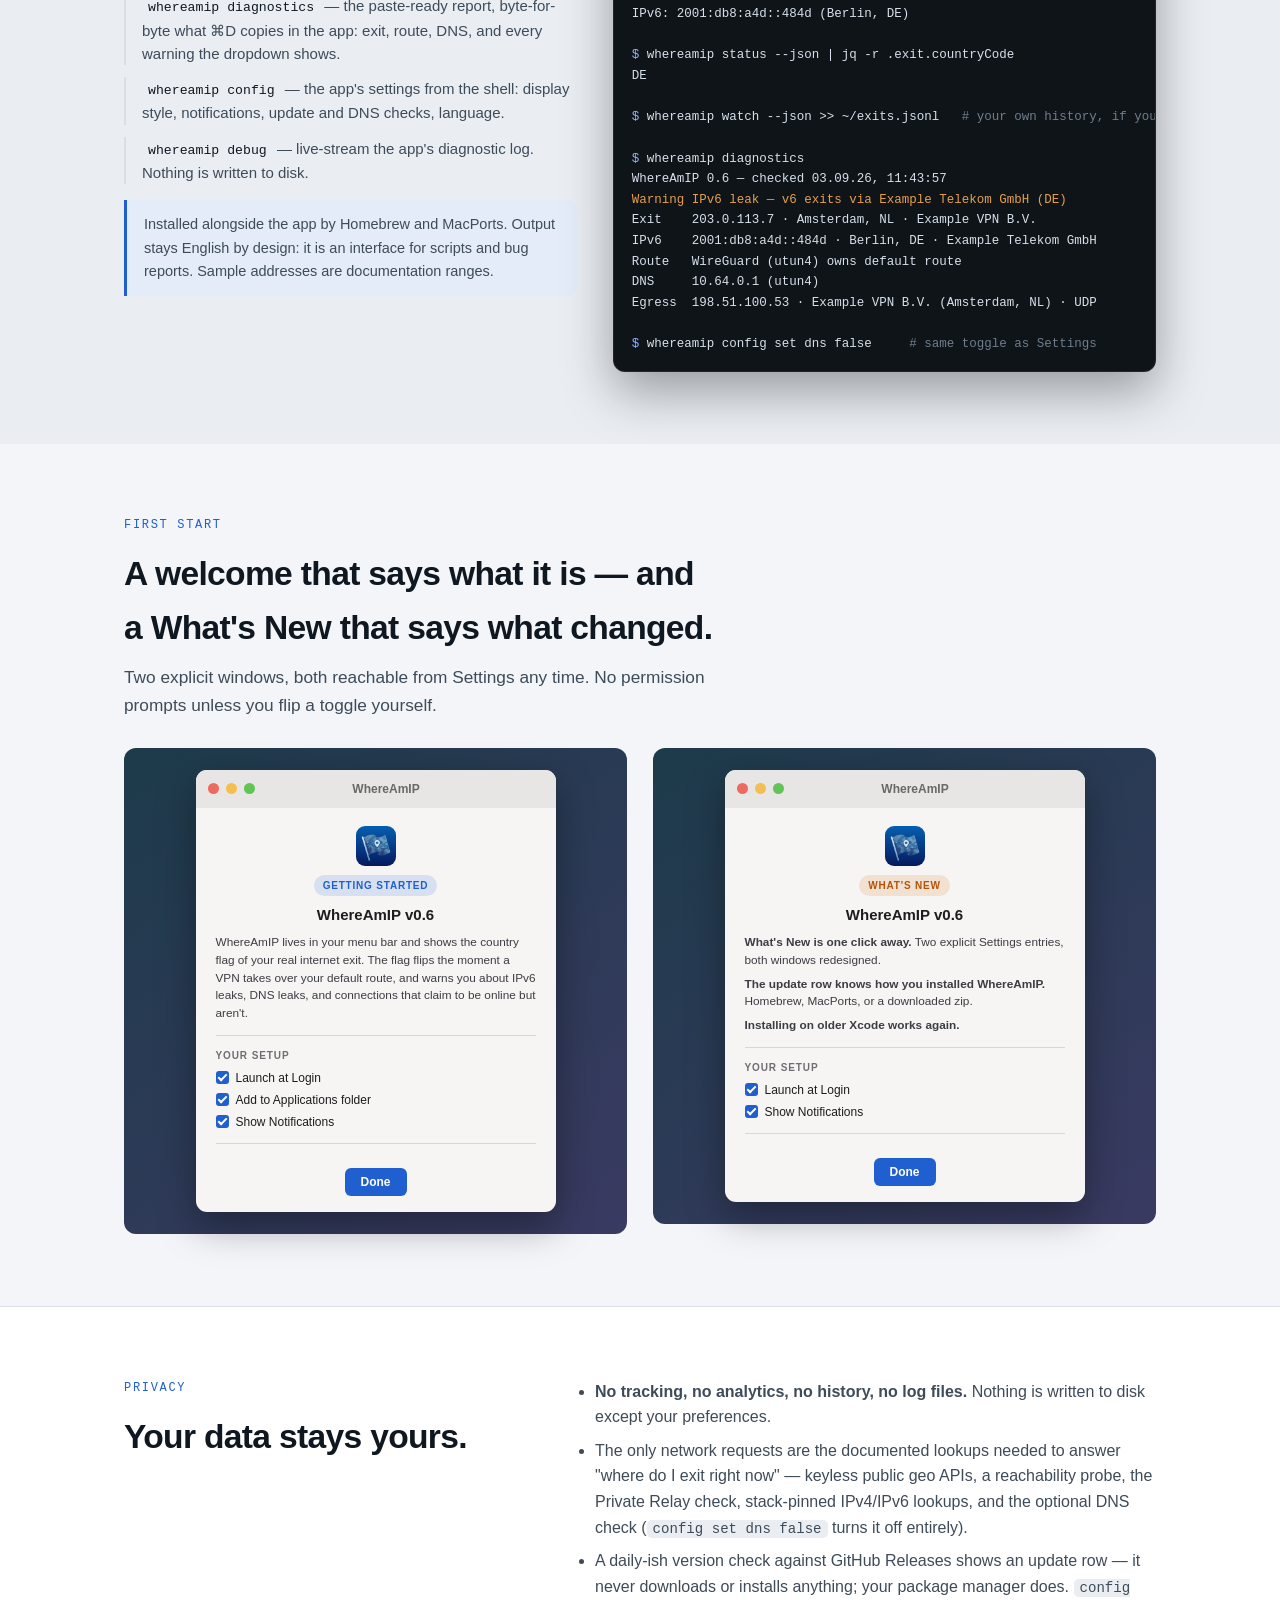
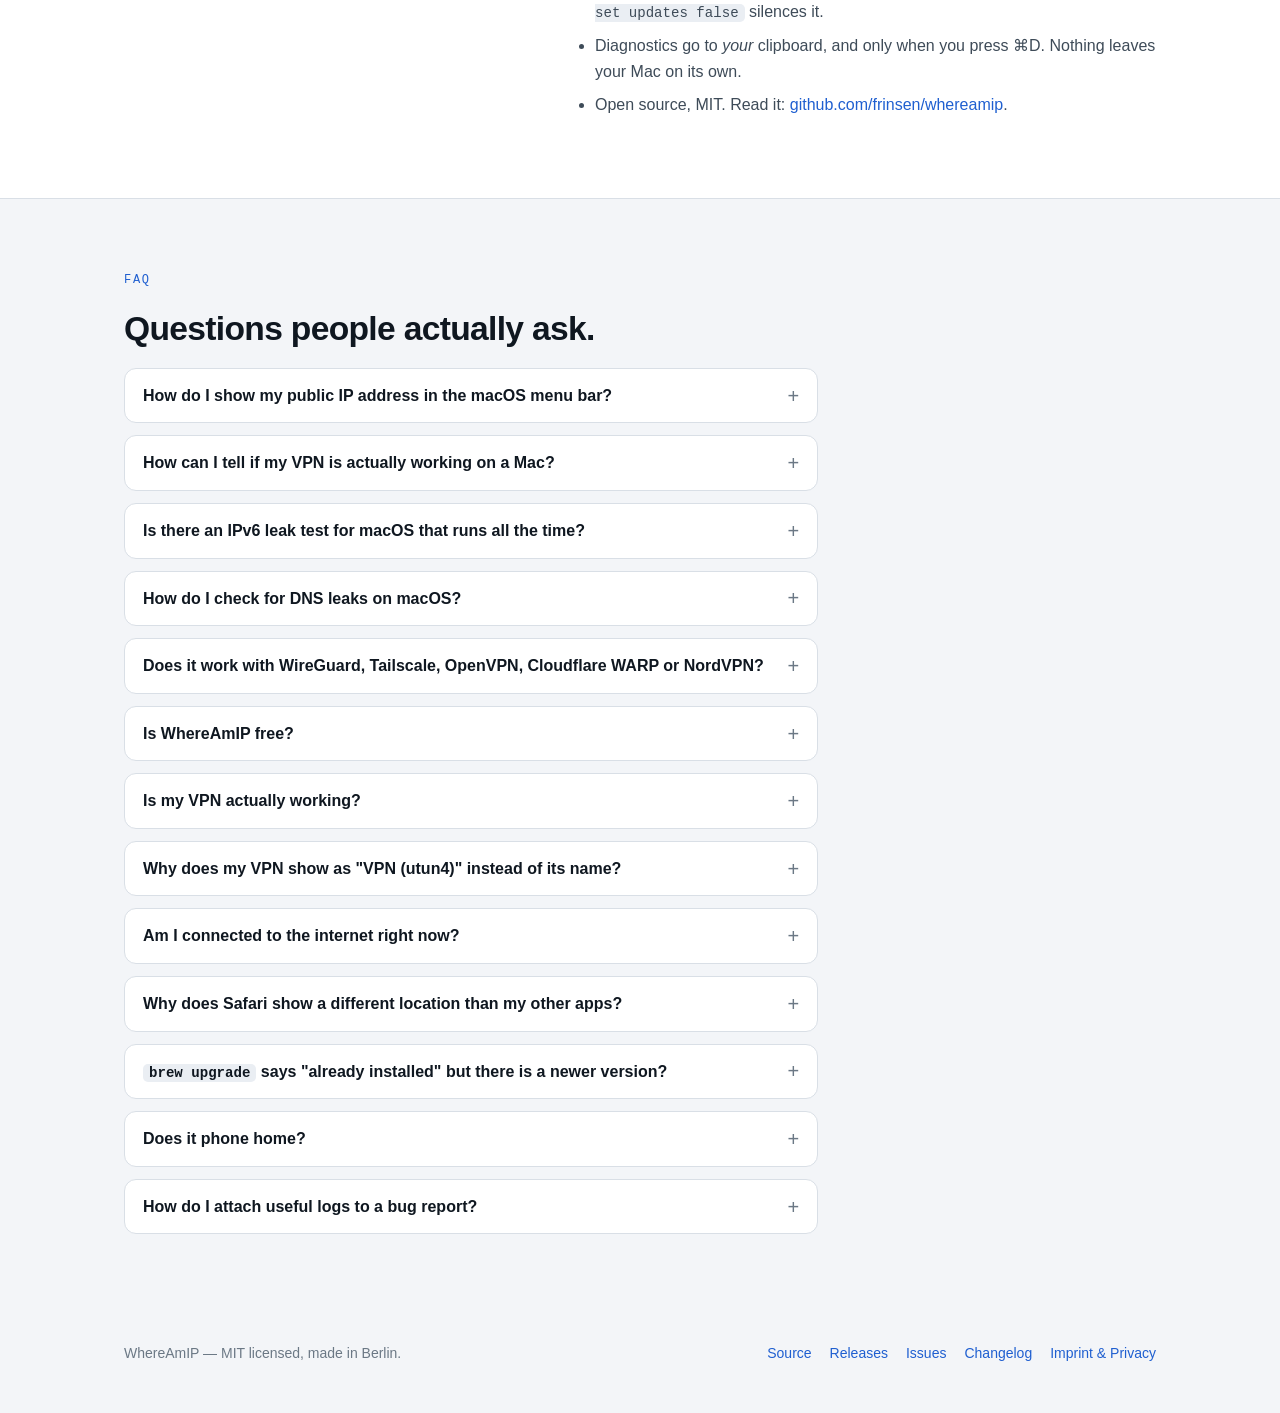
==== commit 526de27c: "site: menu-bar states + dropdown scenes as mockups; Homebrew/MacPorts tabs in Install Replaces the P" ====
--- a/docs/index.html
+++ b/docs/index.html
@@ -163,12 +163,27 @@
 .term pre{margin:0; background:transparent; border:0; border-radius:0; padding:16px 18px; font-size:12.5px; line-height:1.65; color:#d7e0ea}
 .term .p{color:#8fb3ff} .term .c{color:#6f7d8c} .term .w{color:#e6a04a} .term .k{color:#9fb0c8}
 @media (max-width:900px){ .cli{grid-template-columns:1fr} }
-.shots{display:grid; grid-template-columns:1.35fr 1fr; gap:20px; margin-top:28px}
-.shot{background:var(--surface); border:1px solid var(--line); border-radius:14px; overflow:hidden; box-shadow:var(--shadow)}
-.shot img{display:block; width:100%; height:auto}
-.shot figcaption{padding:12px 16px; font-size:14px; color:var(--ink-2); border-top:1px solid var(--line)}
-.shot.wide{grid-column:1 / -1}
-@media (max-width:820px){ .shots{grid-template-columns:1fr} }
+.states{display:grid; grid-template-columns:repeat(5,1fr); gap:14px; margin-top:28px}
+.state{background:var(--surface); border:1px solid var(--line); border-radius:12px; overflow:hidden; box-shadow:var(--shadow)}
+.state .menubar{height:36px; background:linear-gradient(146deg,#1d3b4a,#3a3a62); justify-content:flex-end; font-size:13px}
+.state .cap{padding:10px 12px 12px; font-size:13px; color:var(--ink-2); line-height:1.4}
+.state .cap b{display:block; color:var(--ink); font-weight:600; margin-bottom:2px}
+.menubar .ours svg.sym{width:16px; height:16px; border-radius:0; vertical-align:-3px}
+.scenes{display:grid; grid-template-columns:1fr 1fr; gap:20px; margin-top:20px}
+.scene{background:var(--surface); border:1px solid var(--line); border-radius:14px; overflow:hidden; box-shadow:var(--shadow); display:flex; flex-direction:column}
+.scene .desk{border-radius:0; box-shadow:none; flex:1}
+.scene .deskbody{align-items:flex-start; justify-content:flex-end; padding-bottom:22px}
+.scene .cap{padding:12px 16px; font-size:14px; color:var(--ink-2); border-top:1px solid var(--line)}
+.scene.wide{grid-column:1 / -1}
+.menu.sub{border-radius:10px; margin-right:-4px; box-shadow:0 14px 40px rgba(0,0,0,.5)}
+.row.hl{background:#2b62d9; color:#fff} .row.hl .chev{opacity:.9}
+.row .chk{width:14px; display:inline-block; opacity:.9}
+.row.head{color:rgba(255,255,255,.4)}
+@media (max-width:900px){ .states{grid-template-columns:repeat(2,1fr)} .scenes{grid-template-columns:1fr} .scene.wide{grid-column:auto} }
+.itabs{display:inline-flex; gap:4px; background:var(--surface); border:1px solid var(--line); padding:3px; border-radius:8px; margin-bottom:12px}
+.itabs button{font:inherit; font-size:13px; font-weight:600; color:var(--ink-2); background:transparent; border:0; border-radius:6px; padding:5px 14px; cursor:pointer}
+.itabs button[aria-pressed="true"]{background:var(--accent); color:var(--accent-ink)}
+.itabs button:focus-visible{outline:2px solid var(--accent)}
 .stage{border-radius:12px; padding:22px 18px; background:linear-gradient(146deg,#1d3b4a,#3a3a62); display:flex; justify-content:center}
 .win{width:min(360px,100%); border-radius:11px; overflow:hidden; background:#f6f5f4; color:#1d1d1f; box-shadow:0 14px 38px rgba(0,0,0,.35); font-family:-apple-system,BlinkMacSystemFont,sans-serif; font-size:12.5px; line-height:1.5}
 .tbar{display:flex; gap:7px; padding:10px 12px; background:#e8e6e4; align-items:center}
@@ -205,7 +220,7 @@
 <nav aria-label="Site"><div class="wrap">
   <a class="brand" href="#top"><img src="[data-uri]" alt=""> WhereAmIP</a>
   <div class="links">
-    <a href="#features">Features</a><a href="#screenshots">Screenshots</a><a href="#install">Install</a><a href="#cli">CLI</a><a href="#faq">FAQ</a>
+    <a href="#features">Features</a><a href="#screenshots">Menu bar</a><a href="#install">Install</a><a href="#cli">CLI</a><a href="#faq">FAQ</a>
     <a class="gh" href="https://github.com/frinsen/whereamip">GitHub</a>
   </div>
 </div></nav>
@@ -345,13 +360,32 @@
 </div></section>
 
 <section id="screenshots"><div class="wrap">
-  <p class="eyebrow">Screenshots</p>
-  <h2>What it looks like when something is wrong.</h2>
-  <p class="lead">Real captures on a clean macOS account. The Argentine flag with a warning badge is the whole story: the VPN is on, and IPv6 is still leaving through the home line.</p>
-  <div class="shots">
-    <figure class="shot wide"><img src="screenshot.png" width="1739" height="1209" loading="lazy" alt="Menu bar with an Argentine flag and warning badge; the dropdown shows an IPv6 leak warning, the exit in Buenos Aires via PureVPN, and the DNS submenu listing configured and answering resolvers"><figcaption>VPN active, IPv6 leaking. The warning row names the provider your v6 traffic still exits through; the DNS submenu shows which resolvers actually answered.</figcaption></figure>
-    <figure class="shot"><img src="screenshot-dns.png" width="1896" height="1160" loading="lazy" alt="DNS submenu without a VPN: configured resolvers on en0, queries answered by Quad9 addresses, and a note that the router forwards to Quad9"><figcaption>No VPN: the router forwards to Quad9, and the submenu says so instead of guessing.</figcaption></figure>
-    <figure class="shot"><img src="screenshot-settings.png" width="1432" height="1278" loading="lazy" alt="Settings submenu with Menu Bar Style (Emoji flag, ISO country code, Flag image), Language, and toggles for notifications, login item, updates and DNS leak checks"><figcaption>Everything configurable lives in one submenu. Three menu bar styles, two languages, five toggles.</figcaption></figure>
+  <p class="eyebrow">In the menu bar</p>
+  <h2>One glyph. Five things it can tell you.</h2>
+  <p class="lead">The menu bar item is the product. Pick a style in Settings; the offline and leak states show up on top of whichever you chose.</p>
+  <div class="states">
+    <div class="state"><div class="menubar"><span class="ours">DE</span><span class="item">Thu 13:04</span></div><div class="cap"><b>ISO code</b>Monochrome, readable at 16 px, blends in with the system items.</div></div>
+    <div class="state"><div class="menubar"><span class="ours">🇩🇪</span><span class="item">Thu 13:04</span></div><div class="cap"><b>Emoji flag</b>The default. Instantly readable in a crowded bar.</div></div>
+    <div class="state"><div class="menubar"><span class="ours"><svg viewBox="0 0 5 3" aria-hidden="true"><rect width="5" height="3" fill="#FFCE00"/><rect width="5" height="2" fill="#D00"/><rect width="5" height="1" fill="#000"/></svg></span><span class="item">Thu 13:04</span></div><div class="cap"><b>Flag image</b>Crisp PNG flags for people who find emoji flags too small.</div></div>
+    <div class="state"><div class="menubar"><span class="ours"><svg class="sym" viewBox="0 0 24 24" fill="none" stroke="currentColor" stroke-width="2" stroke-linecap="round" aria-label="No internet"><path d="M2 8.5a16 16 0 0 1 20 0"/><path d="M5.5 12a11 11 0 0 1 13 0"/><path d="M9 15.5a5.5 5.5 0 0 1 6 0"/><circle cx="12" cy="19" r="1" fill="currentColor"/><path d="M3 3l18 18"/></svg></span><span class="item">Thu 13:04</span></div><div class="cap"><b>No internet</b>Wi-Fi says connected, the reachability probe says no.</div></div>
+    <div class="state"><div class="menubar"><span class="ours"><svg viewBox="0 0 9 6" aria-hidden="true"><rect width="9" height="6" fill="#74ACDF"/><rect y="2" width="9" height="2" fill="#fff"/><circle cx="4.5" cy="3" r=".7" fill="#F6B40E"/></svg> ⚠️</span><span class="item">Thu 13:04</span></div><div class="cap"><b>Leak</b>A badge on any style when IPv6 or DNS leaves outside the tunnel.</div></div>
+  </div>
+  <div class="scenes">
+    <div class="scene">
+      <div class="desk"><div class="menubar"><span class="apple"></span><span class="sp"></span><span class="ours"><svg viewBox="0 0 9 6" aria-hidden="true"><rect width="9" height="6" fill="#74ACDF"/><rect y="2" width="9" height="2" fill="#fff"/><circle cx="4.5" cy="3" r=".7" fill="#F6B40E"/></svg> ⚠️</span><span class="item">Thu 15:44</span></div>
+      <div class="deskbody"><div class="menu"><div class="row"><span class="lbl">WhereAmIP v0.6</span></div><div class="sep"></div><div class="row warn"><span class="lbl">⚠️ IPv6 leak — v6 exits via Example Telekom AG (DE)</span></div><div class="row bright"><span class="lbl">203.0.113.84</span><span class="kbd">⌘C</span></div><div class="row"><span class="lbl">Buenos Aires, Argentina</span></div><div class="row"><span class="lbl">Example Carrier Inc.</span></div><div class="row"><span class="lbl">IPv4: 203.0.113.84 (Buenos Aires, AR)</span></div><div class="row"><span class="lbl">IPv6: 2001:db8:9e8::c1b3 (Berlin, DE)</span></div><div class="row"><span class="lbl">Since 03.09.26, 15:42:32</span></div><div class="row"><span class="lbl">Checked: 03.09.26, 15:43:38</span></div><div class="sep"></div><div class="row"><span class="lbl">VPN: OpenVPN (utun17) owns default route</span></div><div class="row bright"><span class="lbl">DNS: 203.0.113.77 &nbsp;(+5 more)</span><span class="chev">›</span></div><div class="sep"></div><div class="row bright"><span class="lbl">Copy Diagnostics</span><span class="kbd">⌘D</span></div><div class="row bright"><span class="lbl">Refresh</span><span class="kbd">⌘R</span></div><div class="row bright"><span class="lbl">WhereAmIP Help</span><span class="kbd">⌘?</span></div><div class="row bright"><span class="lbl">Settings</span><span class="chev">›</span></div><div class="row bright"><span class="lbl">Quit WhereAmIP</span><span class="kbd">⌘Q</span></div></div></div></div>
+      <div class="cap">VPN active, IPv6 leaking. The warning row names the provider your v6 traffic still exits through, and the badge stays in the bar until it stops.</div>
+    </div>
+    <div class="scene">
+      <div class="desk"><div class="menubar"><span class="apple"></span><span class="sp"></span><span class="ours">🇩🇪</span><span class="item">Thu 13:05</span></div>
+      <div class="deskbody"><div class="menu sub"><div class="row bright"><span class="chk">✓</span><span class="lbl">Emoji flag</span></div><div class="row bright"><span class="chk"></span><span class="lbl">ISO country code</span></div><div class="row bright"><span class="chk"></span><span class="lbl">Flag image</span></div></div><div class="menu sub"><div class="row hl"><span class="chk"></span><span class="lbl">Menu Bar Style</span><span class="chev">›</span></div><div class="row bright"><span class="chk"></span><span class="lbl">Language</span><span class="chev">›</span></div><div class="sep"></div><div class="row bright"><span class="chk">✓</span><span class="lbl">Show Notifications</span></div><div class="row bright"><span class="chk">✓</span><span class="lbl">Launch at Login</span></div><div class="row bright"><span class="chk">✓</span><span class="lbl">Add to Applications folder</span></div><div class="row bright"><span class="chk">✓</span><span class="lbl">Check for Updates</span></div><div class="row bright"><span class="chk">✓</span><span class="lbl">Check for DNS Leaks</span></div><div class="sep"></div><div class="row bright"><span class="chk"></span><span class="lbl">Show Welcome Window</span></div><div class="row bright"><span class="chk"></span><span class="lbl">Show What's New</span></div></div></div></div>
+      <div class="cap">Everything configurable lives in one submenu. Three menu bar styles, two languages, five toggles, both windows on demand.</div>
+    </div>
+    <div class="scene wide">
+      <div class="desk"><div class="menubar"><span class="apple"></span><span class="sp"></span><span class="ours">🇩🇪</span><span class="item">Thu 13:04</span></div>
+      <div class="deskbody"><div class="menu sub"><div class="row head"><span class="lbl">Configured resolvers</span></div><div class="row"><span class="lbl">192.168.178.1 — en0</span></div><div class="row"><span class="lbl">fd00:db8::1 — en0</span></div><div class="row"><span class="lbl">2001:db8:a6f::1 — en0</span></div><div class="sep"></div><div class="row head"><span class="lbl">Queries answered by</span></div><div class="row"><span class="lbl">198.51.100.9 — Example IX GmbH (DE) · UDP</span></div><div class="row"><span class="lbl">2001:db8:171::242 — Example DNS (Berlin, DE) · UDP</span></div><div class="row"><span class="lbl">Router forwards to Quad9 — encryption of that hop is set on the router</span></div><div class="sep"></div><div class="row bright"><span class="lbl">Copy configured resolvers</span></div><div class="row bright"><span class="lbl">Copy answering resolvers</span></div></div><div class="menu"><div class="row"><span class="lbl">WhereAmIP v0.6</span></div><div class="sep"></div><div class="row bright"><span class="lbl">203.0.113.7</span><span class="kbd">⌘C</span></div><div class="row"><span class="lbl">Berlin, Germany</span></div><div class="row"><span class="lbl">Example Telekom AG</span></div><div class="row"><span class="lbl">IPv4: 203.0.113.7 (Berlin, DE)</span></div><div class="row"><span class="lbl">IPv6: 2001:db8:9e8::c1b3 (Berlin, DE)</span></div><div class="row"><span class="lbl">Since 03.09.26, 13:02:05</span></div><div class="row"><span class="lbl">Checked: 03.09.26, 13:04:35</span></div><div class="sep"></div><div class="row"><span class="lbl">Route: Wi-Fi (en0)</span></div><div class="row hl"><span class="lbl">DNS: 192.168.178.1 &nbsp;(+3 more)</span><span class="chev">›</span></div><div class="sep"></div><div class="row bright"><span class="lbl">Copy Diagnostics</span><span class="kbd">⌘D</span></div><div class="row bright"><span class="lbl">Refresh</span><span class="kbd">⌘R</span></div><div class="row bright"><span class="lbl">WhereAmIP Help</span><span class="kbd">⌘?</span></div><div class="row bright"><span class="lbl">Settings</span><span class="chev">›</span></div><div class="row bright"><span class="lbl">Quit WhereAmIP</span><span class="kbd">⌘Q</span></div></div></div></div>
+      <div class="cap">The DNS submenu separates what is configured from who actually answered. Here the router forwards to Quad9, and the submenu says so instead of guessing.</div>
+    </div>
   </div>
 </div></section>
 
@@ -360,6 +394,11 @@
   <h2>Installed in under a minute.</h2>
   <div class="cols" style="margin-top:22px">
     <div>
+      <div class="itabs" role="group" aria-label="Package manager">
+        <button type="button" data-ipm="brew" aria-pressed="true">Homebrew</button>
+        <button type="button" data-ipm="port" aria-pressed="false">MacPorts</button>
+      </div>
+      <div id="ipm-brew">
 <pre><span class="c"># tap, trust the tap once, install</span>
 brew tap frinsen/tap
 brew trust frinsen/tap
@@ -367,16 +406,22 @@
 
 <span class="c"># start it — then turn on Settings ▸ Launch at Login</span>
 open "$(brew --prefix)/opt/whereamip/libexec/WhereAmIP.app"</pre>
-      <div class="note">Built from source on your Mac (Xcode command line tools required) — no unsigned-binary warnings, no Gatekeeper dance. Updates: the dropdown offers <code>brew update &amp;&amp; brew upgrade whereamip</code> the moment a release is out, and relaunches you into it with one click.</div>
+        <div class="note">Recommended. Built from source on your Mac (Xcode command line tools required) — no unsigned-binary warnings, no Gatekeeper dance. Updates: the dropdown offers <code>brew update &amp;&amp; brew upgrade whereamip</code> the moment a release is out, and relaunches you into it with one click.</div>
+      </div>
+      <div id="ipm-port" hidden>
+<pre><span class="c"># the port is in the MacPorts tree</span>
+sudo port install whereamip
+
+<span class="c"># start it — then turn on Settings ▸ Launch at Login</span>
+open /Applications/MacPorts/WhereAmIP.app</pre>
+        <div class="note">For Macs without Homebrew. The app lands in <code>/Applications/MacPorts</code>, the CLI in your port prefix. Builds from source through MacPorts, which needs a full Xcode for SwiftPM ports. Updates: the dropdown copies the matching <code>port upgrade</code> command for you.</div>
+      </div>
     </div>
     <div>
       <details><summary>Prefer a download?</summary><div class="body">
         <p>Every release ships <code>WhereAmIP.app.zip</code> on the <a href="https://github.com/frinsen/whereamip/releases/latest">releases page</a>. It is unsigned — after unzipping, right-click → Open, or clear the quarantine flag:</p>
         <pre>xattr -d com.apple.quarantine WhereAmIP.app</pre>
         <p style="margin-top:10px">Updates are manual on this path; the app's update row opens the releases page for you.</p>
-      </div></details>
-      <details><summary>Using MacPorts instead of Homebrew?</summary><div class="body">
-        <p>WhereAmIP is in the MacPorts tree: <code>sudo port install whereamip</code> — the app lands in <code>/Applications/MacPorts</code>, the CLI in your port prefix. The dropdown's update row copies the matching <code>port upgrade</code> command. Homebrew remains the recommended path.</p>
       </div></details>
       <details><summary>Command line, too</summary><div class="body">
         <p>Everything the menu bar shows, as text or JSON — see the <a href="#cli">command line section</a> below.</p>
@@ -544,6 +589,15 @@
     rot.addEventListener("mouseenter", function(){ paused = true; });
     rot.addEventListener("mouseleave", function(){ paused = false; });
   }
+  document.querySelectorAll(".itabs button").forEach(function(b){
+    b.addEventListener("click", function(){
+      document.querySelectorAll(".itabs button").forEach(function(x){ x.setAttribute("aria-pressed","false"); });
+      b.setAttribute("aria-pressed","true");
+      var k = b.getAttribute("data-ipm");
+      document.getElementById("ipm-brew").hidden = k !== "brew";
+      document.getElementById("ipm-port").hidden = k !== "port";
+    });
+  });
   var pm = {
     brew: { cmd: "$ brew install frinsen/tap/whereamip", copy: "brew tap frinsen/tap && brew trust frinsen/tap && brew install whereamip", note: "Recommended. Builds from source on your Mac — no Gatekeeper warnings." },
     port: { cmd: "$ sudo port install whereamip", copy: "sudo port install whereamip", note: "For Macs without Homebrew. The app lands in /Applications/MacPorts." }
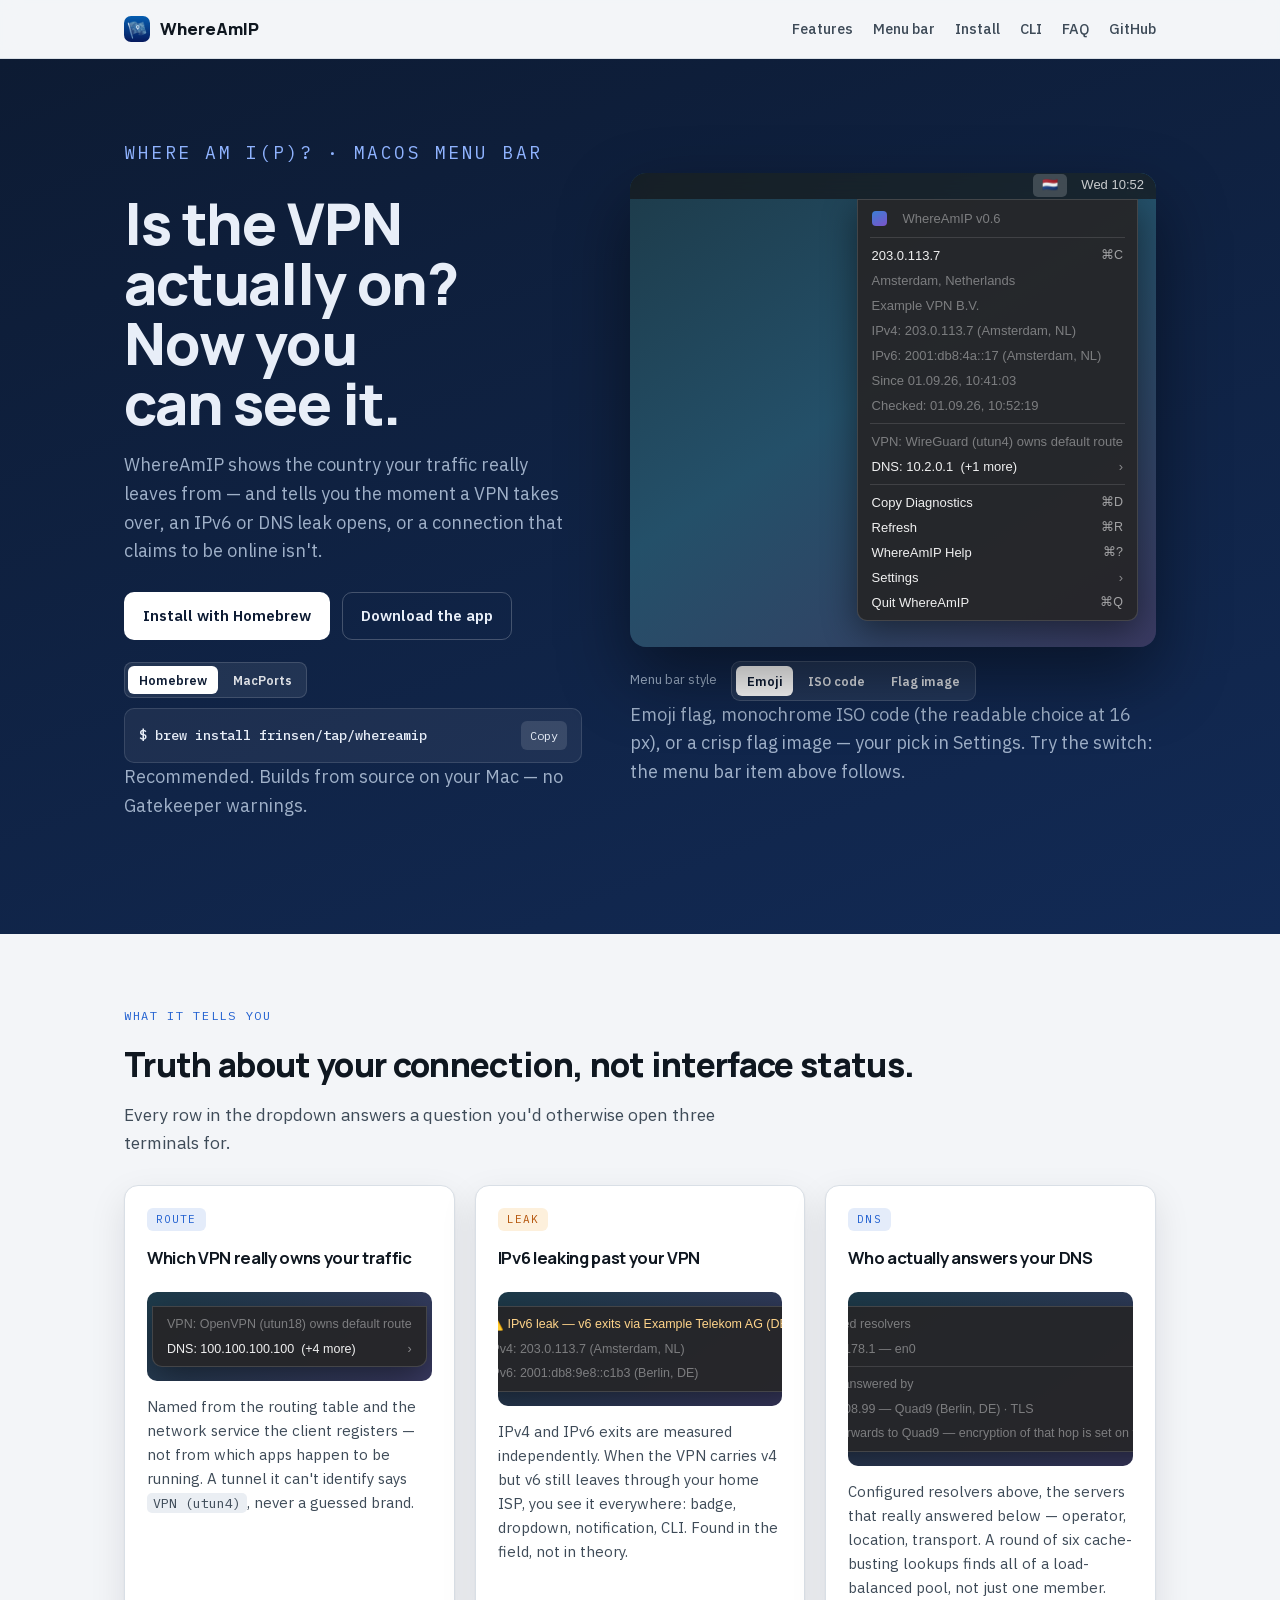
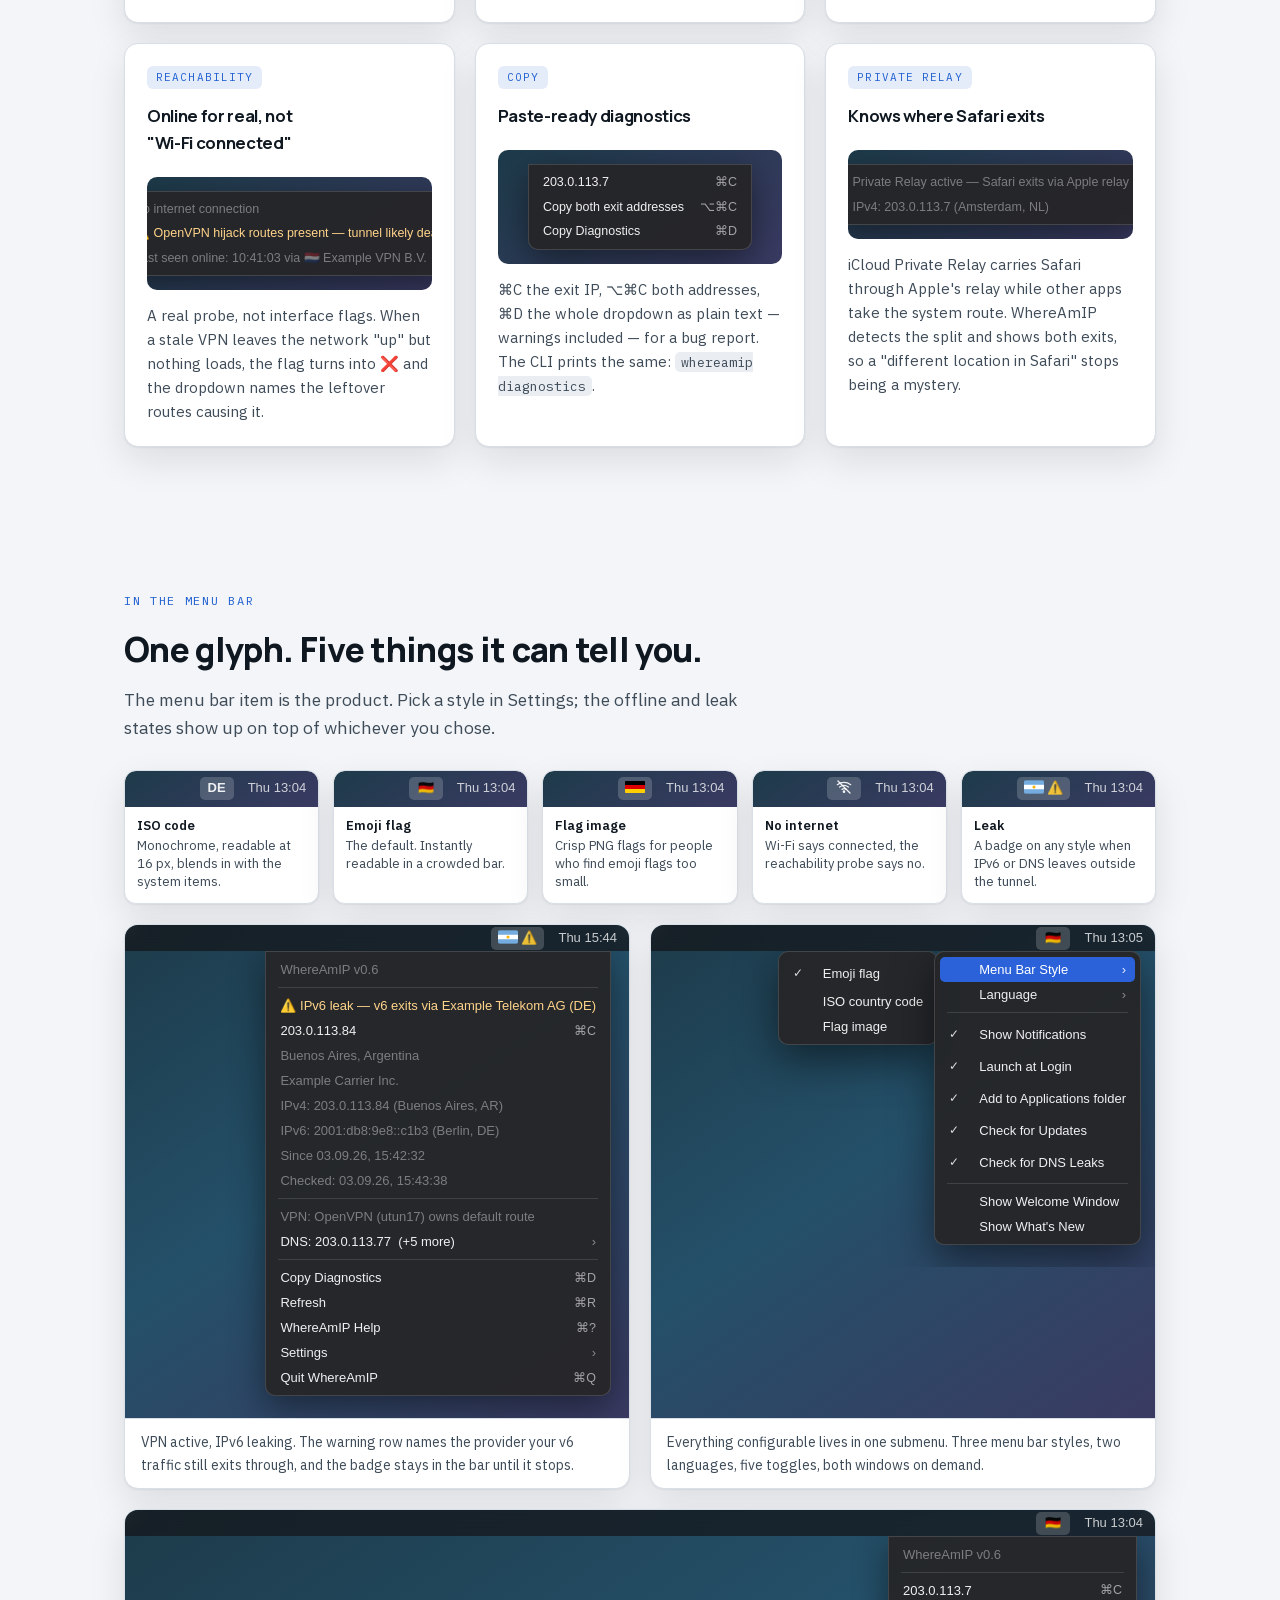
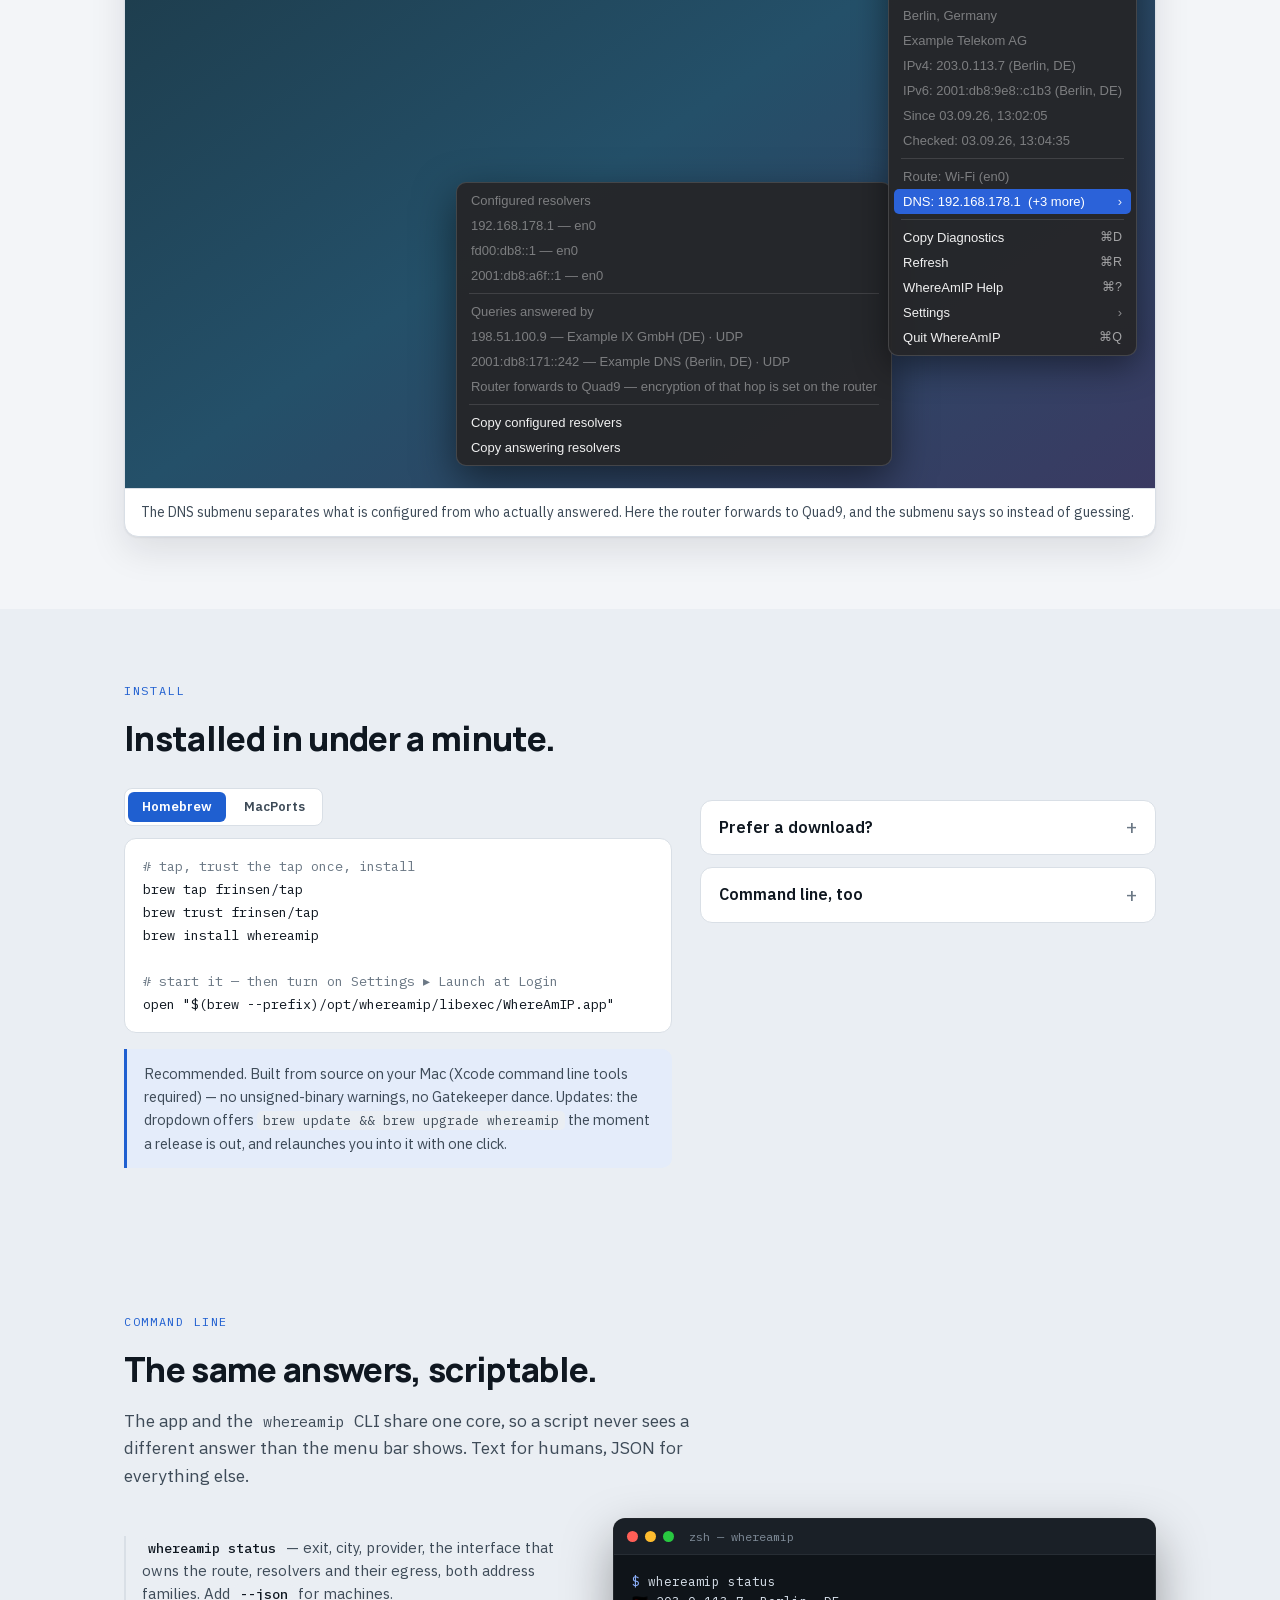
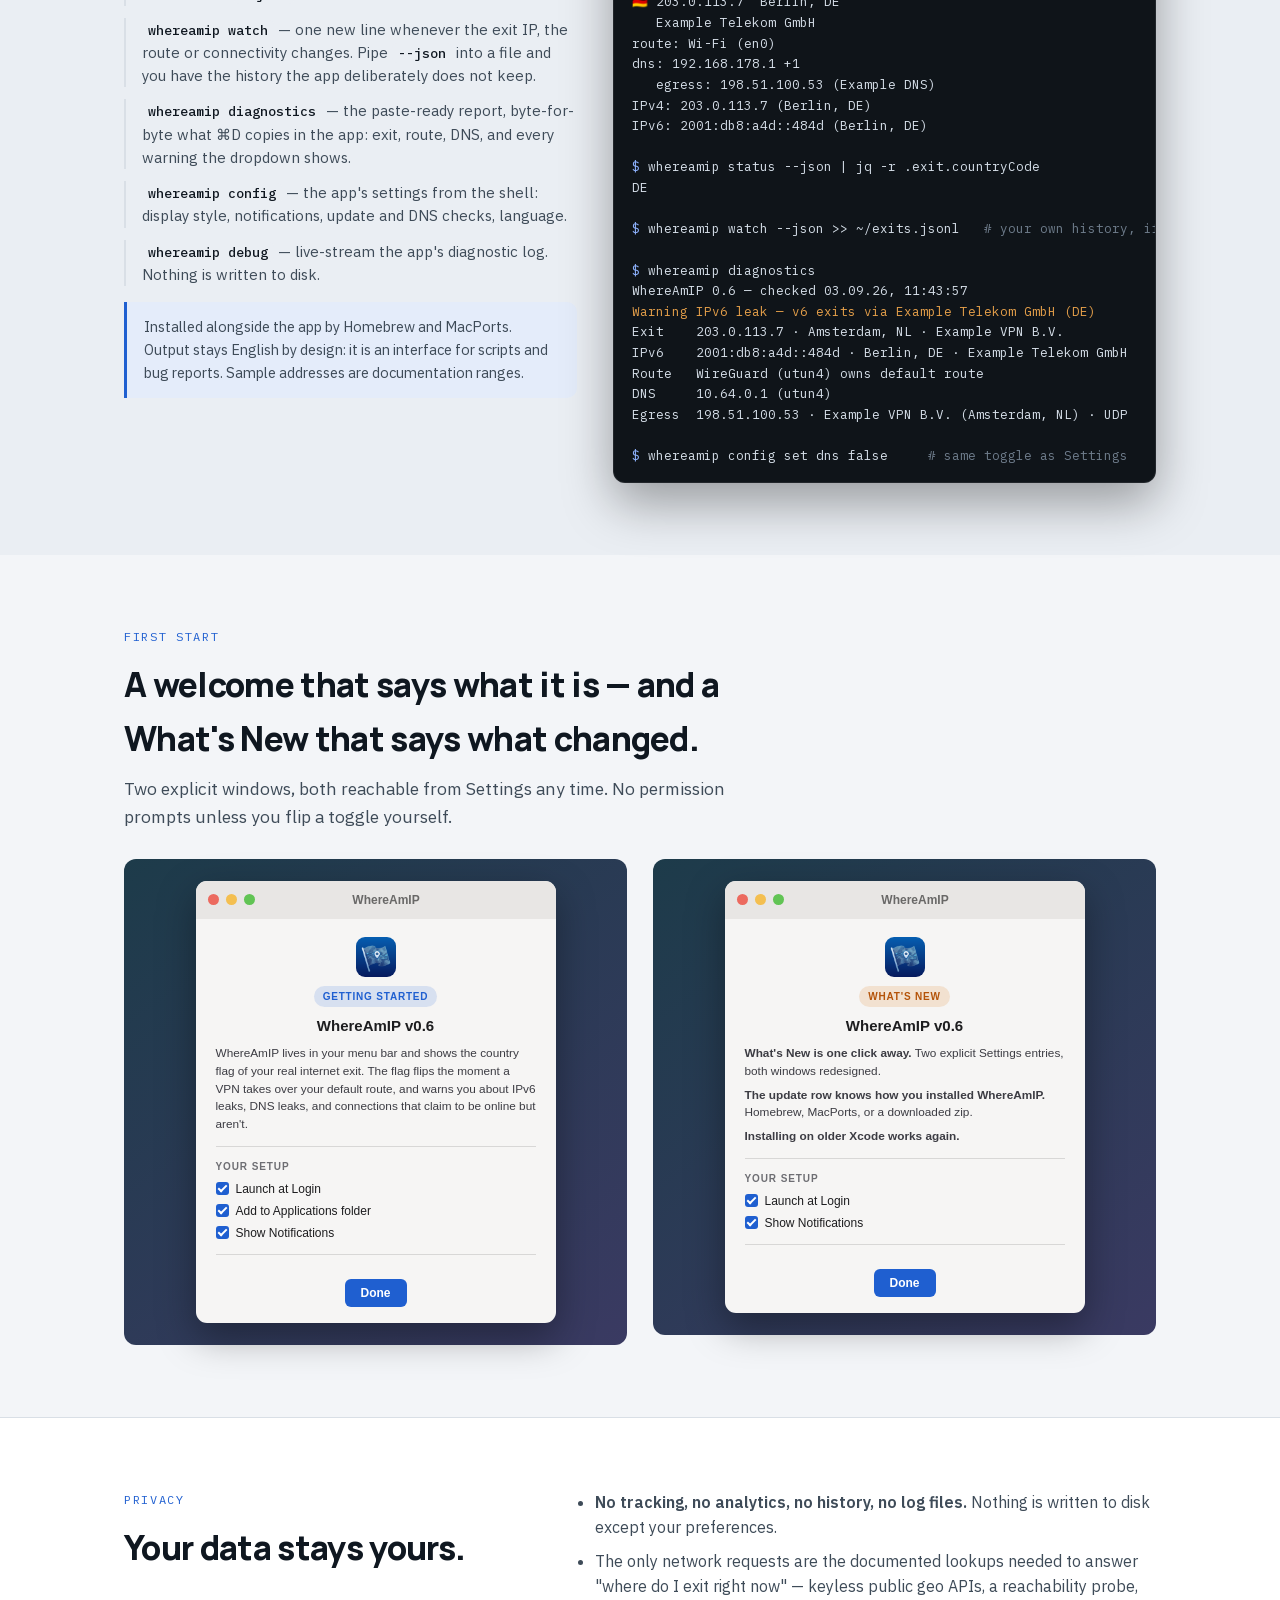
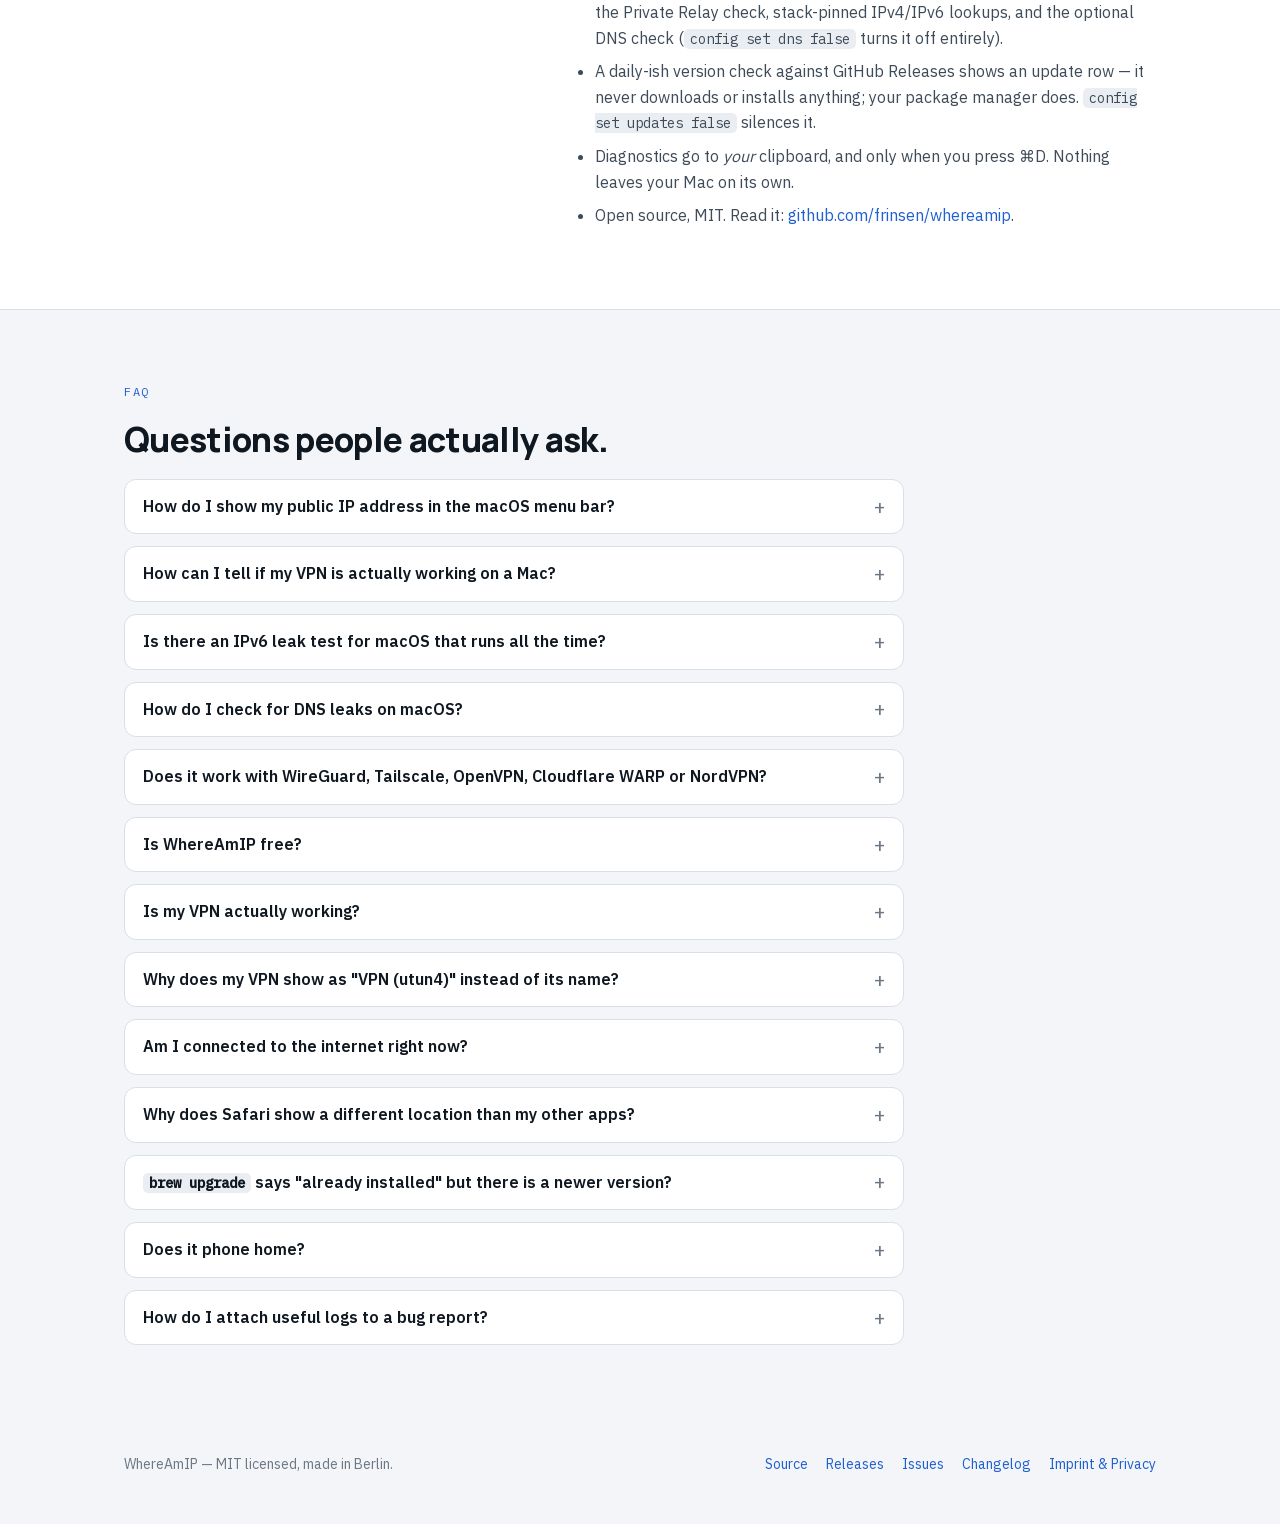
==== commit 964dfcae: "site: fix self-hosted font URLs (were resolving to fonts/fonts/); align DNS submenu to its row Co-Au" ====
--- a/docs/index.html
+++ b/docs/index.html
@@ -383,7 +383,7 @@
     </div>
     <div class="scene wide">
       <div class="desk"><div class="menubar"><span class="apple"></span><span class="sp"></span><span class="ours">🇩🇪</span><span class="item">Thu 13:04</span></div>
-      <div class="deskbody"><div class="menu sub"><div class="row head"><span class="lbl">Configured resolvers</span></div><div class="row"><span class="lbl">192.168.178.1 — en0</span></div><div class="row"><span class="lbl">fd00:db8::1 — en0</span></div><div class="row"><span class="lbl">2001:db8:a6f::1 — en0</span></div><div class="sep"></div><div class="row head"><span class="lbl">Queries answered by</span></div><div class="row"><span class="lbl">198.51.100.9 — Example IX GmbH (DE) · UDP</span></div><div class="row"><span class="lbl">2001:db8:171::242 — Example DNS (Berlin, DE) · UDP</span></div><div class="row"><span class="lbl">Router forwards to Quad9 — encryption of that hop is set on the router</span></div><div class="sep"></div><div class="row bright"><span class="lbl">Copy configured resolvers</span></div><div class="row bright"><span class="lbl">Copy answering resolvers</span></div></div><div class="menu"><div class="row"><span class="lbl">WhereAmIP v0.6</span></div><div class="sep"></div><div class="row bright"><span class="lbl">203.0.113.7</span><span class="kbd">⌘C</span></div><div class="row"><span class="lbl">Berlin, Germany</span></div><div class="row"><span class="lbl">Example Telekom AG</span></div><div class="row"><span class="lbl">IPv4: 203.0.113.7 (Berlin, DE)</span></div><div class="row"><span class="lbl">IPv6: 2001:db8:9e8::c1b3 (Berlin, DE)</span></div><div class="row"><span class="lbl">Since 03.09.26, 13:02:05</span></div><div class="row"><span class="lbl">Checked: 03.09.26, 13:04:35</span></div><div class="sep"></div><div class="row"><span class="lbl">Route: Wi-Fi (en0)</span></div><div class="row hl"><span class="lbl">DNS: 192.168.178.1 &nbsp;(+3 more)</span><span class="chev">›</span></div><div class="sep"></div><div class="row bright"><span class="lbl">Copy Diagnostics</span><span class="kbd">⌘D</span></div><div class="row bright"><span class="lbl">Refresh</span><span class="kbd">⌘R</span></div><div class="row bright"><span class="lbl">WhereAmIP Help</span><span class="kbd">⌘?</span></div><div class="row bright"><span class="lbl">Settings</span><span class="chev">›</span></div><div class="row bright"><span class="lbl">Quit WhereAmIP</span><span class="kbd">⌘Q</span></div></div></div></div>
+      <div class="deskbody"><div class="menu sub" style="margin-top:246px"><div class="row head"><span class="lbl">Configured resolvers</span></div><div class="row"><span class="lbl">192.168.178.1 — en0</span></div><div class="row"><span class="lbl">fd00:db8::1 — en0</span></div><div class="row"><span class="lbl">2001:db8:a6f::1 — en0</span></div><div class="sep"></div><div class="row head"><span class="lbl">Queries answered by</span></div><div class="row"><span class="lbl">198.51.100.9 — Example IX GmbH (DE) · UDP</span></div><div class="row"><span class="lbl">2001:db8:171::242 — Example DNS (Berlin, DE) · UDP</span></div><div class="row"><span class="lbl">Router forwards to Quad9 — encryption of that hop is set on the router</span></div><div class="sep"></div><div class="row bright"><span class="lbl">Copy configured resolvers</span></div><div class="row bright"><span class="lbl">Copy answering resolvers</span></div></div><div class="menu"><div class="row"><span class="lbl">WhereAmIP v0.6</span></div><div class="sep"></div><div class="row bright"><span class="lbl">203.0.113.7</span><span class="kbd">⌘C</span></div><div class="row"><span class="lbl">Berlin, Germany</span></div><div class="row"><span class="lbl">Example Telekom AG</span></div><div class="row"><span class="lbl">IPv4: 203.0.113.7 (Berlin, DE)</span></div><div class="row"><span class="lbl">IPv6: 2001:db8:9e8::c1b3 (Berlin, DE)</span></div><div class="row"><span class="lbl">Since 03.09.26, 13:02:05</span></div><div class="row"><span class="lbl">Checked: 03.09.26, 13:04:35</span></div><div class="sep"></div><div class="row"><span class="lbl">Route: Wi-Fi (en0)</span></div><div class="row hl"><span class="lbl">DNS: 192.168.178.1 &nbsp;(+3 more)</span><span class="chev">›</span></div><div class="sep"></div><div class="row bright"><span class="lbl">Copy Diagnostics</span><span class="kbd">⌘D</span></div><div class="row bright"><span class="lbl">Refresh</span><span class="kbd">⌘R</span></div><div class="row bright"><span class="lbl">WhereAmIP Help</span><span class="kbd">⌘?</span></div><div class="row bright"><span class="lbl">Settings</span><span class="chev">›</span></div><div class="row bright"><span class="lbl">Quit WhereAmIP</span><span class="kbd">⌘Q</span></div></div></div></div>
       <div class="cap">The DNS submenu separates what is configured from who actually answered. Here the router forwards to Quad9, and the submenu says so instead of guessing.</div>
     </div>
   </div>
--- a/docs/fonts/fonts.css
+++ b/docs/fonts/fonts.css
@@ -1,16 +1,16 @@
-@font-face{font-family:'IBM Plex Mono';font-style:normal;font-weight:400;font-display:swap;src:url(fonts/IBMPlexMono-400-latin-ext.woff2) format('woff2');unicode-range:U+0100-02BA, U+02BD-02C5, U+02C7-02CC, U+02CE-02D7, U+02DD-02FF, U+0304, U+0308, U+0329, U+1D00-1DBF, U+1E00-1E9F, U+1EF2-1EFF, U+2020, U+20A0-20AB, U+20AD-20C0, U+2113, U+2C60-2C7F, U+A720-A7FF}
-@font-face{font-family:'IBM Plex Mono';font-style:normal;font-weight:400;font-display:swap;src:url(fonts/IBMPlexMono-400-latin.woff2) format('woff2');unicode-range:U+0000-00FF, U+0131, U+0152-0153, U+02BB-02BC, U+02C6, U+02DA, U+02DC, U+0304, U+0308, U+0329, U+2000-206F, U+20AC, U+2122, U+2191, U+2193, U+2212, U+2215, U+FEFF, U+FFFD}
-@font-face{font-family:'IBM Plex Mono';font-style:normal;font-weight:500;font-display:swap;src:url(fonts/IBMPlexMono-500-latin-ext.woff2) format('woff2');unicode-range:U+0100-02BA, U+02BD-02C5, U+02C7-02CC, U+02CE-02D7, U+02DD-02FF, U+0304, U+0308, U+0329, U+1D00-1DBF, U+1E00-1E9F, U+1EF2-1EFF, U+2020, U+20A0-20AB, U+20AD-20C0, U+2113, U+2C60-2C7F, U+A720-A7FF}
-@font-face{font-family:'IBM Plex Mono';font-style:normal;font-weight:500;font-display:swap;src:url(fonts/IBMPlexMono-500-latin.woff2) format('woff2');unicode-range:U+0000-00FF, U+0131, U+0152-0153, U+02BB-02BC, U+02C6, U+02DA, U+02DC, U+0304, U+0308, U+0329, U+2000-206F, U+20AC, U+2122, U+2191, U+2193, U+2212, U+2215, U+FEFF, U+FFFD}
-@font-face{font-family:'IBM Plex Sans';font-style:normal;font-weight:400;font-display:swap;src:url(fonts/IBMPlexSans-400-latin-ext.woff2) format('woff2');unicode-range:U+0100-02BA, U+02BD-02C5, U+02C7-02CC, U+02CE-02D7, U+02DD-02FF, U+0304, U+0308, U+0329, U+1D00-1DBF, U+1E00-1E9F, U+1EF2-1EFF, U+2020, U+20A0-20AB, U+20AD-20C0, U+2113, U+2C60-2C7F, U+A720-A7FF}
-@font-face{font-family:'IBM Plex Sans';font-style:normal;font-weight:400;font-display:swap;src:url(fonts/IBMPlexSans-400-latin.woff2) format('woff2');unicode-range:U+0000-00FF, U+0131, U+0152-0153, U+02BB-02BC, U+02C6, U+02DA, U+02DC, U+0304, U+0308, U+0329, U+2000-206F, U+20AC, U+2122, U+2191, U+2193, U+2212, U+2215, U+FEFF, U+FFFD}
-@font-face{font-family:'IBM Plex Sans';font-style:normal;font-weight:500;font-display:swap;src:url(fonts/IBMPlexSans-500-latin-ext.woff2) format('woff2');unicode-range:U+0100-02BA, U+02BD-02C5, U+02C7-02CC, U+02CE-02D7, U+02DD-02FF, U+0304, U+0308, U+0329, U+1D00-1DBF, U+1E00-1E9F, U+1EF2-1EFF, U+2020, U+20A0-20AB, U+20AD-20C0, U+2113, U+2C60-2C7F, U+A720-A7FF}
-@font-face{font-family:'IBM Plex Sans';font-style:normal;font-weight:500;font-display:swap;src:url(fonts/IBMPlexSans-500-latin.woff2) format('woff2');unicode-range:U+0000-00FF, U+0131, U+0152-0153, U+02BB-02BC, U+02C6, U+02DA, U+02DC, U+0304, U+0308, U+0329, U+2000-206F, U+20AC, U+2122, U+2191, U+2193, U+2212, U+2215, U+FEFF, U+FFFD}
-@font-face{font-family:'IBM Plex Sans';font-style:normal;font-weight:600;font-display:swap;src:url(fonts/IBMPlexSans-600-latin-ext.woff2) format('woff2');unicode-range:U+0100-02BA, U+02BD-02C5, U+02C7-02CC, U+02CE-02D7, U+02DD-02FF, U+0304, U+0308, U+0329, U+1D00-1DBF, U+1E00-1E9F, U+1EF2-1EFF, U+2020, U+20A0-20AB, U+20AD-20C0, U+2113, U+2C60-2C7F, U+A720-A7FF}
-@font-face{font-family:'IBM Plex Sans';font-style:normal;font-weight:600;font-display:swap;src:url(fonts/IBMPlexSans-600-latin.woff2) format('woff2');unicode-range:U+0000-00FF, U+0131, U+0152-0153, U+02BB-02BC, U+02C6, U+02DA, U+02DC, U+0304, U+0308, U+0329, U+2000-206F, U+20AC, U+2122, U+2191, U+2193, U+2212, U+2215, U+FEFF, U+FFFD}
-@font-face{font-family:'Manrope';font-style:normal;font-weight:600;font-display:swap;src:url(fonts/Manrope-600-latin-ext.woff2) format('woff2');unicode-range:U+0100-02BA, U+02BD-02C5, U+02C7-02CC, U+02CE-02D7, U+02DD-02FF, U+0304, U+0308, U+0329, U+1D00-1DBF, U+1E00-1E9F, U+1EF2-1EFF, U+2020, U+20A0-20AB, U+20AD-20C0, U+2113, U+2C60-2C7F, U+A720-A7FF}
-@font-face{font-family:'Manrope';font-style:normal;font-weight:600;font-display:swap;src:url(fonts/Manrope-600-latin.woff2) format('woff2');unicode-range:U+0000-00FF, U+0131, U+0152-0153, U+02BB-02BC, U+02C6, U+02DA, U+02DC, U+0304, U+0308, U+0329, U+2000-206F, U+20AC, U+2122, U+2191, U+2193, U+2212, U+2215, U+FEFF, U+FFFD}
-@font-face{font-family:'Manrope';font-style:normal;font-weight:700;font-display:swap;src:url(fonts/Manrope-700-latin-ext.woff2) format('woff2');unicode-range:U+0100-02BA, U+02BD-02C5, U+02C7-02CC, U+02CE-02D7, U+02DD-02FF, U+0304, U+0308, U+0329, U+1D00-1DBF, U+1E00-1E9F, U+1EF2-1EFF, U+2020, U+20A0-20AB, U+20AD-20C0, U+2113, U+2C60-2C7F, U+A720-A7FF}
-@font-face{font-family:'Manrope';font-style:normal;font-weight:700;font-display:swap;src:url(fonts/Manrope-700-latin.woff2) format('woff2');unicode-range:U+0000-00FF, U+0131, U+0152-0153, U+02BB-02BC, U+02C6, U+02DA, U+02DC, U+0304, U+0308, U+0329, U+2000-206F, U+20AC, U+2122, U+2191, U+2193, U+2212, U+2215, U+FEFF, U+FFFD}
-@font-face{font-family:'Manrope';font-style:normal;font-weight:800;font-display:swap;src:url(fonts/Manrope-800-latin-ext.woff2) format('woff2');unicode-range:U+0100-02BA, U+02BD-02C5, U+02C7-02CC, U+02CE-02D7, U+02DD-02FF, U+0304, U+0308, U+0329, U+1D00-1DBF, U+1E00-1E9F, U+1EF2-1EFF, U+2020, U+20A0-20AB, U+20AD-20C0, U+2113, U+2C60-2C7F, U+A720-A7FF}
-@font-face{font-family:'Manrope';font-style:normal;font-weight:800;font-display:swap;src:url(fonts/Manrope-800-latin.woff2) format('woff2');unicode-range:U+0000-00FF, U+0131, U+0152-0153, U+02BB-02BC, U+02C6, U+02DA, U+02DC, U+0304, U+0308, U+0329, U+2000-206F, U+20AC, U+2122, U+2191, U+2193, U+2212, U+2215, U+FEFF, U+FFFD}
+@font-face{font-family:'IBM Plex Mono';font-style:normal;font-weight:400;font-display:swap;src:url(IBMPlexMono-400-latin-ext.woff2) format('woff2');unicode-range:U+0100-02BA, U+02BD-02C5, U+02C7-02CC, U+02CE-02D7, U+02DD-02FF, U+0304, U+0308, U+0329, U+1D00-1DBF, U+1E00-1E9F, U+1EF2-1EFF, U+2020, U+20A0-20AB, U+20AD-20C0, U+2113, U+2C60-2C7F, U+A720-A7FF}
+@font-face{font-family:'IBM Plex Mono';font-style:normal;font-weight:400;font-display:swap;src:url(IBMPlexMono-400-latin.woff2) format('woff2');unicode-range:U+0000-00FF, U+0131, U+0152-0153, U+02BB-02BC, U+02C6, U+02DA, U+02DC, U+0304, U+0308, U+0329, U+2000-206F, U+20AC, U+2122, U+2191, U+2193, U+2212, U+2215, U+FEFF, U+FFFD}
+@font-face{font-family:'IBM Plex Mono';font-style:normal;font-weight:500;font-display:swap;src:url(IBMPlexMono-500-latin-ext.woff2) format('woff2');unicode-range:U+0100-02BA, U+02BD-02C5, U+02C7-02CC, U+02CE-02D7, U+02DD-02FF, U+0304, U+0308, U+0329, U+1D00-1DBF, U+1E00-1E9F, U+1EF2-1EFF, U+2020, U+20A0-20AB, U+20AD-20C0, U+2113, U+2C60-2C7F, U+A720-A7FF}
+@font-face{font-family:'IBM Plex Mono';font-style:normal;font-weight:500;font-display:swap;src:url(IBMPlexMono-500-latin.woff2) format('woff2');unicode-range:U+0000-00FF, U+0131, U+0152-0153, U+02BB-02BC, U+02C6, U+02DA, U+02DC, U+0304, U+0308, U+0329, U+2000-206F, U+20AC, U+2122, U+2191, U+2193, U+2212, U+2215, U+FEFF, U+FFFD}
+@font-face{font-family:'IBM Plex Sans';font-style:normal;font-weight:400;font-display:swap;src:url(IBMPlexSans-400-latin-ext.woff2) format('woff2');unicode-range:U+0100-02BA, U+02BD-02C5, U+02C7-02CC, U+02CE-02D7, U+02DD-02FF, U+0304, U+0308, U+0329, U+1D00-1DBF, U+1E00-1E9F, U+1EF2-1EFF, U+2020, U+20A0-20AB, U+20AD-20C0, U+2113, U+2C60-2C7F, U+A720-A7FF}
+@font-face{font-family:'IBM Plex Sans';font-style:normal;font-weight:400;font-display:swap;src:url(IBMPlexSans-400-latin.woff2) format('woff2');unicode-range:U+0000-00FF, U+0131, U+0152-0153, U+02BB-02BC, U+02C6, U+02DA, U+02DC, U+0304, U+0308, U+0329, U+2000-206F, U+20AC, U+2122, U+2191, U+2193, U+2212, U+2215, U+FEFF, U+FFFD}
+@font-face{font-family:'IBM Plex Sans';font-style:normal;font-weight:500;font-display:swap;src:url(IBMPlexSans-500-latin-ext.woff2) format('woff2');unicode-range:U+0100-02BA, U+02BD-02C5, U+02C7-02CC, U+02CE-02D7, U+02DD-02FF, U+0304, U+0308, U+0329, U+1D00-1DBF, U+1E00-1E9F, U+1EF2-1EFF, U+2020, U+20A0-20AB, U+20AD-20C0, U+2113, U+2C60-2C7F, U+A720-A7FF}
+@font-face{font-family:'IBM Plex Sans';font-style:normal;font-weight:500;font-display:swap;src:url(IBMPlexSans-500-latin.woff2) format('woff2');unicode-range:U+0000-00FF, U+0131, U+0152-0153, U+02BB-02BC, U+02C6, U+02DA, U+02DC, U+0304, U+0308, U+0329, U+2000-206F, U+20AC, U+2122, U+2191, U+2193, U+2212, U+2215, U+FEFF, U+FFFD}
+@font-face{font-family:'IBM Plex Sans';font-style:normal;font-weight:600;font-display:swap;src:url(IBMPlexSans-600-latin-ext.woff2) format('woff2');unicode-range:U+0100-02BA, U+02BD-02C5, U+02C7-02CC, U+02CE-02D7, U+02DD-02FF, U+0304, U+0308, U+0329, U+1D00-1DBF, U+1E00-1E9F, U+1EF2-1EFF, U+2020, U+20A0-20AB, U+20AD-20C0, U+2113, U+2C60-2C7F, U+A720-A7FF}
+@font-face{font-family:'IBM Plex Sans';font-style:normal;font-weight:600;font-display:swap;src:url(IBMPlexSans-600-latin.woff2) format('woff2');unicode-range:U+0000-00FF, U+0131, U+0152-0153, U+02BB-02BC, U+02C6, U+02DA, U+02DC, U+0304, U+0308, U+0329, U+2000-206F, U+20AC, U+2122, U+2191, U+2193, U+2212, U+2215, U+FEFF, U+FFFD}
+@font-face{font-family:'Manrope';font-style:normal;font-weight:600;font-display:swap;src:url(Manrope-600-latin-ext.woff2) format('woff2');unicode-range:U+0100-02BA, U+02BD-02C5, U+02C7-02CC, U+02CE-02D7, U+02DD-02FF, U+0304, U+0308, U+0329, U+1D00-1DBF, U+1E00-1E9F, U+1EF2-1EFF, U+2020, U+20A0-20AB, U+20AD-20C0, U+2113, U+2C60-2C7F, U+A720-A7FF}
+@font-face{font-family:'Manrope';font-style:normal;font-weight:600;font-display:swap;src:url(Manrope-600-latin.woff2) format('woff2');unicode-range:U+0000-00FF, U+0131, U+0152-0153, U+02BB-02BC, U+02C6, U+02DA, U+02DC, U+0304, U+0308, U+0329, U+2000-206F, U+20AC, U+2122, U+2191, U+2193, U+2212, U+2215, U+FEFF, U+FFFD}
+@font-face{font-family:'Manrope';font-style:normal;font-weight:700;font-display:swap;src:url(Manrope-700-latin-ext.woff2) format('woff2');unicode-range:U+0100-02BA, U+02BD-02C5, U+02C7-02CC, U+02CE-02D7, U+02DD-02FF, U+0304, U+0308, U+0329, U+1D00-1DBF, U+1E00-1E9F, U+1EF2-1EFF, U+2020, U+20A0-20AB, U+20AD-20C0, U+2113, U+2C60-2C7F, U+A720-A7FF}
+@font-face{font-family:'Manrope';font-style:normal;font-weight:700;font-display:swap;src:url(Manrope-700-latin.woff2) format('woff2');unicode-range:U+0000-00FF, U+0131, U+0152-0153, U+02BB-02BC, U+02C6, U+02DA, U+02DC, U+0304, U+0308, U+0329, U+2000-206F, U+20AC, U+2122, U+2191, U+2193, U+2212, U+2215, U+FEFF, U+FFFD}
+@font-face{font-family:'Manrope';font-style:normal;font-weight:800;font-display:swap;src:url(Manrope-800-latin-ext.woff2) format('woff2');unicode-range:U+0100-02BA, U+02BD-02C5, U+02C7-02CC, U+02CE-02D7, U+02DD-02FF, U+0304, U+0308, U+0329, U+1D00-1DBF, U+1E00-1E9F, U+1EF2-1EFF, U+2020, U+20A0-20AB, U+20AD-20C0, U+2113, U+2C60-2C7F, U+A720-A7FF}
+@font-face{font-family:'Manrope';font-style:normal;font-weight:800;font-display:swap;src:url(Manrope-800-latin.woff2) format('woff2');unicode-range:U+0000-00FF, U+0131, U+0152-0153, U+02BB-02BC, U+02C6, U+02DA, U+02DC, U+0304, U+0308, U+0329, U+2000-206F, U+20AC, U+2122, U+2191, U+2193, U+2212, U+2215, U+FEFF, U+FFFD}
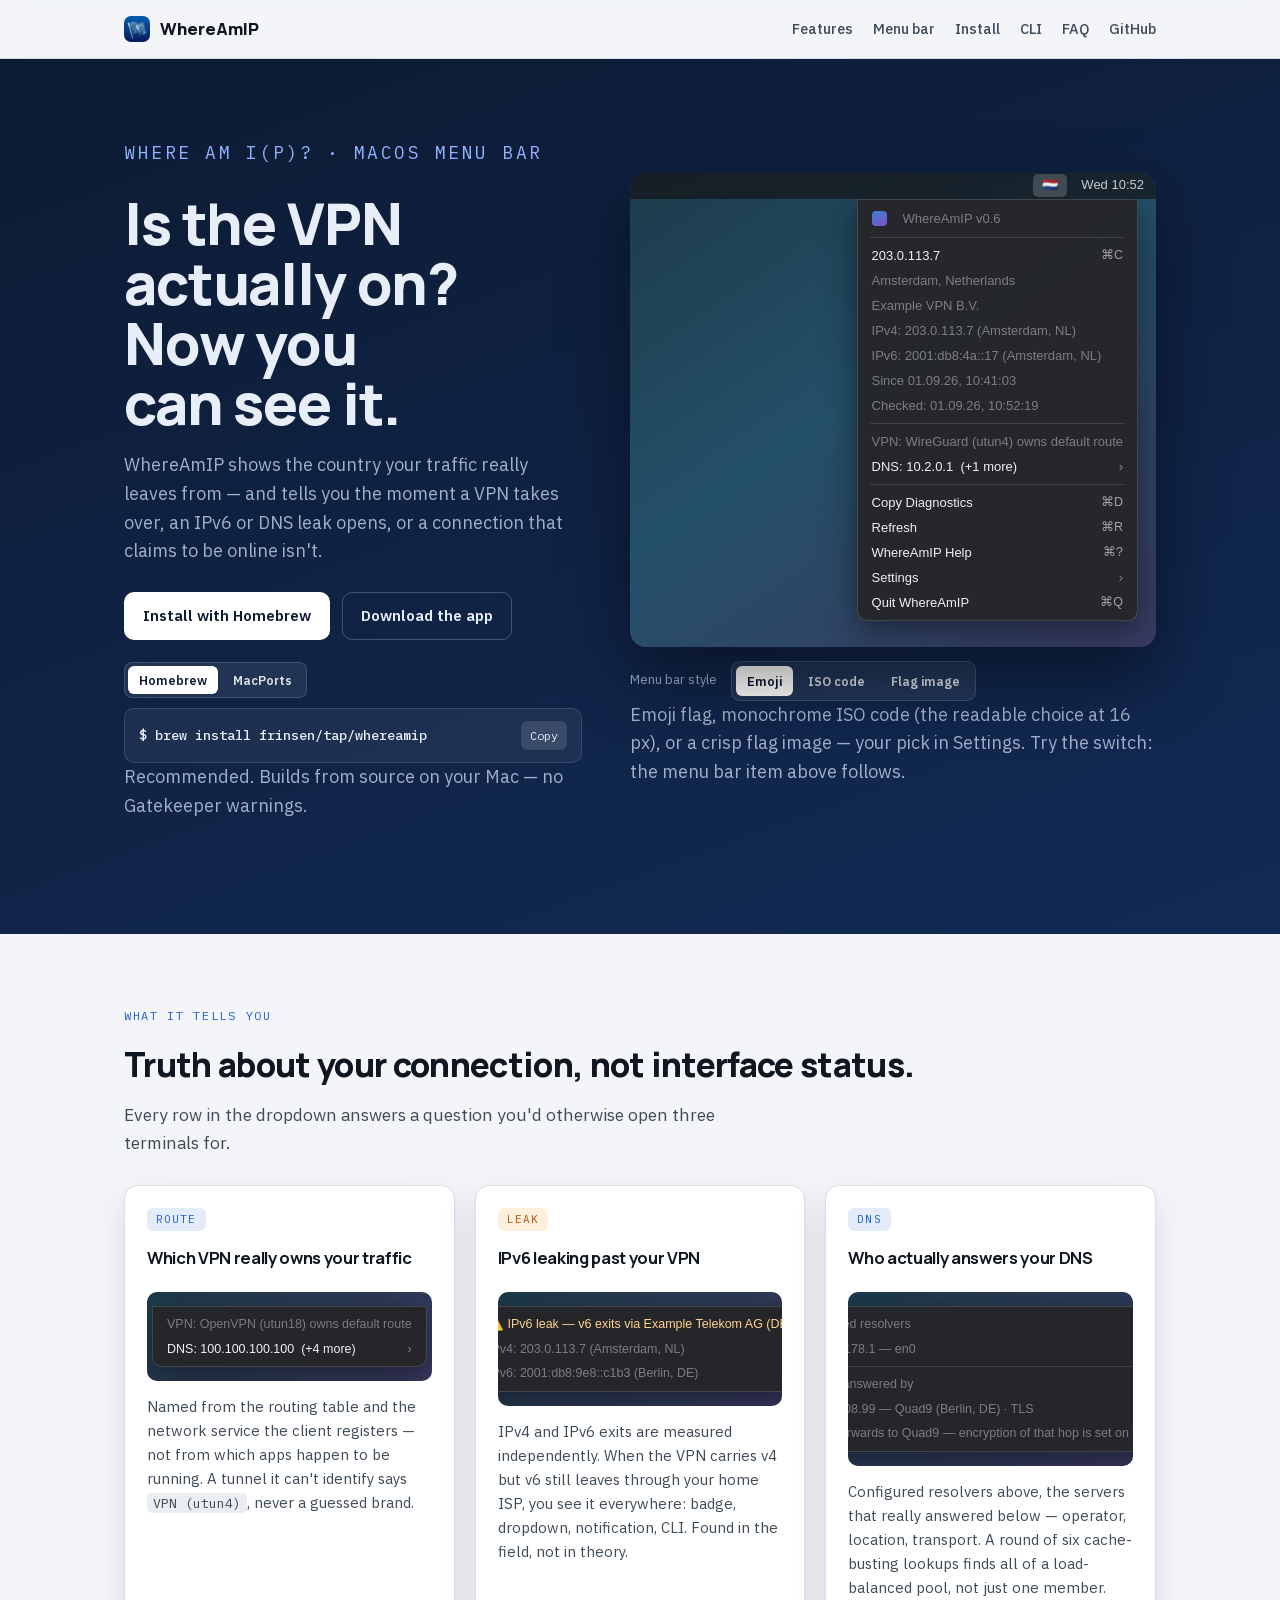
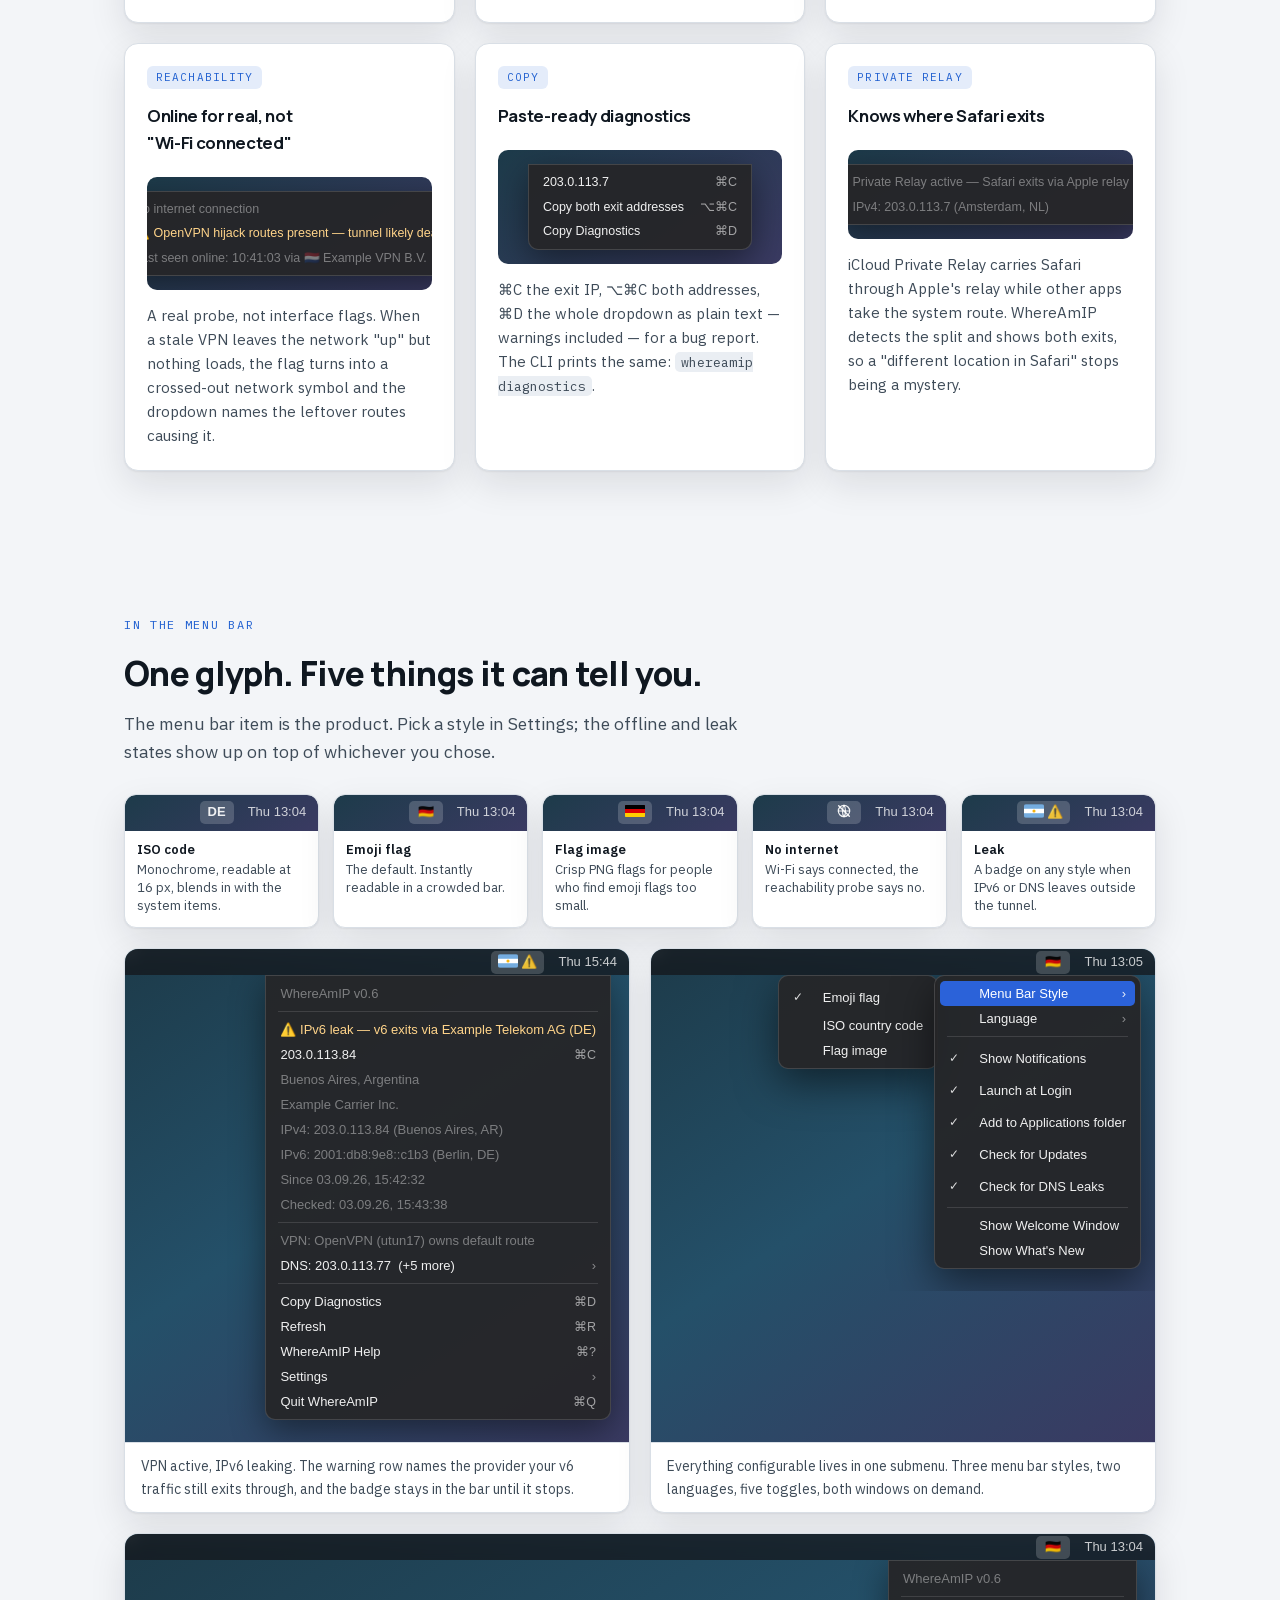
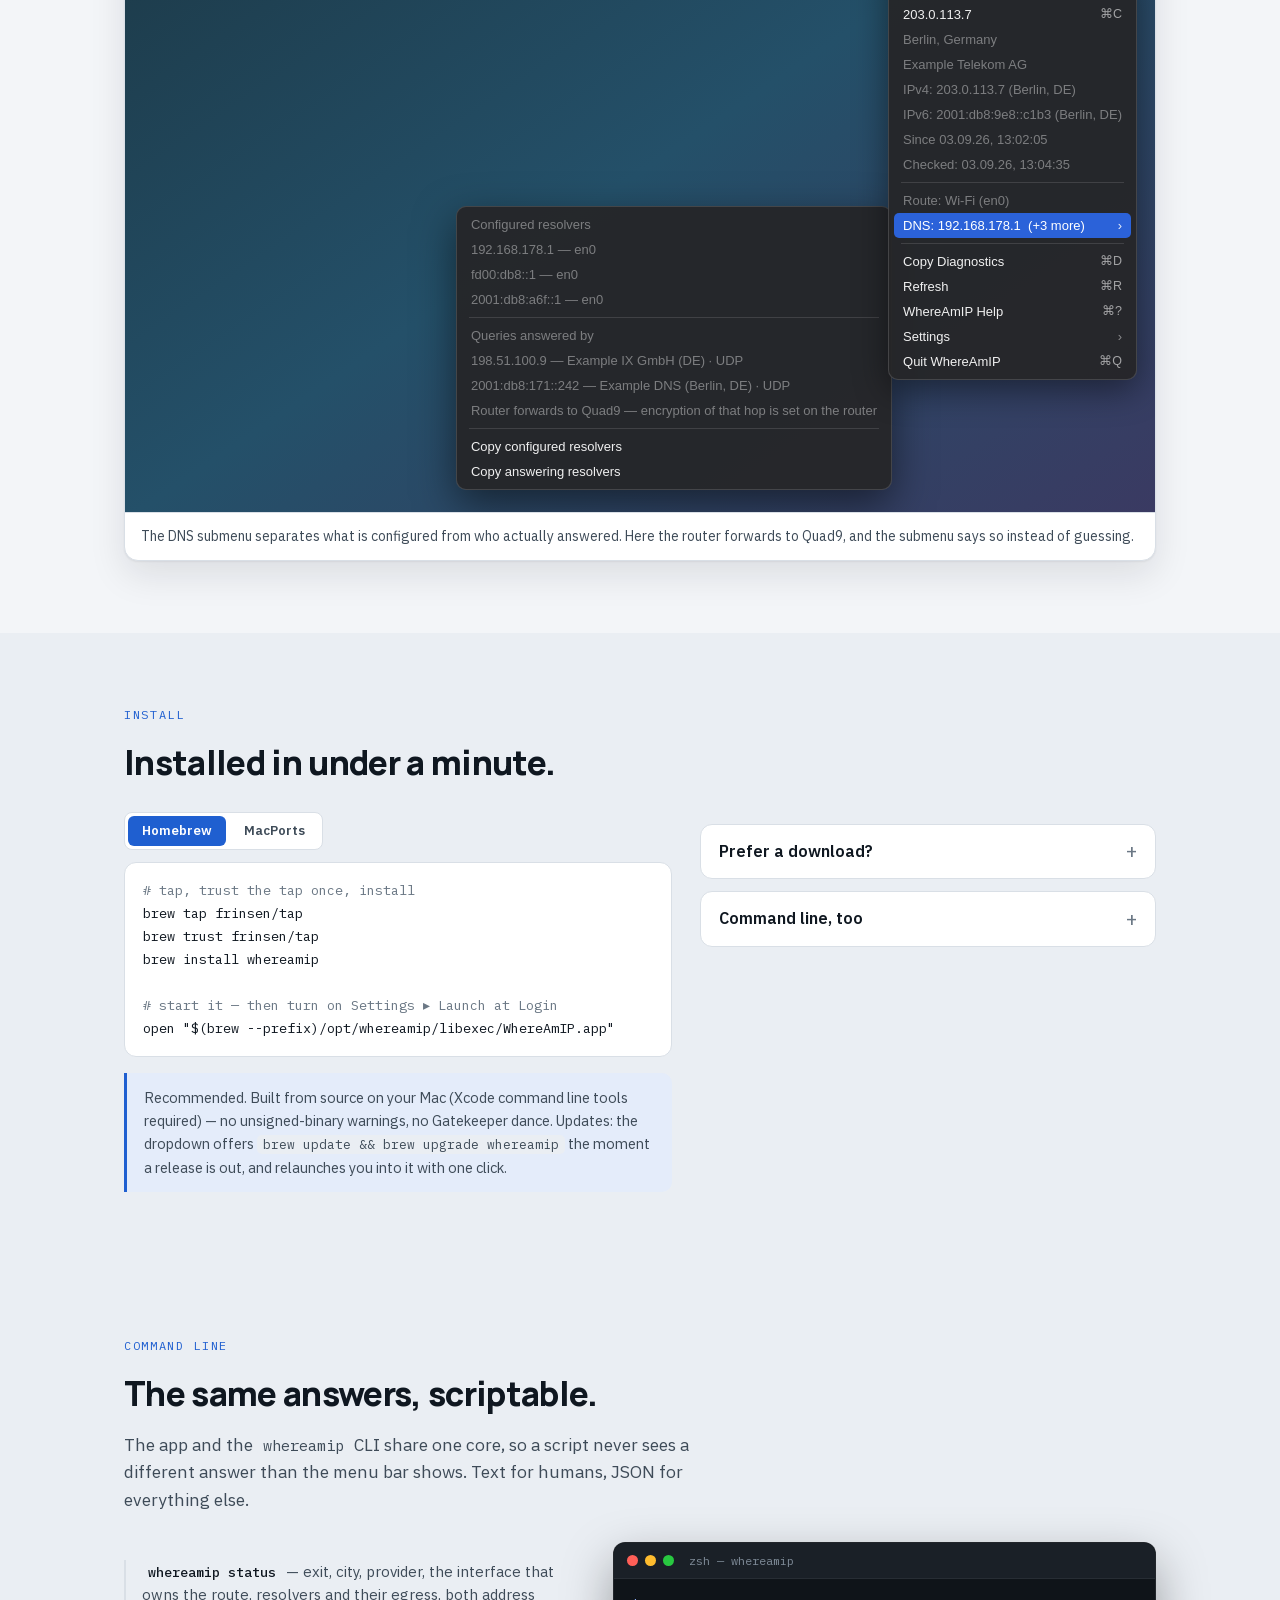
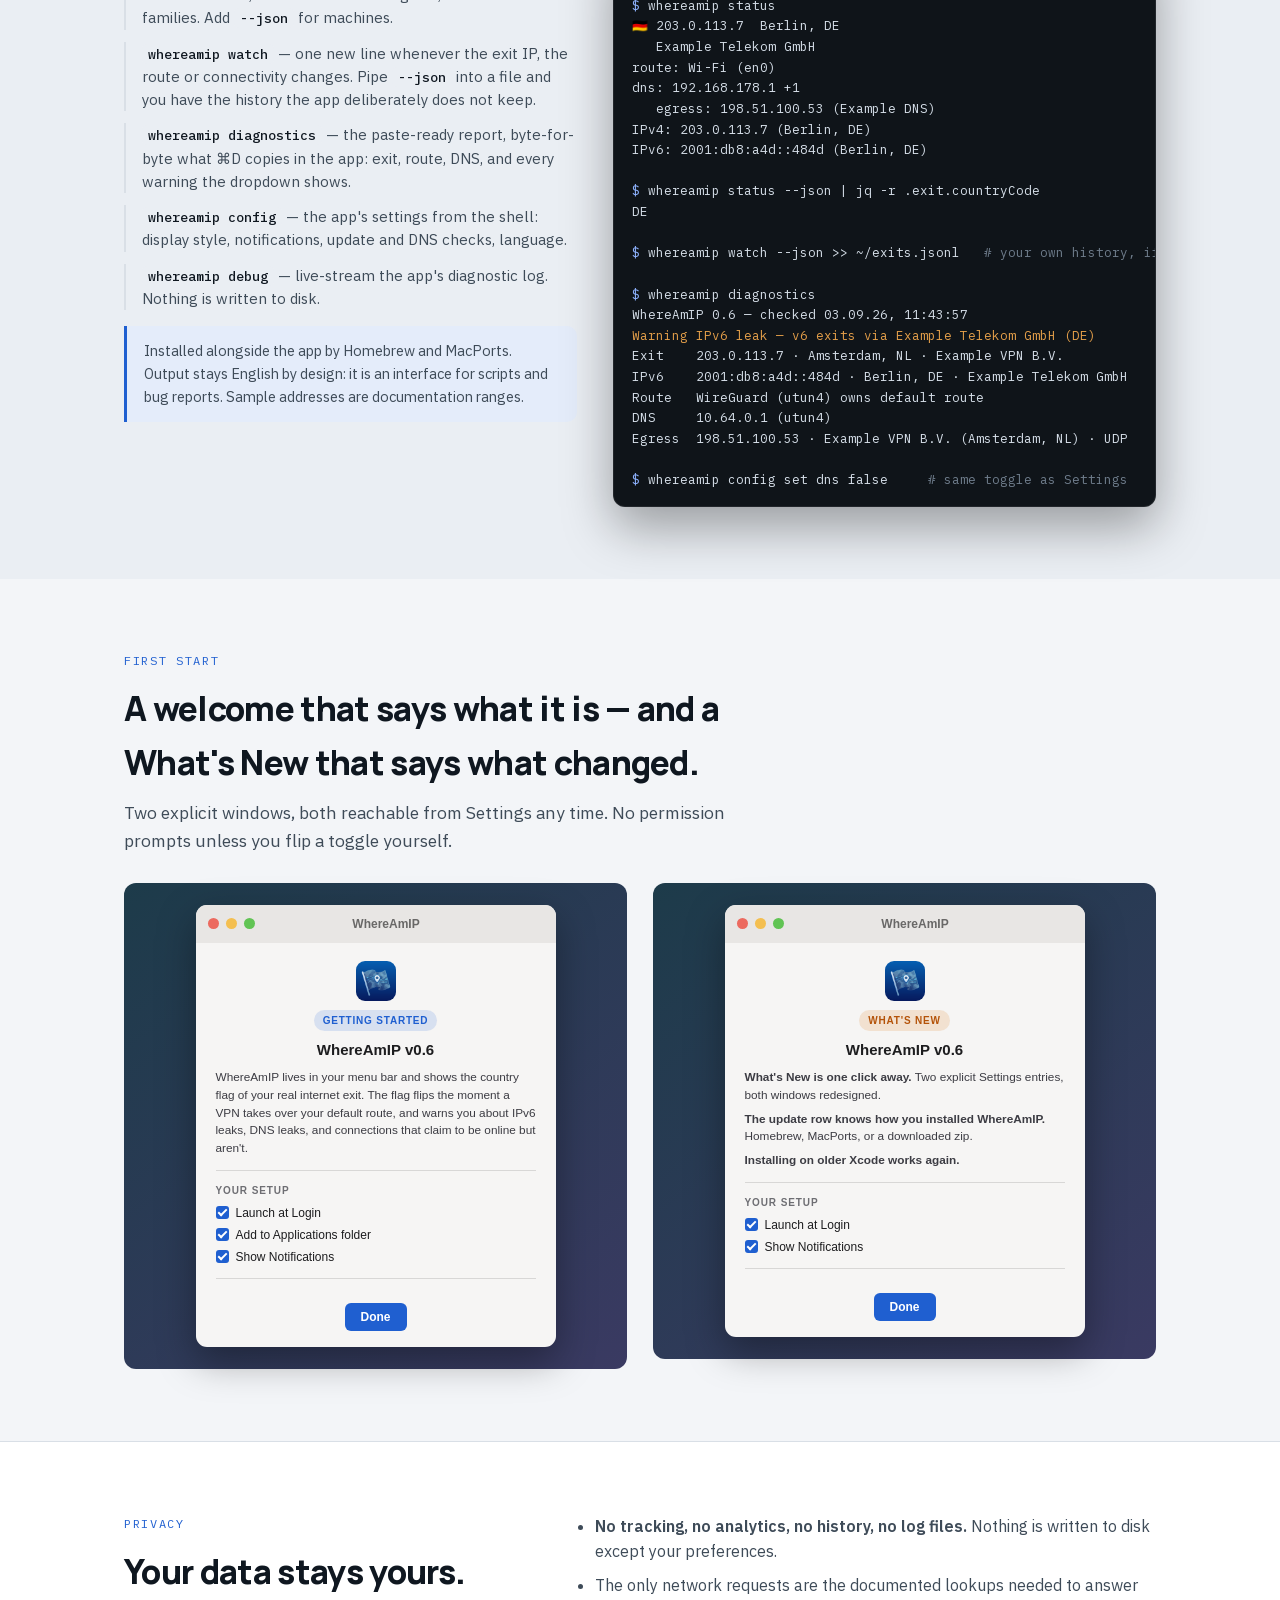
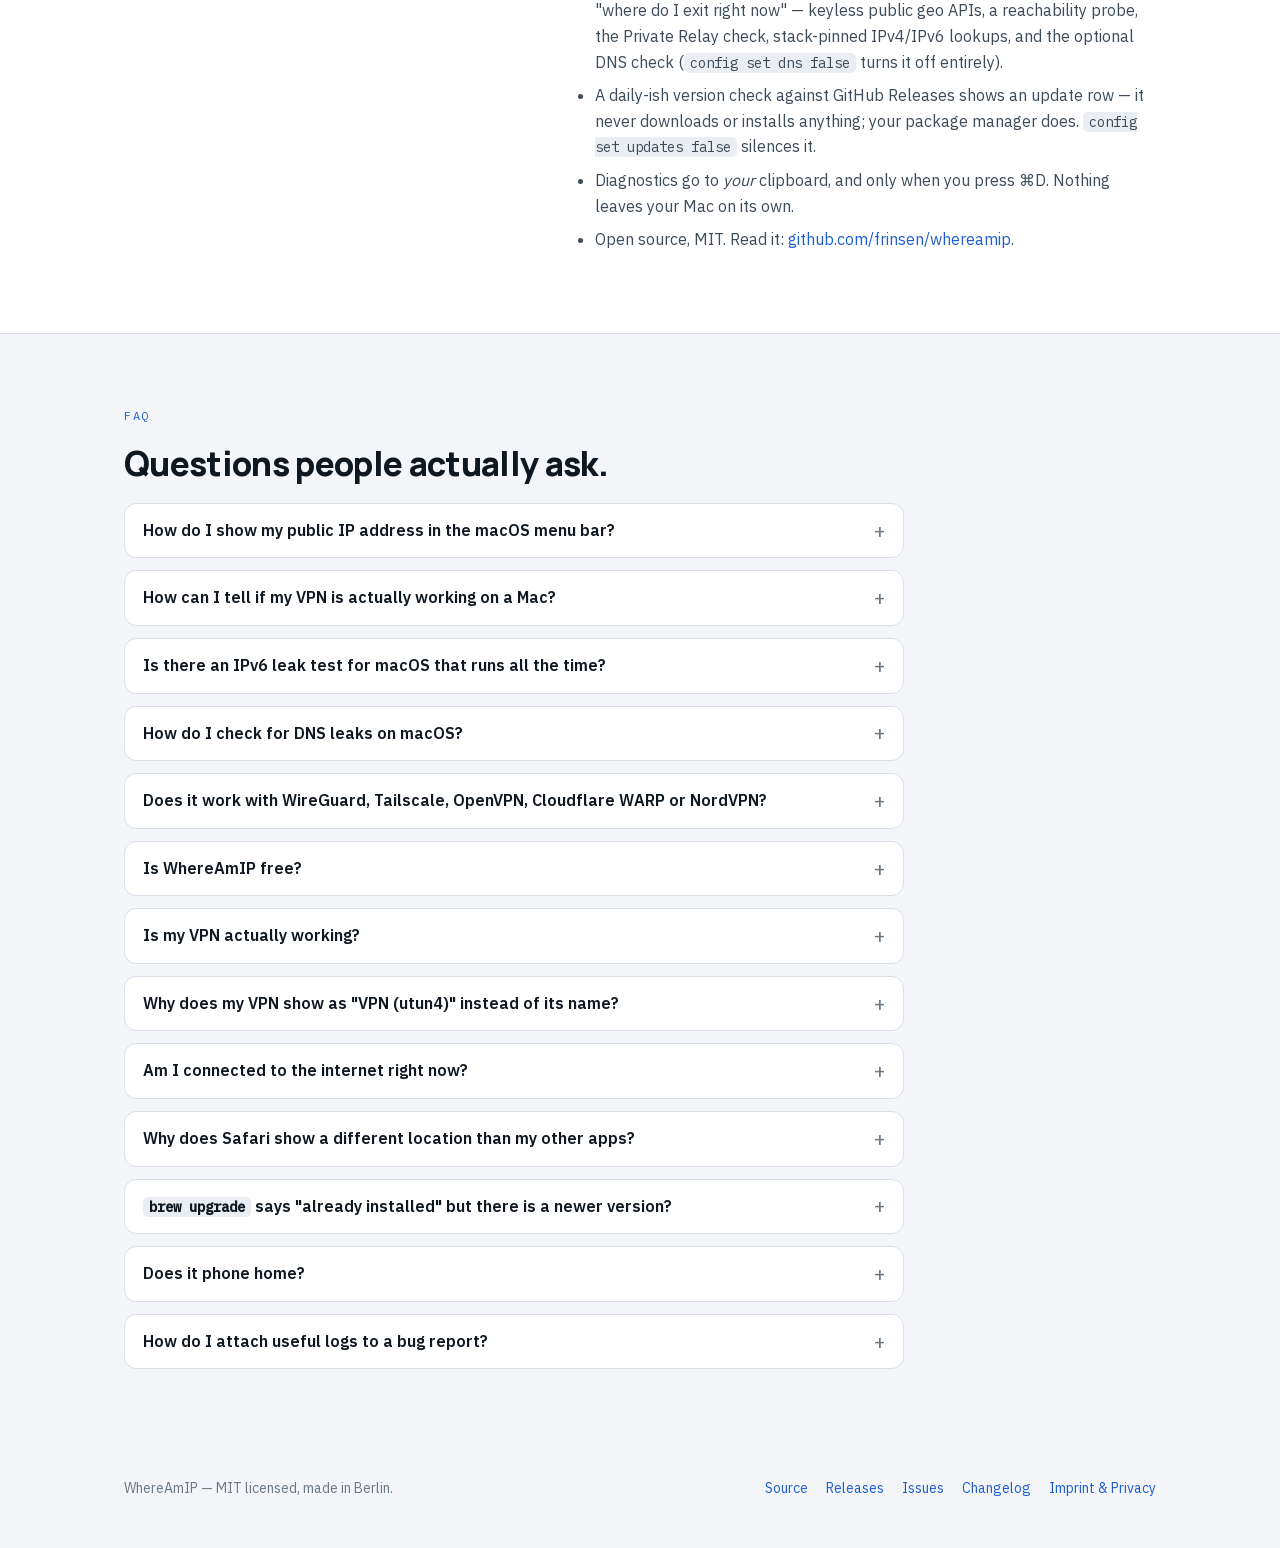
==== commit c2665634: "Offline glyph: network.slash instead of wifi.slash, with a macOS 13 fallback The reachability probe " ====
--- a/docs/index.html
+++ b/docs/index.html
@@ -22,8 +22,8 @@
 <meta name="twitter:title" content="WhereAmIP – your real internet exit, in the macOS menu bar">
 <meta name="twitter:description" content="WhereAmIP is a free, open-source macOS menu bar app that shows the country your internet traffic really exits from, names the VPN that owns your route, and warns about IPv6 and DNS leaks, dead connections, and iCloud Private Relay splits. Install with Homebrew or MacPorts.">
 <meta name="twitter:image" content="https://frinsen.github.io/whereamip/social.png">
-<script type="application/ld+json">[{"@context": "https://schema.org", "@type": "SoftwareApplication", "name": "WhereAmIP", "operatingSystem": "macOS 13 or later", "applicationCategory": "UtilitiesApplication", "url": "https://frinsen.github.io/whereamip/", "downloadUrl": "https://github.com/frinsen/whereamip/releases/latest", "softwareVersion": "0.6", "license": "https://opensource.org/licenses/MIT", "isAccessibleForFree": true, "offers": {"@type": "Offer", "price": "0", "priceCurrency": "EUR"}, "description": "WhereAmIP is a free, open-source macOS menu bar app that shows the country your internet traffic really exits from, names the VPN that owns your route, and warns about IPv6 and DNS leaks, dead connections, and iCloud Private Relay splits. Install with Homebrew or MacPorts.", "image": "https://frinsen.github.io/whereamip/icon-256.png", "author": {"@type": "Person", "name": "frinsen", "url": "https://github.com/frinsen"}, "codeRepository": "https://github.com/frinsen/whereamip", "featureList": ["Exit country flag in the menu bar", "VPN route ownership detection", "IPv6 leak detection", "DNS resolver and leak detection", "iCloud Private Relay awareness", "Real reachability probe", "Copy diagnostics report", "CLI with JSON output", "English and German"], "screenshot": ["https://frinsen.github.io/whereamip/screenshot.png", "https://frinsen.github.io/whereamip/screenshot-dns.png", "https://frinsen.github.io/whereamip/screenshot-settings.png"]}, {"@context": "https://schema.org", "@type": "FAQPage", "mainEntity": [{"@type": "Question", "name": "How do I show my public IP address in the macOS menu bar?", "acceptedAnswer": {"@type": "Answer", "text": "Install WhereAmIP. The menu bar shows the flag of the country your traffic exits from (or the ISO code, or a flag image, your choice). Click it for your public IPv4 and IPv6 addresses, city, ISP and the VPN that owns the route. One click copies the address."}}, {"@type": "Question", "name": "How can I tell if my VPN is actually working on a Mac?", "acceptedAnswer": {"@type": "Answer", "text": "Watch the flag. It flips the moment a VPN takes over your default route, because WhereAmIP measures the real exit rather than trusting the VPN app's status. If your VPN says Connected but the flag still shows your home country, your traffic is not going through the tunnel. The dropdown also names the VPN that owns the route."}}, {"@type": "Question", "name": "Is there an IPv6 leak test for macOS that runs all the time?", "acceptedAnswer": {"@type": "Answer", "text": "Yes. Every refresh looks up the IPv4 and IPv6 exits independently. When IPv6 leaves your Mac outside the tunnel while IPv4 goes through the VPN, the dropdown shows an IPv6 leak warning with both exits, and Copy Diagnostics includes it."}}, {"@type": "Question", "name": "How do I check for DNS leaks on macOS?", "acceptedAnswer": {"@type": "Answer", "text": "Open the DNS submenu. It lists the resolvers configured on your Mac and, separately, the resolver addresses that actually answered a set of cache-busting lookups. A resolver answering from outside your VPN is flagged as a leak. The check can be switched off in Settings."}}, {"@type": "Question", "name": "Does it work with WireGuard, Tailscale, OpenVPN, Cloudflare WARP or NordVPN?", "acceptedAnswer": {"@type": "Answer", "text": "It works with any VPN that takes your default route, including WireGuard, OpenVPN, IKEv2, Tailscale exit nodes and Cloudflare WARP. The name comes from the routing table and the network service the client registers, not from a list of apps, so unknown clients still show up as VPN (utunX) with the correct exit."}}, {"@type": "Question", "name": "Is WhereAmIP free?", "acceptedAnswer": {"@type": "Answer", "text": "Free and open source under the MIT license. No account, no Apple ID, no subscription, no ads, no tracking. Install with Homebrew or MacPorts, or download the zip from GitHub."}}, {"@type": "Question", "name": "Is my VPN actually working?", "acceptedAnswer": {"@type": "Answer", "text": "Look at the flag. The moment a VPN takes over your default route, the flag flips, and the dropdown names the VPN that owns the route — based on the routing table, not on which apps are running."}}, {"@type": "Question", "name": "Why does my VPN show as \"VPN (utun4)\" instead of its name?", "acceptedAnswer": {"@type": "Answer", "text": "Because WhereAmIP would rather say less than say something wrong. Any VPN that registers a macOS network service is named automatically; a few are recognised by fingerprint on top (Tailscale, Cloudflare WARP, OpenVPN, and the common commercial clients). Some tunnels register no name anywhere — those get the honest generic label. Press ⌘D: the report says why naming failed, which is exactly what an issue needs to add yours."}}, {"@type": "Question", "name": "Am I connected to the internet right now?", "acceptedAnswer": {"@type": "Answer", "text": "WhereAmIP probes real reachability instead of trusting Wi-Fi status. If the network looks up but nothing loads — a classic stale-VPN symptom — the flag becomes an offline symbol, and if leftover OpenVPN hijack routes are the cause, the dropdown says so."}}, {"@type": "Question", "name": "Why does Safari show a different location than my other apps?", "acceptedAnswer": {"@type": "Answer", "text": "That's iCloud Private Relay carrying Safari through Apple's relay while everything else takes the system route. WhereAmIP detects the split and shows both exits."}}, {"@type": "Question", "name": "brew upgrade says \"already installed\" but there is a newer version?", "acceptedAnswer": {"@type": "Answer", "text": "Your tap clone is stale — Homebrew's API mode refreshes its own data, not third-party tap clones. Run brew update && brew upgrade whereamip; that is exactly what the dropdown's update row copies for you."}}, {"@type": "Question", "name": "Does it phone home?", "acceptedAnswer": {"@type": "Answer", "text": "No. No accounts, no API keys, no tracking — see Privacy above for the complete list of requests it does make, and the switches that turn the optional ones off."}}, {"@type": "Question", "name": "How do I attach useful logs to a bug report?", "acceptedAnswer": {"@type": "Answer", "text": "⌘D in the dropdown (or whereamip diagnostics) copies a compact report of everything the app currently sees, warnings included. For a live trace, whereamip debug streams the diagnostic log — nothing is written to disk before or after."}}]}]</script>
-<link rel="stylesheet" href="fonts/fonts.css">
+<script type="application/ld+json">[{"@context": "https://schema.org", "@type": "SoftwareApplication", "name": "WhereAmIP", "operatingSystem": "macOS 13 or later", "applicationCategory": "UtilitiesApplication", "url": "https://frinsen.github.io/whereamip/", "downloadUrl": "https://github.com/frinsen/whereamip/releases/latest", "softwareVersion": "0.6.1", "license": "https://opensource.org/licenses/MIT", "isAccessibleForFree": true, "offers": {"@type": "Offer", "price": "0", "priceCurrency": "EUR"}, "description": "WhereAmIP is a free, open-source macOS menu bar app that shows the country your internet traffic really exits from, names the VPN that owns your route, and warns about IPv6 and DNS leaks, dead connections, and iCloud Private Relay splits. Install with Homebrew or MacPorts.", "image": "https://frinsen.github.io/whereamip/icon-256.png", "author": {"@type": "Person", "name": "frinsen", "url": "https://github.com/frinsen"}, "codeRepository": "https://github.com/frinsen/whereamip", "featureList": ["Exit country flag in the menu bar", "VPN route ownership detection", "IPv6 leak detection", "DNS resolver and leak detection", "iCloud Private Relay awareness", "Real reachability probe", "Copy diagnostics report", "CLI with JSON output", "English and German"], "screenshot": ["https://frinsen.github.io/whereamip/screenshot.png", "https://frinsen.github.io/whereamip/screenshot-dns.png", "https://frinsen.github.io/whereamip/screenshot-settings.png"]}, {"@context": "https://schema.org", "@type": "FAQPage", "mainEntity": [{"@type": "Question", "name": "How do I show my public IP address in the macOS menu bar?", "acceptedAnswer": {"@type": "Answer", "text": "Install WhereAmIP. The menu bar shows the flag of the country your traffic exits from (or the ISO code, or a flag image, your choice). Click it for your public IPv4 and IPv6 addresses, city, ISP and the VPN that owns the route. One click copies the address."}}, {"@type": "Question", "name": "How can I tell if my VPN is actually working on a Mac?", "acceptedAnswer": {"@type": "Answer", "text": "Watch the flag. It flips the moment a VPN takes over your default route, because WhereAmIP measures the real exit rather than trusting the VPN app's status. If your VPN says Connected but the flag still shows your home country, your traffic is not going through the tunnel. The dropdown also names the VPN that owns the route."}}, {"@type": "Question", "name": "Is there an IPv6 leak test for macOS that runs all the time?", "acceptedAnswer": {"@type": "Answer", "text": "Yes. Every refresh looks up the IPv4 and IPv6 exits independently. When IPv6 leaves your Mac outside the tunnel while IPv4 goes through the VPN, the dropdown shows an IPv6 leak warning with both exits, and Copy Diagnostics includes it."}}, {"@type": "Question", "name": "How do I check for DNS leaks on macOS?", "acceptedAnswer": {"@type": "Answer", "text": "Open the DNS submenu. It lists the resolvers configured on your Mac and, separately, the resolver addresses that actually answered a set of cache-busting lookups. A resolver answering from outside your VPN is flagged as a leak. The check can be switched off in Settings."}}, {"@type": "Question", "name": "Does it work with WireGuard, Tailscale, OpenVPN, Cloudflare WARP or NordVPN?", "acceptedAnswer": {"@type": "Answer", "text": "It works with any VPN that takes your default route, including WireGuard, OpenVPN, IKEv2, Tailscale exit nodes and Cloudflare WARP. The name comes from the routing table and the network service the client registers, not from a list of apps, so unknown clients still show up as VPN (utunX) with the correct exit."}}, {"@type": "Question", "name": "Is WhereAmIP free?", "acceptedAnswer": {"@type": "Answer", "text": "Free and open source under the MIT license. No account, no Apple ID, no subscription, no ads, no tracking. Install with Homebrew or MacPorts, or download the zip from GitHub."}}, {"@type": "Question", "name": "Is my VPN actually working?", "acceptedAnswer": {"@type": "Answer", "text": "Look at the flag. The moment a VPN takes over your default route, the flag flips, and the dropdown names the VPN that owns the route — based on the routing table, not on which apps are running."}}, {"@type": "Question", "name": "Why does my VPN show as \"VPN (utun4)\" instead of its name?", "acceptedAnswer": {"@type": "Answer", "text": "Because WhereAmIP would rather say less than say something wrong. Any VPN that registers a macOS network service is named automatically; a few are recognised by fingerprint on top (Tailscale, Cloudflare WARP, OpenVPN, and the common commercial clients). Some tunnels register no name anywhere — those get the honest generic label. Press ⌘D: the report says why naming failed, which is exactly what an issue needs to add yours."}}, {"@type": "Question", "name": "Am I connected to the internet right now?", "acceptedAnswer": {"@type": "Answer", "text": "WhereAmIP probes real reachability instead of trusting Wi-Fi status. If the network looks up but nothing loads — a classic stale-VPN symptom — the flag becomes an offline symbol, and if leftover OpenVPN hijack routes are the cause, the dropdown says so."}}, {"@type": "Question", "name": "Why does Safari show a different location than my other apps?", "acceptedAnswer": {"@type": "Answer", "text": "That's iCloud Private Relay carrying Safari through Apple's relay while everything else takes the system route. WhereAmIP detects the split and shows both exits."}}, {"@type": "Question", "name": "brew upgrade says \"already installed\" but there is a newer version?", "acceptedAnswer": {"@type": "Answer", "text": "Your tap clone is stale — Homebrew's API mode refreshes its own data, not third-party tap clones. Run brew update && brew upgrade whereamip; that is exactly what the dropdown's update row copies for you."}}, {"@type": "Question", "name": "Does it phone home?", "acceptedAnswer": {"@type": "Answer", "text": "No. No accounts, no API keys, no tracking — see Privacy above for the complete list of requests it does make, and the switches that turn the optional ones off."}}, {"@type": "Question", "name": "How do I attach useful logs to a bug report?", "acceptedAnswer": {"@type": "Answer", "text": "⌘D in the dropdown (or whereamip diagnostics) copies a compact report of everything the app currently sees, warnings included. For a live trace, whereamip debug streams the diagnostic log — nothing is written to disk before or after."}}]}]</script>
+<link rel="stylesheet" href="fonts/fonts.css?v=2">
 <style>
 :root{
   --ground:#f3f5f8; --surface:#ffffff; --surface-2:#eaeef3;
@@ -339,7 +339,7 @@
         <div class="row warn"><span class="lbl">⚠️ OpenVPN hijack routes present — tunnel likely dead</span></div>
         <div class="row"><span class="lbl">Last seen online: 10:41:03 via 🇳🇱 Example VPN B.V.</span></div>
       </div></div>
-      <p>A real probe, not interface flags. When a stale VPN leaves the network "up" but nothing loads, the flag turns into ❌ and the dropdown names the leftover routes causing it.</p></div>
+      <p>A real probe, not interface flags. When a stale VPN leaves the network "up" but nothing loads, the flag turns into a crossed-out network symbol and the dropdown names the leftover routes causing it.</p></div>
 
     <div class="card"><span class="pill">Copy</span><h3>Paste-ready diagnostics</h3>
       <div class="mini"><div class="menu">
@@ -367,7 +367,7 @@
     <div class="state"><div class="menubar"><span class="ours">DE</span><span class="item">Thu 13:04</span></div><div class="cap"><b>ISO code</b>Monochrome, readable at 16 px, blends in with the system items.</div></div>
     <div class="state"><div class="menubar"><span class="ours">🇩🇪</span><span class="item">Thu 13:04</span></div><div class="cap"><b>Emoji flag</b>The default. Instantly readable in a crowded bar.</div></div>
     <div class="state"><div class="menubar"><span class="ours"><svg viewBox="0 0 5 3" aria-hidden="true"><rect width="5" height="3" fill="#FFCE00"/><rect width="5" height="2" fill="#D00"/><rect width="5" height="1" fill="#000"/></svg></span><span class="item">Thu 13:04</span></div><div class="cap"><b>Flag image</b>Crisp PNG flags for people who find emoji flags too small.</div></div>
-    <div class="state"><div class="menubar"><span class="ours"><svg class="sym" viewBox="0 0 24 24" fill="none" stroke="currentColor" stroke-width="2" stroke-linecap="round" aria-label="No internet"><path d="M2 8.5a16 16 0 0 1 20 0"/><path d="M5.5 12a11 11 0 0 1 13 0"/><path d="M9 15.5a5.5 5.5 0 0 1 6 0"/><circle cx="12" cy="19" r="1" fill="currentColor"/><path d="M3 3l18 18"/></svg></span><span class="item">Thu 13:04</span></div><div class="cap"><b>No internet</b>Wi-Fi says connected, the reachability probe says no.</div></div>
+    <div class="state"><div class="menubar"><span class="ours"><svg class="sym" viewBox="0 0 24 24" fill="none" stroke="currentColor" stroke-width="1.8" stroke-linecap="round" aria-label="No network"><circle cx="12" cy="12" r="8.5"/><path d="M3.5 12h17"/><path d="M12 3.5c-3 3-3 14 0 17"/><path d="M12 3.5c3 3 3 14 0 17"/><path d="M4 4l16 16" stroke-width="2.2"/></svg></span><span class="item">Thu 13:04</span></div><div class="cap"><b>No internet</b>Wi-Fi says connected, the reachability probe says no.</div></div>
     <div class="state"><div class="menubar"><span class="ours"><svg viewBox="0 0 9 6" aria-hidden="true"><rect width="9" height="6" fill="#74ACDF"/><rect y="2" width="9" height="2" fill="#fff"/><circle cx="4.5" cy="3" r=".7" fill="#F6B40E"/></svg> ⚠️</span><span class="item">Thu 13:04</span></div><div class="cap"><b>Leak</b>A badge on any style when IPv6 or DNS leaves outside the tunnel.</div></div>
   </div>
   <div class="scenes">
